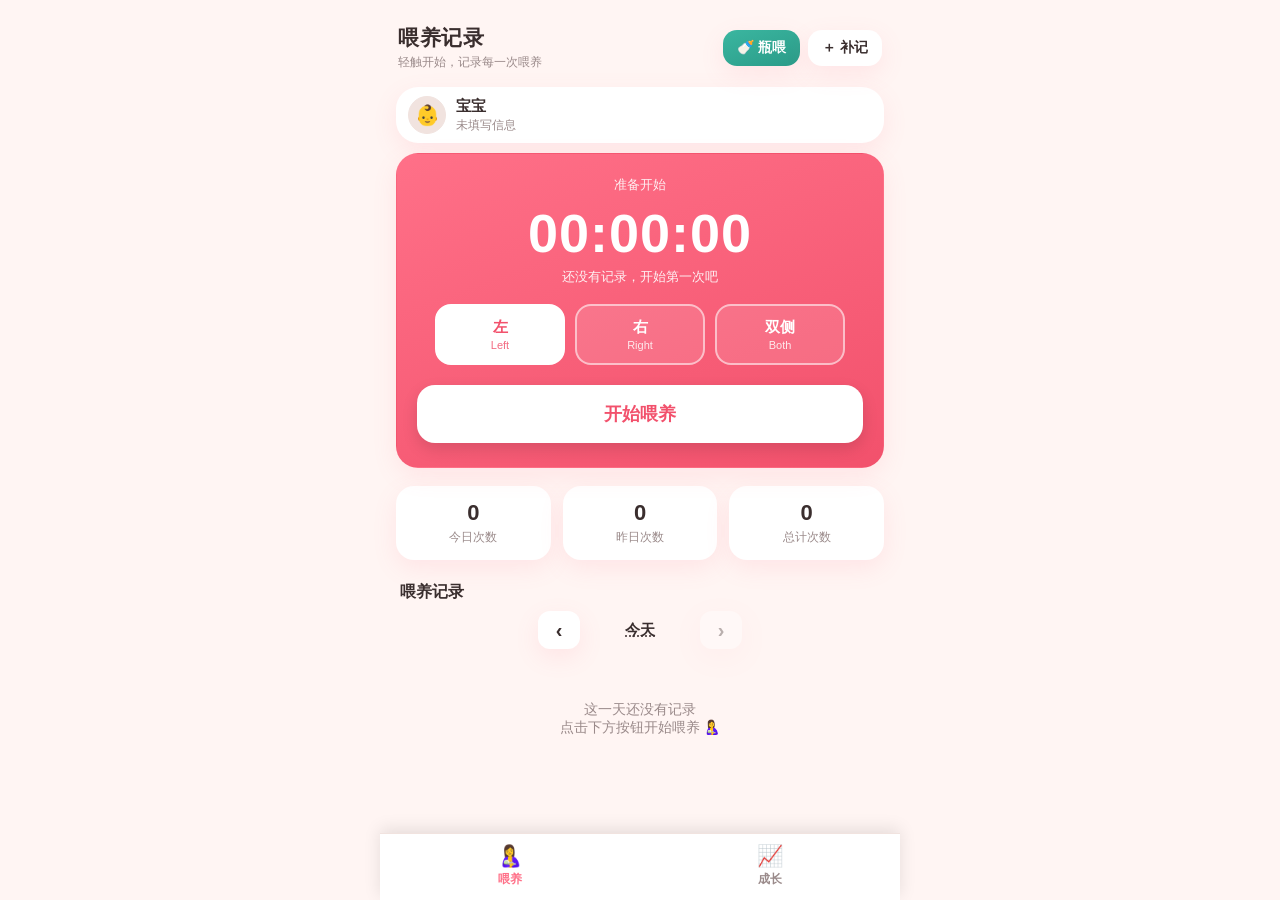
==== android/app/src/main/assets/index.html @ 016fe895 "feat: growth page, idle timer, import/export, click-outside close, 喂养 wording (apk)" ====
<!DOCTYPE html>
<html lang="zh-CN">
<head>
<meta charset="UTF-8">
<meta name="viewport" content="width=device-width, initial-scale=1.0, maximum-scale=1.0, user-scalable=no, viewport-fit=cover">
<meta name="theme-color" content="#fff5f3">
<meta name="apple-mobile-web-app-capable" content="yes">
<meta name="apple-mobile-web-app-status-bar-style" content="default">
<meta name="apple-mobile-web-app-title" content="喂养记录">
<title>喂养记录</title>
<link rel="manifest" href="manifest.webmanifest">
<link rel="apple-touch-icon" href="icon-192.png">
<script>
/* 仅明亮模式：确保安卓原生状态栏/导航栏为浅色背景 + 深色图标 */
(function(){
  try{
    var ab = window.AndroidBridge;
    if(ab && typeof ab.setBarColors === 'function') ab.setBarColors('#fff5f3','#fff5f3', true);
  }catch(e){}
})();
</script>
<style>
  :root{
    --bg:#fff5f3; --card:#ffffff; --ink:#3a2e2e; --sub:#9a8a8a;
    --accent:#ff7088; --accent-d:#f2516c; --line:#f1e3df;
    --L:#5b8def; --R:#ff7eb3; --B:#9b6dd6; --BT:#3bb6a0;
    --shadow:0 8px 24px rgba(255,112,136,.12);
    --radius:22px;
    --accent-soft:rgba(255,112,136,.08);
    --timer-grad:linear-gradient(160deg,var(--accent),var(--accent-d));
    --timer-ink:#fff; --timer-border:transparent;
  }
  *{box-sizing:border-box;-webkit-tap-highlight-color:transparent;}
  html,body{margin:0;padding:0;}
  body{
    font-family:-apple-system,BlinkMacSystemFont,"PingFang SC","Microsoft YaHei",sans-serif;
    background:var(--bg); color:var(--ink);
    padding:env(safe-area-inset-top) env(safe-area-inset-right) env(safe-area-inset-bottom) env(safe-area-inset-left);
    -webkit-font-smoothing:antialiased;
  }
  .wrap{max-width:520px;margin:0 auto;padding:18px 16px 88px;}
  header{display:flex;align-items:center;justify-content:space-between;margin:6px 2px 16px;}
  header h1{font-size:21px;margin:0;font-weight:700;letter-spacing:.5px;}
  header .sub{font-size:12px;color:var(--sub);margin-top:2px;}
  .topbtns{display:flex;gap:8px;}
  .iconbtn{
    border:none;background:var(--card);color:var(--ink);
    border-radius:14px;padding:9px 14px;font-size:14px;font-weight:600;
    box-shadow:var(--shadow);cursor:pointer;white-space:nowrap;
  }
  .iconbtn.bottle{background:linear-gradient(160deg,var(--BT),#2a9b88);color:#fff;}
  /* timer card */
  .timer{
    background:var(--timer-grad);
    border-radius:var(--radius);padding:22px 20px 24px;color:var(--timer-ink);
    border:1px solid var(--timer-border);
    box-shadow:var(--shadow);text-align:center;position:relative;overflow:hidden;
  }
  .timer .label{font-size:13px;opacity:.9;}
  .clock{font-size:54px;font-weight:800;letter-spacing:1px;margin:8px 0 4px;font-variant-numeric:tabular-nums;}
  .last{font-size:13px;opacity:.92;min-height:18px;}
  .sides{display:flex;gap:10px;justify-content:center;margin:18px 0 20px;}
  .side{
    flex:1;max-width:130px;border:2px solid rgba(255,255,255,.55);
    background:rgba(255,255,255,.12);color:#fff;border-radius:16px;
    padding:12px 0;font-size:15px;font-weight:700;cursor:pointer;
    transition:.15s;user-select:none;
  }
  .side small{display:block;font-size:11px;font-weight:500;opacity:.85;margin-top:2px;}
  .side.on{background:#fff;color:var(--accent-d);border-color:#fff;}
  .timerbtns{margin-top:4px;}
  .mainbtn{
    width:100%;border:none;border-radius:18px;padding:17px 0;font-size:18px;
    font-weight:800;cursor:pointer;background:#fff;color:var(--accent-d);
    box-shadow:0 6px 16px rgba(0,0,0,.12);transition:.12s;
  }
  .mainbtn:active{transform:scale(.98);}
  .mainbtn.stop{background:rgba(0,0,0,.18);color:#fff;}
  .btnrow{display:flex;gap:12px;}
  .subbtn{
    flex:1;border:2px solid rgba(255,255,255,.7);background:rgba(255,255,255,.14);
    color:#fff;border-radius:18px;padding:18px 0;font-size:18px;font-weight:800;cursor:pointer;transition:.12s;
  }
  .subbtn:active{transform:scale(.98);}
  /* stats */
  .stats{display:flex;gap:12px;margin:18px 0;}
  .stat{flex:1;background:var(--card);border-radius:18px;padding:14px 12px;text-align:center;box-shadow:var(--shadow);}
  .stat .n{font-size:22px;font-weight:800;font-variant-numeric:tabular-nums;}
  .stat .t{font-size:12px;color:var(--sub);margin-top:3px;}
  .stat .d{font-size:12px;color:var(--accent);margin-top:4px;font-weight:600;}
  /* history */
  .hist h2{font-size:16px;margin:22px 4px 8px;display:flex;justify-content:space-between;align-items:center;}
  .hist h2 .cnt{font-size:13px;color:var(--sub);font-weight:500;}
  .daynav{display:flex;align-items:center;justify-content:center;gap:12px;margin:0 4px 12px;}
  .daynav button{border:none;background:var(--card);color:var(--ink);border-radius:12px;
    width:42px;height:38px;font-size:20px;font-weight:700;box-shadow:var(--shadow);cursor:pointer;}
  .daynav button:disabled{opacity:.35;cursor:default;}
  .daynav .dl{font-size:15px;font-weight:700;min-width:96px;text-align:center;cursor:pointer;text-decoration:underline dotted;}
  .daynav .today{font-size:13px;color:var(--accent);border:none;background:transparent;font-weight:700;cursor:pointer;padding:4px 8px;}
  .item{
    background:var(--card);border-radius:16px;padding:13px 14px;margin-bottom:10px;
    display:flex;align-items:center;gap:12px;box-shadow:var(--shadow);cursor:pointer;
  }
  .badge{
    width:40px;height:40px;border-radius:12px;flex:none;display:flex;
    align-items:center;justify-content:center;color:#fff;font-weight:800;font-size:15px;
  }
  .badge.L{background:var(--L);} .badge.R{background:var(--R);} .badge.B{background:var(--B);}
  .badge.BTL{background:var(--BT);}
  .item .info{flex:1;min-width:0;}
  .item .time{font-size:15px;font-weight:700;font-variant-numeric:tabular-nums;}
  .item .meta{font-size:12px;color:var(--sub);margin-top:2px;}
  .item .gap{font-size:12px;color:var(--accent);margin-top:3px;font-variant-numeric:tabular-nums;}
  .item .gap.first{color:var(--sub);}
  .item .dur{font-size:15px;font-weight:700;font-variant-numeric:tabular-nums;white-space:nowrap;}
  .empty{text-align:center;color:var(--sub);padding:40px 0;font-size:14px;}
  /* footer */
  .foot{display:flex;gap:12px;margin-top:26px;justify-content:center;}
  .foot button{
    border:none;background:transparent;color:var(--sub);font-size:13px;
    padding:8px 12px;cursor:pointer;text-decoration:underline;
  }
  /* modal */
  .overlay{
    position:fixed;inset:0;background:rgba(0,0,0,.45);display:none;
    align-items:center;justify-content:center;padding:20px;z-index:50;
  }
  .overlay.show{display:flex;}
  .modal{background:var(--card);border-radius:20px;padding:22px;width:100%;max-width:380px;box-shadow:var(--shadow);}
  .modal h3{margin:0 0 14px;font-size:18px;}
  .modal p{margin:0 0 16px;font-size:14px;color:var(--sub);line-height:1.5;}
  .field{margin-bottom:14px;}
  .field label{display:block;font-size:13px;color:var(--sub);margin-bottom:6px;}
  .field input,.field select,.tfield{
    width:100%;padding:12px;border:1px solid var(--line);border-radius:12px;
    font-size:17px;background:var(--bg);color:var(--ink);
    font-family:inherit;text-align:center;font-variant-numeric:tabular-nums;
  }
  .tfield{cursor:pointer;}
  .seg{display:flex;gap:8px;}
  .seg button{flex:1;padding:11px 0;border:1px solid var(--line);background:var(--bg);
    border-radius:12px;font-size:15px;font-weight:700;color:var(--ink);cursor:pointer;}
  .seg button.on{background:var(--accent);color:#fff;border-color:var(--accent);}
  .mrow{display:flex;gap:10px;}
  .mrow .field{flex:1;}
  .detail-row{display:flex;justify-content:space-between;padding:9px 2px;border-bottom:1px solid var(--line);font-size:15px;}
  .detail-row:last-child{border-bottom:none;}
  .detail-row .k{color:var(--sub);}
  .detail-row .v{font-weight:700;font-variant-numeric:tabular-nums;}
  .modal .acts{display:flex;gap:10px;margin-top:14px;}
  .modal .acts button{flex:1;padding:13px 0;border:none;border-radius:14px;font-size:16px;font-weight:700;cursor:pointer;}
  .btn-ok{background:var(--accent);color:#fff;}
  .btn-cancel{background:var(--line);color:var(--ink);}
  .btn-danger{background:#ff5a5a;color:#fff;}
  /* wheel picker */
  .wheels{display:flex;align-items:center;justify-content:center;gap:8px;margin:6px 0 4px;position:relative;}
  .wheel{height:200px;width:78px;overflow-y:auto;scroll-snap-type:y mandatory;-webkit-overflow-scrolling:touch;position:relative;}
  .wheel::-webkit-scrollbar{display:none;}
  .witem{height:40px;display:flex;align-items:center;justify-content:center;font-size:24px;font-weight:700;scroll-snap-align:center;color:var(--sub);}
  .witem.on{color:var(--accent-d);font-size:28px;font-weight:800;}
  .wpad{height:80px;}
  .wcolon{font-size:26px;font-weight:800;color:var(--ink);}
  .wsel{position:absolute;top:50%;left:8px;right:8px;height:40px;transform:translateY(-50%);
    border-top:1px solid var(--line);border-bottom:1px solid var(--line);pointer-events:none;border-radius:8px;background:var(--accent-soft);}
  /* toast */
  #toast{
    position:fixed;left:50%;bottom:40px;transform:translateX(-50%) translateY(20px);
    background:rgba(40,30,30,.92);color:#fff;padding:12px 20px;border-radius:14px;
    font-size:14px;opacity:0;pointer-events:none;transition:.25s;z-index:99;max-width:80%;text-align:center;
  }
  #toast.show{opacity:1;transform:translateX(-50%) translateY(0);}
  /* hidden native date input for day picking */
  #dayPicker{position:absolute;opacity:0;pointer-events:none;width:1px;height:1px;}
  /* 页面切换 + 底部导航 */
  .page{min-height:60vh;}
  .tabbar{position:fixed;left:0;right:0;bottom:0;max-width:520px;margin:0 auto;display:flex;
    background:var(--card);box-shadow:0 -4px 16px rgba(0,0,0,.10);border-top:1px solid var(--line);z-index:40;}
  .tabbar button{flex:1;border:none;background:transparent;color:var(--sub);padding:10px 0 12px;
    font-size:12px;font-weight:600;cursor:pointer;display:flex;flex-direction:column;align-items:center;gap:3px;}
  .tabbar button .ic{font-size:21px;}
  .tabbar button.on{color:var(--accent);}
  /* 喂养页跳转卡片 */
  .growjump{display:flex;align-items:center;justify-content:space-between;background:var(--card);
    border-radius:var(--radius);padding:16px;margin:16px 0;box-shadow:var(--shadow);}
  .gj-left{display:flex;align-items:center;gap:12px;}
  .gj-ic{font-size:26px;}
  .gj-t{font-size:16px;font-weight:700;color:var(--ink);}
  .gj-s{font-size:12px;color:var(--sub);margin-top:2px;}
  /* 成长页卡片 */
  .card{background:var(--card);border-radius:var(--radius);padding:18px 16px;margin:16px 0;box-shadow:var(--shadow);}
  .card h2{font-size:16px;margin:0 0 12px;}
  .grow-summary{font-size:14px;color:var(--accent);font-weight:700;margin-bottom:12px;min-height:18px;}
  .chartwrap{position:relative;width:100%;}
  #growthChart{width:100%;display:block;}
  .legend{display:flex;gap:18px;justify-content:center;margin-top:10px;font-size:13px;}
  .lg-w{color:var(--accent);} .lg-h{color:var(--L);}
  .btn-ok.full{width:100%;}
  /* 成长页：添加记录按钮更大更圆润 */
  #gAdd{font-size:17px;font-weight:800;padding:16px;margin-top:6px;border-radius:18px;letter-spacing:1px;}
  /* 成长记录翻页 */
  .pager{display:flex;align-items:center;justify-content:center;gap:16px;margin-top:14px;}
  .pager button{border:none;background:var(--line);color:var(--ink);border-radius:12px;
    padding:9px 18px;font-size:14px;font-weight:600;cursor:pointer;}
  .pager button:disabled{opacity:.4;cursor:default;}
  .pager .pginfo{font-size:13px;color:var(--sub);min-width:54px;text-align:center;}
  .gitem{background:var(--card);border-radius:16px;padding:13px 14px;margin-bottom:10px;
    display:flex;align-items:center;gap:12px;box-shadow:var(--shadow);}
  .gitem .info{flex:1;min-width:0;}
  .gitem .date{font-size:15px;font-weight:700;}
  .gitem .vals{font-size:13px;color:var(--sub);margin-top:2px;}
  .gitem .acts{display:flex;gap:8px;}
  .gitem .acts button{border:none;background:var(--line);color:var(--ink);border-radius:10px;
    padding:8px 12px;font-size:13px;font-weight:600;cursor:pointer;}
  .gitem .acts .del{background:#ff5a5a;color:#fff;}

  /* 宝宝信息卡（展示 + 头像） */
  .baby-head{display:flex;align-items:center;gap:14px;}
  .baby-avatar{width:62px;height:62px;border-radius:50%;flex:0 0 62px;overflow:hidden;
    background:var(--line);display:flex;align-items:center;justify-content:center;
    border:1px solid var(--line);cursor:pointer;position:relative;}
  .baby-avatar img{width:100%;height:100%;object-fit:cover;display:block;}
  .baby-avatar .ph{font-size:32px;line-height:1;}
  .baby-main{flex:1;min-width:0;}
  .baby-name{font-size:18px;font-weight:800;color:var(--ink);
    white-space:nowrap;overflow:hidden;text-overflow:ellipsis;}
  .baby-meta{font-size:13px;color:var(--sub);margin-top:3px;
    white-space:nowrap;overflow:hidden;text-overflow:ellipsis;}
  .baby-edit{margin-left:auto;}
  /* 弹窗内头像编辑 */
  .avatar-pick{display:flex;flex-direction:column;align-items:center;gap:10px;margin-bottom:14px;}
  .avatar-pick .av{width:84px;height:84px;border-radius:50%;overflow:hidden;background:var(--line);
    display:flex;align-items:center;justify-content:center;border:1px solid var(--line);}
  .avatar-pick .av img{width:100%;height:100%;object-fit:cover;display:block;}
  .avatar-pick .av .ph{font-size:42px;}
  .avatar-upload{border:1px dashed var(--line);color:var(--sub);background:transparent;
    border-radius:12px;padding:8px 14px;font-size:13px;cursor:pointer;}
  .avatar-upload:hover{color:var(--accent);border-color:var(--accent);}

  /* 喂养页：时间卡上方的宝宝信息（只读，单行展示） */
  #feedBabyCard{display:flex;align-items:center;gap:10px;padding:9px 12px;margin:10px 0;}
  #feedBabyCard .baby-head{gap:10px;padding:0;flex:1;min-width:0;}
  #feedBabyCard .baby-avatar{width:38px;height:38px;flex:0 0 38px;font-size:20px;cursor:default;}
  #feedBabyCard .baby-avatar .ph{font-size:20px;}
  #feedBabyCard .baby-name{font-size:15px;font-weight:700;}
  #feedBabyCard .baby-meta{font-size:12px;margin-top:1px;}
  /* 成长页：添加记录卡片更紧凑 */
  .card.compact{padding:12px 14px;margin:12px 0;}
  .card.compact h2{margin:0 0 8px;font-size:15px;}
  .card.compact .field{margin-bottom:10px;}

</style>
</head>
<body>
<div class="wrap">
  <div class="page" id="pageFeed">
  <header>
    <div>
      <h1>喂养记录</h1>
      <div class="sub">轻触开始，记录每一次喂养</div>
    </div>
    <div class="topbtns">
      <button class="iconbtn bottle" id="bottleBtn">🍼 瓶喂</button>
      <button class="iconbtn" id="addBtn">＋ 补记</button>
    </div>
  </header>

    <section class="card" id="feedBabyCard">
      <div class="baby-head">
        <div class="baby-avatar" id="feedBabyAvatarWrap">
          <img id="feedBabyAvatar" alt="宝宝头像" style="display:none">
          <span class="ph" id="feedBabyAvatarPh">👶</span>
        </div>
      <div class="baby-main">
        <div class="baby-name" id="feedBabyName">宝宝</div>
        <div class="baby-meta" id="feedBabyMeta">未填写信息，点击编辑</div>
      </div>
    </div>
  </section>

  <section class="timer">
    <div class="label" id="timerLabel">准备开始</div>
    <div class="clock" id="clock">00:00:00</div>
    <div class="last" id="lastLine"></div>
    <div class="sides" id="sides">
      <div class="side" data-side="L">左<small>Left</small></div>
      <div class="side" data-side="R">右<small>Right</small></div>
      <div class="side" data-side="B">双侧<small>Both</small></div>
    </div>
    <div class="timerbtns">
      <button class="mainbtn" id="mainBtn">开始喂养</button>
      <div class="btnrow" id="activeBtns" style="display:none">
        <button class="subbtn" id="pauseBtn">暂停</button>
        <button class="subbtn stop" id="endBtn">结束喂养</button>
      </div>
    </div>
  </section>

  <section class="stats">
    <div class="stat"><div class="n" id="stTodayN">0</div><div class="t">今日次数</div></div>
    <div class="stat"><div class="n" id="stYesN">0</div><div class="t">昨日次数</div></div>
    <div class="stat"><div class="n" id="stAllN">0</div><div class="t">总计次数</div></div>
  </section>

  <section class="hist">
    <h2>喂养记录 <span class="cnt" id="histCnt"></span></h2>
    <div class="daynav">
      <button id="prevDay" aria-label="前一天">‹</button>
      <span class="dl" id="dayLabel">今天</span>
      <button id="nextDay" aria-label="后一天">›</button>
      <button class="today" id="todayBtn" style="display:none">回到今天</button>
    </div>
    <div id="histList"></div>
  </section>

  </div><!-- /pageFeed -->

  <div class="page" id="pageGrow" style="display:none">
    <header>
      <div>
        <h1>宝宝成长</h1>
        <div class="sub">记录身高体重，见证每一步</div>
      </div>
    </header>

    <section class="card">
      <div class="baby-head">
        <div class="baby-avatar" id="babyAvatarWrap" title="点击编辑宝宝信息">
          <img id="babyAvatar" alt="宝宝头像" style="display:none">
          <span class="ph" id="babyAvatarPh">👶</span>
        </div>
        <div class="baby-main">
          <div class="baby-name" id="babyDispName">宝宝</div>
          <div class="baby-meta" id="babyDispMeta">未填写信息，点击右侧「编辑」</div>
        </div>
        <button class="iconbtn baby-edit" id="editBabyBtn">编辑</button>
      </div>
    </section>

    <section class="card compact">
      <h2>添加记录</h2>
      <div class="mrow">
        <div class="field" style="flex:1"><label>日期</label><input type="date" id="gDate"></div>
      </div>
      <div class="mrow">
        <div class="field"><label>体重(kg)</label><input type="number" id="gWeight" step="0.01" min="0" inputmode="decimal" placeholder="如 6.5"></div>
        <div class="field"><label>身高(cm)</label><input type="number" id="gHeight" step="0.1" min="0" inputmode="decimal" placeholder="如 62"></div>
      </div>
      <button class="btn-ok full" id="gAdd">添加记录</button>
    </section>

    <section class="card">
      <h2>成长曲线</h2>
      <div class="chartwrap"><canvas id="growthChart"></canvas></div>
      <div class="legend"><span class="lg lg-w">● 体重(kg)</span><span class="lg lg-h">● 身高(cm)</span></div>
    </section>

    <section class="hist">
      <h2>记录列表 <span class="cnt" id="growCnt"></span></h2>
      <div id="growList"></div>
      <div class="pager" id="growPager"></div>
    </section>

    <div class="foot">
      <button id="importBtn">导入</button>
      <button id="exportAllBtn">导出全部</button>
      <button id="clearAllBtn">清空全部</button>
    </div>
  </div><!-- /pageGrow -->

</div><!-- /.wrap -->

<nav class="tabbar">
  <button id="tabFeed" class="on"><span class="ic">🤱</span>喂养</button>
  <button id="tabGrow"><span class="ic">📈</span>成长</button>
</nav>

<!-- 补记弹窗（喂养） -->
<div class="overlay" id="overlay">
  <div class="modal">
    <h3>补记一次喂养</h3>
    <div class="field">
      <label>日期</label>
      <input type="date" id="mDate">
    </div>
    <div class="mrow">
      <div class="field">
        <label>开始时间</label>
        <div class="tfield" id="mStartD">09:00</div>
      </div>
      <div class="field">
        <label>结束时间</label>
        <div class="tfield" id="mEndD">09:15</div>
      </div>
    </div>
    <div class="field">
      <label>乳房</label>
      <div class="seg" id="mSeg">
        <button data-side="L">左</button>
        <button data-side="R">右</button>
        <button data-side="B">双侧</button>
      </div>
    </div>
    <div class="acts">
      <button class="btn-cancel" id="mCancel">取消</button>
      <button class="btn-ok" id="mSave">保存</button>
    </div>
  </div>
</div>

<!-- 瓶喂弹窗 -->
<div class="overlay" id="bottleOverlay">
  <div class="modal">
    <h3>记录瓶喂</h3>
    <div class="field">
      <label>日期</label>
      <input type="date" id="bDate">
    </div>
    <div class="field">
      <label>喂养时间</label>
      <div class="tfield" id="bTimeD">09:00</div>
    </div>
    <div class="field">
      <label>容量（毫升）</label>
      <input type="number" id="bVol" min="1" max="500" value="120" inputmode="numeric">
    </div>
    <div class="acts">
      <button class="btn-cancel" id="bCancel">取消</button>
      <button class="btn-ok" id="bSave">保存</button>
    </div>
  </div>
</div>

<!-- 详情弹窗 -->
<div class="overlay" id="detailOverlay">
  <div class="modal">
    <h3>喂养详情</h3>
    <div id="detailBody"></div>
    <div class="acts" id="detailActs">
      <button class="btn-cancel" id="dClose">关闭</button>
      <button class="btn-ok" id="dEdit">修改</button>
      <button class="btn-danger" id="dDelete">删除</button>
    </div>
  </div>
</div>

<!-- 修改弹窗 -->
<div class="overlay" id="editOverlay">
  <div class="modal">
    <h3>修改记录</h3>
    <div class="field">
      <label>日期</label>
      <input type="date" id="eDate">
    </div>
    <div class="mrow" id="eTimeRow">
      <div class="field" id="eStartField">
        <label>开始时间</label>
        <div class="tfield" id="eStartD">09:00</div>
      </div>
      <div class="field" id="eEndField">
        <label>结束时间</label>
        <div class="tfield" id="eEndD">09:15</div>
      </div>
    </div>
    <div class="field" id="eVolField" style="display:none">
      <label>容量（毫升）</label>
      <input type="number" id="eVol" min="1" max="500" value="120" inputmode="numeric">
    </div>
    <div class="field" id="eSideField">
      <label>乳房</label>
      <div class="seg" id="eSeg">
        <button data-side="L">左</button>
        <button data-side="R">右</button>
        <button data-side="B">双侧</button>
      </div>
    </div>
    <div class="acts">
      <button class="btn-cancel" id="eCancel">取消</button>
      <button class="btn-ok" id="eSave">保存</button>
    </div>
  </div>
</div>

<!-- 时间滚轮选择器 -->
<div class="overlay" id="pickerOverlay">
  <div class="modal">
    <h3>选择时间</h3>
    <div class="wheels">
      <div class="wsel"></div>
      <div class="wheel" id="wheelH"><div class="wpad"></div></div>
      <div class="wcolon">:</div>
      <div class="wheel" id="wheelM"><div class="wpad"></div></div>
    </div>
    <div class="acts">
      <button class="btn-cancel" id="pCancel">取消</button>
      <button class="btn-ok" id="pOk">确定</button>
    </div>
  </div>
</div>

<!-- 确认弹窗 -->
<div class="overlay" id="confirmOverlay">
  <div class="modal">
    <h3 id="cfTitle">确认</h3>
    <p id="cfMsg"></p>
    <div class="acts">
      <button class="btn-cancel" id="cfCancel">取消</button>
      <button class="btn-ok" id="cfOk">确定</button>
    </div>
  </div>
</div>

<!-- 成长记录修改弹窗 -->
<div class="overlay" id="growEditOverlay">
  <div class="modal">
    <h3>修改成长记录</h3>
    <div class="field">
      <label>日期</label>
      <input type="date" id="geDate">
    </div>
    <div class="mrow">
      <div class="field"><label>体重(kg)</label><input type="number" id="geWeight" step="0.01" min="0" inputmode="decimal"></div>
      <div class="field"><label>身高(cm)</label><input type="number" id="geHeight" step="0.1" min="0" inputmode="decimal"></div>
    </div>
    <div class="acts">
      <button class="btn-cancel" id="geCancel">取消</button>
      <button class="btn-ok" id="geSave">保存</button>
    </div>
  </div>
</div>

<!-- 宝宝信息编辑弹窗 -->
<div class="overlay" id="babyEditOverlay">
  <div class="modal">
    <h3>宝宝信息</h3>
    <div class="avatar-pick">
      <div class="av" id="babyAvEditWrap">
        <img id="babyAvEdit" alt="" style="display:none">
        <span class="ph" id="babyAvEditPh">👶</span>
      </div>
      <label class="avatar-upload">上传头像
        <input type="file" id="babyAvatarInput" accept="image/*" hidden>
      </label>
    </div>
    <div class="field"><label>姓名</label><input type="text" id="babyName" placeholder="宝宝的名字" maxlength="20"></div>
    <div class="field"><label>性别</label>
      <div class="seg" id="babySex">
        <button data-sex="M">男</button>
        <button data-sex="F">女</button>
      </div>
    </div>
    <div class="field"><label>出生日期</label><input type="date" id="babyBirth"></div>
    <div class="acts">
      <button class="btn-cancel" id="babyCancel">清除</button>
      <button class="btn-ok" id="babySave">保存</button>
    </div>
  </div>
</div>

<input type="date" id="dayPicker">

<div id="toast"></div>

<script>
const KEY = 'bf_sessions_v1';
const SIDE_NAME = {L:'左', R:'右', B:'双侧'};
let sessions = load();
// 根据上一次喂养的侧别，默认取相反侧（上次左→默认右，上次右→默认左，双侧/无→左）
function computeDefaultSide(){
  const done = sessions.filter(s=>s.type==='nurse' && s.end!==null).sort((a,b)=>a.end-b.end);
  if(!done.length) return 'L';
  const last = done[done.length-1].side;
  if(last==='L') return 'R';
  if(last==='R') return 'L';
  return 'L';
}
let selectedSide = computeDefaultSide();
let tick = null;
let viewDate = startOfDay(Date.now());
let editId = null;

function load(){ try{ return JSON.parse(localStorage.getItem(KEY)) || []; }catch(e){ return []; } }
function save(){ try{ localStorage.setItem(KEY, JSON.stringify(sessions)); }catch(e){ console.warn('save failed', e); } }
function getActive(){ return sessions.find(s => s.end === null) || null; }
function uid(){ return Date.now().toString(36) + Math.random().toString(36).slice(2,6); }
function buzz(ms){ try{ navigator.vibrate && navigator.vibrate(ms); }catch(e){} }

function startOfDay(ts){ const d = new Date(ts); d.setHours(0,0,0,0); return d.getTime(); }
function isSameDay(a,b){ return startOfDay(a) === startOfDay(b); }

function pad(n){ return n<10 ? '0'+n : ''+n; }
function fmtHMS(ms){
  let s = Math.max(0, Math.floor(ms/1000));
  const h = Math.floor(s/3600); s -= h*3600;
  const m = Math.floor(s/60); s -= m*60;
  return pad(h)+':'+pad(m)+':'+pad(s);
}
// 时长显示为「时分」 H:MM
function fmtHM(ms){
  const m = Math.max(0, Math.round(ms/60000));
  return Math.floor(m/60) + ':' + pad(m%60);
}
// 时长显示为「分秒」带单位，如 10分15秒；超过1小时则加「时」
function fmtMinSec(ms){
  let s = Math.max(0, Math.round(ms/1000));
  const h = Math.floor(s/3600); s -= h*3600;
  const m = Math.floor(s/60); s -= m*60;
  if(h>0) return h+'时'+m+'分'+s+'秒';
  return m+'分'+s+'秒';
}
/* 间隔显示：距上一次喂养的时长（天/小时/分钟，不带秒） */
function fmtGap(ms){
  if(ms < 60000) return '不到1分钟';
  const totalMin = Math.round(ms/60000);
  const days = Math.floor(totalMin/1440);
  const hours = Math.floor((totalMin%1440)/60);
  const mins = totalMin%60;
  if(days>0) return days+'天'+(hours>0?hours+'小时':'')+(mins>0&&hours===0?mins+'分钟':'');
  if(hours>0) return hours+'小时'+(mins>0?mins+'分钟':'');
  return mins+'分钟';
}
function fmtClock(ts){
  const d = new Date(ts);
  return pad(d.getHours())+':'+pad(d.getMinutes());
}
function fmtDate(ts){
  const d = new Date(ts);
  return d.getFullYear()+'-'+pad(d.getMonth()+1)+'-'+pad(d.getDate());
}
function fmtDateCn(ts){
  const d = new Date(ts);
  const wk = ['日','一','二','三','四','五','六'][d.getDay()];
  return (d.getMonth()+1)+'月'+d.getDate()+'日 周'+wk;
}
function fmtRelative(ts){
  const diff = Date.now() - ts;
  if(diff < 60000) return '刚刚';
  if(diff < 3600000) return Math.floor(diff/60000)+'分钟前';
  if(diff < 86400000) return Math.floor(diff/3600000)+'小时前';
  return Math.floor(diff/86400000)+'天前';
}
function netDuration(s){
  const end = s.end != null ? s.end : Date.now();
  let paused = s.pausedTotal || 0;
  if(s.end == null && s.pausedAt) paused += Date.now() - s.pausedAt;
  return Math.max(0, end - s.start - paused);
}
function liveElapsed(s){
  let paused = s.pausedTotal || 0;
  if(s.pausedAt) paused += Date.now() - s.pausedAt;
  return Math.max(0, Date.now() - s.start - paused);
}

/* ---------- 轻提示 / 确认弹窗 ---------- */
let toastTimer = null;
function toast(msg){
  const t = document.getElementById('toast');
  t.textContent = msg; t.classList.add('show');
  clearTimeout(toastTimer);
  toastTimer = setTimeout(()=>t.classList.remove('show'), 2200);
}
function confirmDialog(msg, onOk, title){
  document.getElementById('cfMsg').textContent = msg;
  document.getElementById('cfTitle').textContent = title || '确认';
  const ov = document.getElementById('confirmOverlay');
  ov.classList.add('show');
  const ok = document.getElementById('cfOk');
  const cancel = document.getElementById('cfCancel');
  ok.onclick = ()=>{ ov.classList.remove('show'); onOk(); };
  cancel.onclick = ()=>{ ov.classList.remove('show'); };
}

/* ---------- 滚轮时间选择器 ---------- */
let pickerApply = null;
function buildWheel(wheel, max){
  let html = '';
  for(let i=0;i<=max;i++) html += '<div class="witem" data-v="'+i+'">'+pad(i)+'</div>';
  wheel.innerHTML = '<div class="wpad"></div>'+html+'<div class="wpad"></div>';
  wheel.onscroll = ()=> markWheel(wheel, max);
}
function markWheel(wheel, max){
  const idx = Math.min(max, Math.max(0, Math.round(wheel.scrollTop/40)));
  wheel.querySelectorAll('.witem').forEach(el=>{
    el.classList.toggle('on', parseInt(el.dataset.v,10)===idx);
  });
}
function wheelVal(wheel, max){ return Math.min(max, Math.max(0, Math.round(wheel.scrollTop/40))); }
function setWheel(wheel, val){ wheel.scrollTop = val*40; }
function openPicker(initH, initM, apply){
  pickerApply = apply;
  const wh = document.getElementById('wheelH'), wm = document.getElementById('wheelM');
  document.getElementById('pickerOverlay').classList.add('show');
  // 弹窗显示后（有布局）再定位滚轮，保证高亮与选中带精确对齐
  requestAnimationFrame(()=>{
    setWheel(wh, initH); setWheel(wm, initM);
    markWheel(wh, 23); markWheel(wm, 59);
  });
}
buildWheel(document.getElementById('wheelH'), 23);
buildWheel(document.getElementById('wheelM'), 59);
document.getElementById('pCancel').addEventListener('click', ()=>document.getElementById('pickerOverlay').classList.remove('show'));
document.getElementById('pOk').addEventListener('click', ()=>{
  const h = wheelVal(document.getElementById('wheelH'),23);
  const m = wheelVal(document.getElementById('wheelM'),59);
  document.getElementById('pickerOverlay').classList.remove('show');
  if(pickerApply) pickerApply(h, m);
});

/* ---------- 渲染 ---------- */
function render(){
  renderTimer();
  renderStats();
  renderHistory();
}
/* 每秒刷新计时卡片：喂养中显示本次时长；空闲且有记录时显示距上次喂养的时长 */
function tickUpdate(){
  const clock = document.getElementById('clock');
  const active = getActive();
  if(active){
    clock.textContent = fmtHMS(liveElapsed(active));
  } else {
    const done = sessions.filter(s=>s.end!==null);
    if(done.length){
      const lastS = done[done.length-1];
      clock.textContent = fmtHMS(Date.now() - lastS.end);
    }
  }
}
function renderTimer(){
  const active = getActive();
  const label = document.getElementById('timerLabel');
  const clock = document.getElementById('clock');
  const last = document.getElementById('lastLine');
  const mainBtn = document.getElementById('mainBtn');
  const activeBtns = document.getElementById('activeBtns');
  const pauseBtn = document.getElementById('pauseBtn');
  const sides = document.getElementById('sides').children;
  const done = sessions.filter(s=>s.end!==null);

  if(!active){
    label.textContent = '准备开始';
    clock.textContent = '00:00:00';
    mainBtn.style.display = '';
    activeBtns.style.display = 'none';
    for(const el of sides){
      el.classList.toggle('on', el.dataset.side === selectedSide);
      el.style.pointerEvents = ''; el.style.opacity = '';
    }
    if(done.length){
      const lastS = done[done.length-1];
      label.textContent = '距上次喂养';
      clock.textContent = fmtHMS(Date.now() - lastS.end);
      last.textContent = '上次结束：' + fmtClock(lastS.end) + ' · 时长 ' + fmtMinSec(netDuration(lastS));
    } else {
      last.textContent = '还没有记录，开始第一次吧';
    }
  } else {
    mainBtn.style.display = 'none';
    activeBtns.style.display = 'flex';
    for(const el of sides){ el.classList.remove('on'); el.style.pointerEvents='none'; el.style.opacity='.5'; }

    if(active.pausedAt){
      label.textContent = '已暂停 · ' + SIDE_NAME[active.side];
      clock.textContent = fmtHMS(liveElapsed(active));
      pauseBtn.textContent = '继续';
      last.textContent = '暂停于 ' + fmtClock(active.pausedAt);
    } else {
      label.textContent = '喂养中 · ' + SIDE_NAME[active.side];
      clock.textContent = fmtHMS(liveElapsed(active));
      pauseBtn.textContent = '暂停';
      last.textContent = '开始于 ' + fmtClock(active.start);
    }
  }

  // 喂养中 或 空闲但已有记录（需实时显示距上次喂养）时保持每秒刷新
  const needTick = !!active || done.length > 0;
  if(needTick){ if(!tick) tick = setInterval(tickUpdate, 1000); }
  else { if(tick){ clearInterval(tick); tick = null; } }
}
function renderStats(){
  const done = sessions.filter(s=>s.end!==null);
  const today = done.filter(s=>isSameDay(s.end,Date.now()));
  const yes = done.filter(s=>isSameDay(s.end,Date.now()-86400000));
  document.getElementById('stTodayN').textContent = today.length;
  document.getElementById('stYesN').textContent = yes.length;
  document.getElementById('stAllN').textContent = done.length;
}
function renderHistory(){
  const list = document.getElementById('histList');
  const today0 = startOfDay(Date.now());
  let dl;
  if(viewDate === today0) dl = '今天';
  else if(viewDate === today0 - 86400000) dl = '昨天';
  else dl = fmtDateCn(viewDate);
  document.getElementById('dayLabel').textContent = dl;
  document.getElementById('prevDay').disabled = false;
  document.getElementById('nextDay').disabled = (viewDate >= today0);
  document.getElementById('todayBtn').style.display = (viewDate === today0) ? 'none' : '';

  const daySessions = sessions
    .filter(s => isSameDay(s.start, viewDate))
    .sort((a,b)=> b.start - a.start);

  /* 计算每条记录距上一次喂养的间隔：基于全部记录按开始时间升序，跨天也计入 */
  const gapMap = {};
  const allSorted = sessions.filter(s=> s.start != null).sort((a,b)=> a.start - b.start);
  for(let i=1;i<allSorted.length;i++){
    const prev = allSorted[i-1];
    const pEnd = (prev.end != null) ? prev.end : prev.start;
    gapMap[allSorted[i].id] = allSorted[i].start - pEnd;
  }

  document.getElementById('histCnt').textContent = daySessions.length ? ('共 '+daySessions.length+' 次') : '';
  if(!daySessions.length){
    list.innerHTML = '<div class="empty">这一天还没有记录<br>点击下方按钮开始喂养 🤱</div>';
    return;
  }
  let html = '';
  for(const s of daySessions){
    const isBottle = s.type === 'bottle';
    const active = s.end === null;
    let badge, timeStr, meta, durStr;
    if(isBottle){
      badge = '<div class="badge BTL">瓶</div>';
      timeStr = fmtClock(s.start);
      meta = '瓶喂 · ' + s.volume + 'ml';
      durStr = s.volume + 'ml';
    } else {
      badge = '<div class="badge '+s.side+'">'+s.side+'</div>';
      const sameDay = isSameDay(s.start, s.end == null ? Date.now() : s.end);
      timeStr = sameDay ? (fmtClock(s.start)+' – '+(active ? '进行中' : fmtClock(s.end)))
                         : (fmtClock(s.start)+' 起');
      const paused = (s.pausedTotal||0) + (s.pausedAt ? (Date.now()-s.pausedAt) : 0);
      meta = SIDE_NAME[s.side] + (paused>60000 ? ' · 含暂停'+fmtMinSec(paused) : '');
      durStr = active ? fmtMinSec(liveElapsed(s)) : fmtMinSec(netDuration(s));
    }
    let gapHtml;
    if(Object.prototype.hasOwnProperty.call(gapMap, s.id)){
      gapHtml = '<div class="gap">距上次 '+fmtGap(gapMap[s.id])+'</div>';
    } else {
      gapHtml = '<div class="gap first">首次记录</div>';
    }
    html += '<div class="item" data-id="'+s.id+'">'
      + badge
      + '<div class="info"><div class="time">'+timeStr+'</div>'
      + '<div class="meta">'+meta+'</div>'+gapHtml+'</div>'
      + '<div class="dur">'+durStr+'</div>'
      + '</div>';
  }
  list.innerHTML = html;
}

/* ---------- 计时交互 ---------- */
document.getElementById('sides').addEventListener('click', e=>{
  const el = e.target.closest('.side'); if(!el || getActive()) return;
  selectedSide = el.dataset.side; buzz(15); renderTimer();
});
document.getElementById('mainBtn').addEventListener('click', ()=>{
  if(getActive()) return;
  sessions.push({id:uid(), type:'nurse', start:Date.now(), end:null, side:selectedSide, pausedTotal:0, pausedAt:null});
  buzz(30); save(); render();
});
document.getElementById('pauseBtn').addEventListener('click', ()=>{
  const active = getActive(); if(!active) return;
  if(active.pausedAt){
    active.pausedTotal = (active.pausedTotal||0) + (Date.now() - active.pausedAt);
    active.pausedAt = null; buzz(20);
  } else {
    active.pausedAt = Date.now(); buzz(20);
  }
  save(); render();
});
document.getElementById('endBtn').addEventListener('click', ()=>{
  const active = getActive(); if(!active) return;
  if(active.pausedAt){
    active.pausedTotal = (active.pausedTotal||0) + (Date.now() - active.pausedAt);
    active.pausedAt = null;
  }
  active.end = Date.now();
  selectedSide = computeDefaultSide();
  buzz([20,40,20]); save(); render();
});

/* ---------- 时间字段绑定（点击唤起滚轮） ---------- */
// 每个时间字段维护一个 "HH:MM" 值，显示在 .tfield 上
const timeFields = {};
function bindTimeField(id, initH, initM){
  const el = document.getElementById(id);
  timeFields[id] = {h:initH, m:initM};
  el.textContent = pad(initH)+':'+pad(initM);
  el.addEventListener('click', ()=>{
    openPicker(timeFields[id].h, timeFields[id].m, (h,m)=>{
      timeFields[id].h = h; timeFields[id].m = m;
      el.textContent = pad(h)+':'+pad(m);
    });
  });
}
bindTimeField('mStartD', 9, 0);
bindTimeField('mEndD', 9, 15);
bindTimeField('bTimeD', 9, 0);
bindTimeField('eStartD', 9, 0);
bindTimeField('eEndD', 9, 15);

/* ---------- 补记（喂养） ---------- */
let mSide = 'L';
const overlay = document.getElementById('overlay');
function openModal(){
  const now = new Date();
  document.getElementById('mDate').value = fmtDate(now.getTime());
  timeFields['mStartD'].h = now.getHours(); timeFields['mStartD'].m = now.getMinutes();
  document.getElementById('mStartD').textContent = pad(now.getHours())+':'+pad(now.getMinutes());
  const end = new Date(now.getTime()+15*60000);
  timeFields['mEndD'].h = end.getHours(); timeFields['mEndD'].m = end.getMinutes();
  document.getElementById('mEndD').textContent = pad(end.getHours())+':'+pad(end.getMinutes());
  mSide = 'L';
  document.querySelectorAll('#mSeg button').forEach(b=>b.classList.toggle('on', b.dataset.side==='L'));
  overlay.classList.add('show');
}
function closeModal(){ overlay.classList.remove('show'); }
document.getElementById('addBtn').addEventListener('click', openModal);
document.getElementById('mCancel').addEventListener('click', closeModal);
overlay.addEventListener('click', e=>{ if(e.target===overlay) closeModal(); });
document.querySelectorAll('#mSeg button').forEach(b=>{
  b.onclick = ()=>{ mSide=b.dataset.side; document.querySelectorAll('#mSeg button').forEach(x=>x.classList.toggle('on', x===b)); };
});
document.getElementById('mSave').addEventListener('click', ()=>{
  const date = document.getElementById('mDate').value;
  const sh = timeFields['mStartD'].h, sm = timeFields['mStartD'].m;
  const eh = timeFields['mEndD'].h, em = timeFields['mEndD'].m;
  if(!date){ toast('请选择日期'); return; }
  const start = new Date(date+'T'+pad(sh)+':'+pad(sm)+':00').getTime();
  const end = new Date(date+'T'+pad(eh)+':'+pad(em)+':00').getTime();
  if(isNaN(start)||isNaN(end)){ toast('时间格式有误'); return; }
  if(end <= start){ toast('结束时间需晚于开始时间'); return; }
  if(end > Date.now()+60000){ toast('结束时间不能晚于现在'); return; }
  sessions.push({id:uid(), type:'nurse', start, end, side:mSide, pausedTotal:0, pausedAt:null});
  save(); render(); closeModal();
});

/* ---------- 瓶喂 ---------- */
const bottleOverlay = document.getElementById('bottleOverlay');
function openBottle(){
  const now = new Date();
  document.getElementById('bDate').value = fmtDate(now.getTime());
  timeFields['bTimeD'].h = now.getHours(); timeFields['bTimeD'].m = now.getMinutes();
  document.getElementById('bTimeD').textContent = pad(now.getHours())+':'+pad(now.getMinutes());
  document.getElementById('bVol').value = 120;
  bottleOverlay.classList.add('show');
}
function closeBottle(){ bottleOverlay.classList.remove('show'); }
document.getElementById('bottleBtn').addEventListener('click', openBottle);
document.getElementById('bCancel').addEventListener('click', closeBottle);
bottleOverlay.addEventListener('click', e=>{ if(e.target===bottleOverlay) closeBottle(); });
document.getElementById('bSave').addEventListener('click', ()=>{
  const date = document.getElementById('bDate').value;
  const h = timeFields['bTimeD'].h, m = timeFields['bTimeD'].m;
  const vol = parseInt(document.getElementById('bVol').value,10);
  if(!date){ toast('请选择日期'); return; }
  if(!vol || vol<1){ toast('请填写容量'); return; }
  const start = new Date(date+'T'+pad(h)+':'+pad(m)+':00').getTime();
  if(isNaN(start)){ toast('时间格式有误'); return; }
  if(start > Date.now()+60000){ toast('喂养时间不能晚于现在'); return; }
  sessions.push({id:uid(), type:'bottle', start, end:start, volume:vol, pausedTotal:0, pausedAt:null});
  save(); render(); closeBottle();
});

/* ---------- 详情 / 修改 / 删除 ---------- */
const detailOverlay = document.getElementById('detailOverlay');
const editOverlay = document.getElementById('editOverlay');
function openDetail(id){
  const s = sessions.find(x=>x.id===id); if(!s) return;
  const isBottle = s.type === 'bottle';
  const active = s.end === null;
  const paused = (s.pausedTotal||0) + (s.pausedAt ? (Date.now()-s.pausedAt) : 0);
  let rows = '';
  rows += '<div class="detail-row"><span class="k">日期</span><span class="v">'+fmtDateCn(s.start)+'</span></div>';
  if(isBottle){
    rows += '<div class="detail-row"><span class="k">时间</span><span class="v">'+fmtClock(s.start)+'</span></div>';
    rows += '<div class="detail-row"><span class="k">容量</span><span class="v">'+s.volume+' ml</span></div>';
    rows += '<div class="detail-row"><span class="k">类型</span><span class="v">瓶喂</span></div>';
  } else if(active){
    rows += '<div class="detail-row"><span class="k">开始</span><span class="v">'+fmtClock(s.start)+'</span></div>';
    rows += '<div class="detail-row"><span class="k">状态</span><span class="v">进行中</span></div>';
    rows += '<div class="detail-row"><span class="k">已用</span><span class="v">'+fmtHMS(liveElapsed(s))+'</span></div>';
  } else {
    rows += '<div class="detail-row"><span class="k">开始</span><span class="v">'+fmtClock(s.start)+'</span></div>';
    rows += '<div class="detail-row"><span class="k">结束</span><span class="v">'+fmtClock(s.end)+'</span></div>';
    rows += '<div class="detail-row"><span class="k">时长</span><span class="v">'+fmtMinSec(netDuration(s))+'</span></div>';
    if(paused>60000) rows += '<div class="detail-row"><span class="k">暂停</span><span class="v">'+fmtMinSec(paused)+'</span></div>';
    rows += '<div class="detail-row"><span class="k">乳房</span><span class="v">'+SIDE_NAME[s.side]+'</span></div>';
  }
  document.getElementById('detailBody').innerHTML = rows;
  // 按钮显隐：进行中不可修改，但可删除
  document.getElementById('dEdit').style.display = active ? 'none' : '';
  detailOverlay.classList.add('show');
  document.getElementById('dEdit').onclick = ()=>{ detailOverlay.classList.remove('show'); openEdit(id); };
  document.getElementById('dDelete').onclick = ()=>{
    detailOverlay.classList.remove('show');
    confirmDialog('删除这条记录？删除后不可恢复。', ()=>{
      sessions = sessions.filter(x=>x.id!==id);
      save(); render(); toast('已删除');
    }, '删除记录');
  };
}
document.getElementById('dClose').addEventListener('click', ()=>detailOverlay.classList.remove('show'));
detailOverlay.addEventListener('click', e=>{ if(e.target===detailOverlay) detailOverlay.classList.remove('show'); });

function openEdit(id){
  const s = sessions.find(x=>x.id===id); if(!s) return;
  editId = id;
  const isBottle = s.type === 'bottle';
  document.getElementById('eDate').value = fmtDate(s.start);
  // 自动带出原开始时间
  const sd = new Date(s.start);
  timeFields['eStartD'].h = sd.getHours();
  timeFields['eStartD'].m = sd.getMinutes();
  document.getElementById('eStartD').textContent = pad(sd.getHours())+':'+pad(sd.getMinutes());
  // 自动带出原结束时间（无结束则沿用开始）
  const ed = new Date(s.end != null ? s.end : s.start);
  timeFields['eEndD'].h = ed.getHours();
  timeFields['eEndD'].m = ed.getMinutes();
  document.getElementById('eEndD').textContent = pad(ed.getHours())+':'+pad(ed.getMinutes());
  // 切换字段显示：瓶喂无结束时间/乳房，有容量
  document.getElementById('eEndField').style.display = isBottle ? 'none' : '';
  document.getElementById('eVolField').style.display = isBottle ? '' : 'none';
  document.getElementById('eSideField').style.display = isBottle ? 'none' : '';
  if(isBottle){
    document.getElementById('eVol').value = s.volume;
  } else {
    document.querySelectorAll('#eSeg button').forEach(b=>b.classList.toggle('on', b.dataset.side===s.side));
  }
  editOverlay.classList.add('show');
}
document.getElementById('eCancel').addEventListener('click', ()=>editOverlay.classList.remove('show'));
editOverlay.addEventListener('click', e=>{ if(e.target===editOverlay) editOverlay.classList.remove('show'); });
document.querySelectorAll('#eSeg button').forEach(b=>{
  b.onclick = ()=>{ document.querySelectorAll('#eSeg button').forEach(x=>x.classList.toggle('on', x===b)); };
});
document.getElementById('eSave').addEventListener('click', ()=>{
  const s = sessions.find(x=>x.id===editId); if(!s) return;
  const date = document.getElementById('eDate').value;
  const h = timeFields['eStartD'].h, m = timeFields['eStartD'].m;
  if(!date){ toast('请选择日期'); return; }
  const start = new Date(date+'T'+pad(h)+':'+pad(m)+':00').getTime();
  if(isNaN(start)){ toast('时间格式有误'); return; }
  if(s.type === 'bottle'){
    const vol = parseInt(document.getElementById('eVol').value,10);
    if(!vol||vol<1){ toast('请填写容量'); return; }
    if(start > Date.now()+60000){ toast('时间不能晚于现在'); return; }
    s.start = start; s.end = start; s.volume = vol;
  } else {
    const eh = timeFields['eEndD'].h, em = timeFields['eEndD'].m;
    const end = new Date(date+'T'+pad(eh)+':'+pad(em)+':00').getTime();
    if(isNaN(end)){ toast('时间格式有误'); return; }
    if(end <= start){ toast('结束时间需晚于开始时间'); return; }
    if(end > Date.now()+60000){ toast('结束时间不能晚于现在'); return; }
    let side = document.querySelector('#eSeg button.on');
    s.start = start; s.end = end; s.side = side ? side.dataset.side : s.side;
    s.pausedTotal = 0; s.pausedAt = null;
  }
  save(); render(); editOverlay.classList.remove('show');
});

/* 历史列表点击：打开详情 */
document.getElementById('histList').addEventListener('click', e=>{
  const item = e.target.closest('.item');
  if(item) openDetail(item.dataset.id);
});

/* 日期导航 + 选择 + 回到今天 */
document.getElementById('prevDay').addEventListener('click', ()=>{ viewDate -= 86400000; render(); });
document.getElementById('nextDay').addEventListener('click', ()=>{
  const today0 = startOfDay(Date.now());
  if(viewDate < today0){ viewDate += 86400000; render(); }
});
document.getElementById('todayBtn').addEventListener('click', ()=>{ viewDate = startOfDay(Date.now()); render(); });
document.getElementById('dayLabel').addEventListener('click', ()=>{
  const dp = document.getElementById('dayPicker');
  dp.value = fmtDate(viewDate);
  dp.showPicker ? dp.showPicker() : dp.click();
});
document.getElementById('dayPicker').addEventListener('change', e=>{
  if(e.target.value){ viewDate = new Date(e.target.value+'T00:00').getTime(); render(); }
});

/* ---------- 确认弹窗通用按钮 ---------- */
document.getElementById('cfCancel').addEventListener('click', ()=>document.getElementById('confirmOverlay').classList.remove('show'));
document.getElementById('confirmOverlay').addEventListener('click', e=>{ if(e.target===e.currentTarget) e.currentTarget.classList.remove('show'); });

/* PWA */
if('serviceWorker' in navigator){
  window.addEventListener('load', ()=>{ navigator.serviceWorker.register('sw.js').catch(()=>{}); });
}

/* ---------- 仅明亮模式（无主题切换） ---------- */
/* 进入页面时确保安卓原生状态栏/导航栏为浅色背景 + 深色图标 */
(function(){
  try{
    const b = window.AndroidBridge;
    if(b && typeof b.setBarColors === 'function') b.setBarColors('#fff5f3','#fff5f3', true);
  }catch(e){}
})();

/* ---------- 页面切换（喂养 / 成长） ---------- */
function showPage(which){
  const feed = document.getElementById('pageFeed');
  const grow = document.getElementById('pageGrow');
  const tF = document.getElementById('tabFeed');
  const tG = document.getElementById('tabGrow');
  if(which === 'grow'){
    feed.style.display = 'none';
    grow.style.display = '';
    tF.classList.remove('on'); tG.classList.add('on');
    renderGrowth();           // 进入成长页时刷新列表与曲线
  } else {
    grow.style.display = 'none';
    feed.style.display = '';
    tG.classList.remove('on'); tF.classList.add('on');
  }
}
document.getElementById('tabFeed').addEventListener('click', ()=>showPage('feed'));
document.getElementById('tabGrow').addEventListener('click', ()=>showPage('grow'));

/* ---------- 宝宝成长记录 ---------- */
const KEY_INFO = 'bf_baby_info_v1';
const KEY_GROW = 'bf_growth_v1';
let babyInfo = loadInfo();
let growth = loadGrowth();
let growEditId = null;

function loadInfo(){ try{ return JSON.parse(localStorage.getItem(KEY_INFO)) || null; }catch(e){ return null; } }
function saveInfo(){ try{ localStorage.setItem(KEY_INFO, JSON.stringify(babyInfo)); }catch(e){} }
function loadGrowth(){ try{ return JSON.parse(localStorage.getItem(KEY_GROW)) || []; }catch(e){ return []; } }
function saveGrowth(){ try{ localStorage.setItem(KEY_GROW, JSON.stringify(growth)); }catch(e){} }

function ageText(birthTs){
  const days = Math.floor((Date.now() - birthTs) / 86400000);
  if(days < 0) return '还未出生';
  if(days < 30) return '出生 ' + days + ' 天';
  const months = Math.floor(days / 30);
  const rem = days % 30;
  return months + ' 个月' + (rem ? (' ' + rem + ' 天') : '');
}
/* 宝宝信息：展示卡渲染（头像 / 姓名 / 月龄） */
function applyBabyToCard(ids){
  const img = document.getElementById(ids.img);
  const ph = document.getElementById(ids.ph);
  const nameEl = document.getElementById(ids.name);
  const metaEl = document.getElementById(ids.meta);
  if(!img) return;
  if(babyInfo && babyInfo.avatar){
    img.src = babyInfo.avatar; img.style.display = ''; ph.style.display = 'none';
  } else {
    img.removeAttribute('src'); img.style.display = 'none'; ph.style.display = '';
  }
  nameEl.textContent = (babyInfo && babyInfo.name) ? babyInfo.name : '宝宝';
  if(babyInfo && (babyInfo.sex || babyInfo.birth)){
    let s = '';
    if(babyInfo.sex) s += (babyInfo.sex === 'M' ? '男' : '女');
    if(babyInfo.birth){
      const t = new Date(babyInfo.birth).getTime();
      if(!isNaN(t)) s += (s ? ' · ' : '') + ageText(t);
    }
    metaEl.textContent = s || '未填写出生信息';
  } else {
    metaEl.textContent = '未填写信息';
  }
}
function renderBabyInfo(){
  applyBabyToCard({img:'babyAvatar', ph:'babyAvatarPh', name:'babyDispName', meta:'babyDispMeta'});
  applyBabyToCard({img:'feedBabyAvatar', ph:'feedBabyAvatarPh', name:'feedBabyName', meta:'feedBabyMeta'});
}

/* 打开宝宝信息编辑弹窗（含头像上传） */
let babyAvatarDraft = null;
function openBabyEdit(){
  const name = document.getElementById('babyName');
  const sex = document.getElementById('babySex');
  const birth = document.getElementById('babyBirth');
  const img = document.getElementById('babyAvEdit');
  const ph = document.getElementById('babyAvEditPh');
  name.value = babyInfo ? (babyInfo.name || '') : '';
  birth.value = babyInfo ? (babyInfo.birth || '') : '';
  sex.querySelectorAll('button').forEach(b=>b.classList.toggle('on', b.dataset.sex === (babyInfo ? (babyInfo.sex || '') : '')));
  babyAvatarDraft = babyInfo ? (babyInfo.avatar || null) : null;
  if(babyAvatarDraft){ img.src = babyAvatarDraft; img.style.display=''; ph.style.display='none'; }
  else { img.removeAttribute('src'); img.style.display='none'; ph.style.display=''; }
  document.getElementById('babyEditOverlay').classList.add('show');
}
document.getElementById('editBabyBtn').addEventListener('click', openBabyEdit);
document.getElementById('babyAvatarWrap').addEventListener('click', openBabyEdit);
document.getElementById('babyAvEditWrap').addEventListener('click', ()=>document.getElementById('babyAvatarInput').click());
document.getElementById('babyAvatarInput').addEventListener('change', e=>{
  const file = e.target.files && e.target.files[0];
  if(!file) return;
  const reader = new FileReader();
  reader.onload = ev=>{
    babyAvatarDraft = ev.target.result;
    const img = document.getElementById('babyAvEdit');
    const ph = document.getElementById('babyAvEditPh');
    img.src = babyAvatarDraft; img.style.display=''; ph.style.display='none';
  };
  reader.readAsDataURL(file);
});
document.querySelectorAll('#babySex button').forEach(b=>{
  b.onclick = ()=>{ document.querySelectorAll('#babySex button').forEach(x=>x.classList.toggle('on', x===b)); };
});
document.getElementById('babySave').addEventListener('click', ()=>{
  const name = document.getElementById('babyName').value.trim();
  const birth = document.getElementById('babyBirth').value;
  const sexBtn = document.querySelector('#babySex button.on');
  const sex = sexBtn ? sexBtn.dataset.sex : '';
  if(!name && !birth && !babyAvatarDraft){ toast('请至少填写姓名或出生日期'); return; }
  babyInfo = { name: name || '', sex, birth, avatar: babyAvatarDraft };
  saveInfo(); renderBabyInfo();
  document.getElementById('babyEditOverlay').classList.remove('show');
  toast('已保存宝宝信息');
});
document.getElementById('babyCancel').addEventListener('click', ()=>{
  babyInfo = null; saveInfo(); renderBabyInfo();
  document.getElementById('babyEditOverlay').classList.remove('show');
  toast('已清除宝宝信息');
});
/* 点击弹窗外的遮罩区域关闭（仅丢弃草稿，不清空已保存信息） */
document.getElementById('babyEditOverlay').addEventListener('click', e=>{ if(e.target===e.currentTarget) e.currentTarget.classList.remove('show'); });

/* 添加成长记录 */
document.getElementById('gDate').value = fmtDate(Date.now());
document.getElementById('gAdd').addEventListener('click', ()=>{
  const date = document.getElementById('gDate').value;
  const w = parseFloat(document.getElementById('gWeight').value);
  const h = parseFloat(document.getElementById('gHeight').value);
  if(!date){ toast('请选择日期'); return; }
  if(isNaN(w) && isNaN(h)){ toast('请至少填写体重或身高'); return; }
  if(!isNaN(w) && w <= 0){ toast('体重需大于 0'); return; }
  if(!isNaN(h) && h <= 0){ toast('身高需大于 0'); return; }
  const ts = new Date(date + 'T00:00').getTime();
  growth.push({ id: uid(), date: ts, weight: isNaN(w) ? null : w, height: isNaN(h) ? null : h });
  growPage = 1; saveGrowth(); renderGrowth();
  document.getElementById('gWeight').value = '';
  document.getElementById('gHeight').value = '';
  document.getElementById('gDate').value = fmtDate(Date.now());
  toast('已添加记录');
});

/* 记录列表 + 曲线 */
function renderGrowth(){
  renderGrowList();
  drawGrowthChart();
}
let growPage = 1;
const GROW_PER_PAGE = 10;
function renderGrowList(){
  const list = document.getElementById('growList');
  const pager = document.getElementById('growPager');
  const sorted = growth.slice().sort((a,b)=>b.date - a.date);
  const total = sorted.length;
  const pages = Math.max(1, Math.ceil(total / GROW_PER_PAGE));
  if(growPage > pages) growPage = pages;
  document.getElementById('growCnt').textContent = total ? ('共 ' + total + ' 条') : '';
  if(!total){
    list.innerHTML = '<div class="empty">还没有成长记录<br>在上方添加体重 / 身高吧 📏</div>';
    pager.innerHTML = '';
    return;
  }
  const startIdx = (growPage - 1) * GROW_PER_PAGE;
  const pageItems = sorted.slice(startIdx, startIdx + GROW_PER_PAGE);
  let html = '';
  for(const r of pageItems){
    const d = new Date(r.date);
    const dateStr = (d.getMonth()+1) + '月' + d.getDate() + '日';
    const vals = [];
    if(r.weight != null) vals.push('体重 ' + r.weight + ' kg');
    if(r.height != null) vals.push('身高 ' + r.height + ' cm');
    html += '<div class="gitem" data-id="'+r.id+'">'
      + '<div class="info"><div class="date">'+dateStr+'</div>'
      + '<div class="vals">'+vals.join(' · ')+'</div></div>'
      + '<div class="acts"><button class="edit" data-id="'+r.id+'">修改</button>'
      + '<button class="del" data-id="'+r.id+'">删除</button></div></div>';
  }
  list.innerHTML = html;
  if(pages > 1){
    pager.innerHTML = '<button id="gpPrev"' + (growPage<=1 ? ' disabled' : '') + '>上一页</button>'
      + '<span class="pginfo">'+growPage+' / '+pages+'</span>'
      + '<button id="gpNext"' + (growPage>=pages ? ' disabled' : '') + '>下一页</button>';
  } else {
    pager.innerHTML = '';
  }
}
document.getElementById('growPager').addEventListener('click', e=>{
  if(e.target.id === 'gpPrev' && growPage > 1){ growPage--; renderGrowList(); }
  else if(e.target.id === 'gpNext'){ growPage++; renderGrowList(); }
});
document.getElementById('growList').addEventListener('click', e=>{
  const delBtn = e.target.closest('.del');
  const editBtn = e.target.closest('.edit');
  if(delBtn){
    const id = delBtn.dataset.id;
    confirmDialog('删除这条成长记录？', ()=>{
      growth = growth.filter(x=>x.id !== id);
      growPage = 1; saveGrowth(); renderGrowth(); toast('已删除');
    }, '删除记录');
  } else if(editBtn){
    openGrowEdit(editBtn.dataset.id);
  }
});
function openGrowEdit(id){
  const r = growth.find(x=>x.id === id); if(!r) return;
  growEditId = id;
  document.getElementById('geDate').value = fmtDate(r.date);
  document.getElementById('geWeight').value = r.weight != null ? r.weight : '';
  document.getElementById('geHeight').value = r.height != null ? r.height : '';
  document.getElementById('growEditOverlay').classList.add('show');
}
document.getElementById('geCancel').addEventListener('click', ()=>document.getElementById('growEditOverlay').classList.remove('show'));
document.getElementById('growEditOverlay').addEventListener('click', e=>{ if(e.target === e.currentTarget) e.currentTarget.classList.remove('show'); });
document.getElementById('geSave').addEventListener('click', ()=>{
  const r = growth.find(x=>x.id === growEditId); if(!r) return;
  const date = document.getElementById('geDate').value;
  if(!date){ toast('请选择日期'); return; }
  const w = parseFloat(document.getElementById('geWeight').value);
  const h = parseFloat(document.getElementById('geHeight').value);
  r.date = new Date(date + 'T00:00').getTime();
  r.weight = isNaN(w) ? null : w;
  r.height = isNaN(h) ? null : h;
  saveGrowth(); renderGrowth();
  document.getElementById('growEditOverlay').classList.remove('show');
  toast('已保存');
});

/* 导出 / 清空成长数据 */
/* 导出 / 清空 / 导入（同时操纵喂养与成长两套数据） */
function downloadJSON(obj, filename){
  const json = JSON.stringify(obj, null, 2);
  if(window.AndroidBridge && window.AndroidBridge.exportData){
    window.AndroidBridge.exportData(json);
  } else {
    try{
      const blob = new Blob([json], {type:'application/json'});
      const a = document.createElement('a');
      a.href = URL.createObjectURL(blob);
      a.download = filename;
      a.click();
      URL.revokeObjectURL(a.href);
    }catch(err){ toast('导出失败：'+err.message); }
  }
}
document.getElementById('exportAllBtn').addEventListener('click', ()=>{
  downloadJSON({ sessions: sessions, info: babyInfo, records: growth }, '喂养与成长_'+fmtDate(Date.now())+'.json');
});
document.getElementById('clearAllBtn').addEventListener('click', ()=>{
  confirmDialog('确定清空全部数据（喂养记录、成长记录、宝宝信息）？此操作不可恢复。', ()=>{
    sessions = []; selectedSide='L'; viewDate = startOfDay(Date.now()); save();
    growth = []; babyInfo = null; saveGrowth(); saveInfo();
    renderBabyInfo(); renderGrowth(); render();
    toast('已清空全部数据');
  }, '清空全部数据');
});
/* 导入：仅导入喂养记录（兼容旧版裸数组 / 新格式 {sessions}） */
document.getElementById('importBtn').addEventListener('click', ()=>{
  const input = document.createElement('input');
  input.type = 'file';
  input.accept = 'application/json,.json';
  input.onchange = e=>{
    const file = e.target.files && e.target.files[0];
    if(!file) return;
    const reader = new FileReader();
    reader.onload = ev=>{
      try{
        const parsed = JSON.parse(ev.target.result);
        let arr = null;
        if(Array.isArray(parsed)) arr = parsed;
        else if(parsed && Array.isArray(parsed.sessions)) arr = parsed.sessions;
        if(!arr || !arr.length){ toast('文件中没有可导入的喂养记录'); return; }
        const ids = new Set(sessions.map(s=>s.id));
        let added = 0;
        for(const s of arr){
          if(!s || s.start == null) continue;
          const id = s.id || uid();
          if(ids.has(id)) continue;
          ids.add(id);
          sessions.push(Object.assign({ id: id }, s));
          added++;
        }
        if(added){ save(); render(); toast('已导入 '+added+' 条喂养记录'); }
        else toast('没有新的喂养记录可导入');
      }catch(err){ toast('解析失败：'+err.message); }
    };
    reader.readAsText(file);
  };
  input.click();
});

/* 成长曲线（Canvas，双轴：体重 kg / 身高 cm） */
function drawGrowthChart(){
  const cv = document.getElementById('growthChart');
  if(!cv) return;
  const wrap = cv.parentElement;
  const cssW = wrap.clientWidth || 320;
  const cssH = 240;
  const dpr = window.devicePixelRatio || 1;
  cv.width = Math.round(cssW * dpr);
  cv.height = Math.round(cssH * dpr);
  cv.style.width = cssW + 'px';
  cv.style.height = cssH + 'px';
  const ctx = cv.getContext('2d');
  ctx.setTransform(dpr, 0, 0, dpr, 0, 0);
  ctx.clearRect(0, 0, cssW, cssH);

  const cs = getComputedStyle(document.documentElement);
  const sub = (cs.getPropertyValue('--sub') || '#999').trim();
  const line = (cs.getPropertyValue('--line') || '#eee').trim();
  const accent = (cs.getPropertyValue('--accent') || '#ff7088').trim();
  const blue = (cs.getPropertyValue('--L') || '#5b8def').trim();

  const recs = growth.slice().sort((a,b)=>a.date - b.date);
  if(recs.length < 2){
    ctx.fillStyle = sub;
    ctx.font = '14px sans-serif';
    ctx.textAlign = 'center';
    ctx.fillText('至少需要 2 条记录才能绘制成长曲线', cssW/2, cssH/2);
    return;
  }

  const padL = 38, padR = 42, padT = 16, padB = 28;
  const plotW = cssW - padL - padR;
  const plotH = cssH - padT - padB;
  const x0 = padL, y0 = padT;

  const weights = recs.map(r=>r.weight).filter(v=>v != null);
  const heights = recs.map(r=>r.height).filter(v=>v != null);
  const wPts = recs.map((r,i)=>({i, v:r.weight})).filter(p=>p.v != null);
  const hPts = recs.map((r,i)=>({i, v:r.height})).filter(p=>p.v != null);

  function yScale(val, mn, mx){
    if(mx === mn) return y0 + plotH/2;
    return y0 + plotH - (val - mn) / (mx - mn) * plotH;
  }
  function xAt(i){ return x0 + (recs.length === 1 ? 0 : i / (recs.length - 1) * plotW); }
  function range(vals){
    let mn = Math.min.apply(null, vals), mx = Math.max.apply(null, vals);
    const p = (mx - mn) * 0.15 || 1;
    return [mn - p, mx + p];
  }
  const wR = range(weights), hR = range(heights);

  // 网格 + 坐标轴标签
  const rows = 4;
  ctx.lineWidth = 1;
  ctx.font = '11px sans-serif';
  for(let g = 0; g <= rows; g++){
    const yy = y0 + plotH * g / rows;
    ctx.strokeStyle = line;
    ctx.beginPath(); ctx.moveTo(x0, yy); ctx.lineTo(x0 + plotW, yy); ctx.stroke();
    const wv = wR[1] - (wR[1] - wR[0]) * g / rows;
    ctx.fillStyle = accent; ctx.textAlign = 'right';
    ctx.fillText(wv.toFixed(1), x0 - 6, yy + 4);
    const hv = hR[1] - (hR[1] - hR[0]) * g / rows;
    ctx.fillStyle = blue; ctx.textAlign = 'left';
    ctx.fillText(hv.toFixed(0), x0 + plotW + 6, yy + 4);
  }
  // x 轴日期标签
  ctx.fillStyle = sub; ctx.textAlign = 'center';
  const xt = Math.min(recs.length, 5);
  for(let t = 0; t < xt; t++){
    const i = xt === 1 ? 0 : Math.round(t * (recs.length - 1) / (xt - 1));
    const d = new Date(recs[i].date);
    ctx.fillText((d.getMonth()+1) + '/' + d.getDate(), xAt(i), cssH - 8);
  }

  function drawLine(pts, mn, mx, color){
    if(pts.length < 1) return;
    ctx.strokeStyle = color; ctx.lineWidth = 2.5;
    ctx.beginPath();
    pts.forEach((p, idx)=>{
      const xx = xAt(p.i), yy = yScale(p.v, mn, mx);
      if(idx === 0) ctx.moveTo(xx, yy); else ctx.lineTo(xx, yy);
    });
    ctx.stroke();
    ctx.fillStyle = color;
    pts.forEach(p=>{
      const xx = xAt(p.i), yy = yScale(p.v, mn, mx);
      ctx.beginPath(); ctx.arc(xx, yy, 3.2, 0, Math.PI * 2); ctx.fill();
    });
  }
  drawLine(wPts, wR[0], wR[1], accent);
  drawLine(hPts, hR[0], hR[1], blue);
}
window.addEventListener('resize', ()=>{
  if(document.getElementById('pageGrow').style.display !== 'none') drawGrowthChart();
});

/* 初始化成长页表单 */
renderBabyInfo();

render();
</script>
</body>
</html>
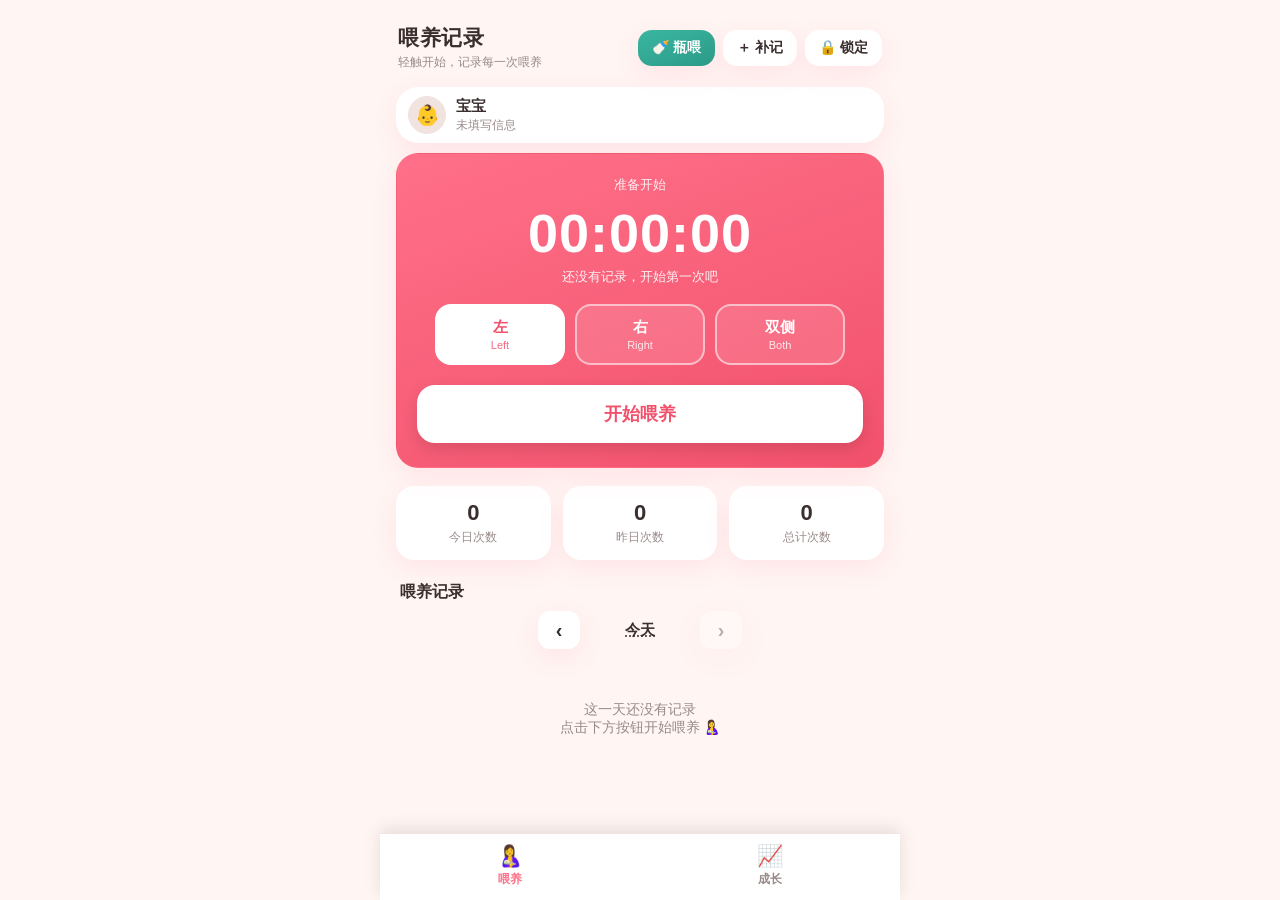
==== commit 56594827: "feat: growth page, idle timer, import/export, click-outside close, 喂养 wording (apk)" ====
--- a/android/app/src/main/assets/index.html
+++ b/android/app/src/main/assets/index.html
@@ -49,6 +49,12 @@
     box-shadow:var(--shadow);cursor:pointer;white-space:nowrap;
   }
   .iconbtn.bottle{background:linear-gradient(160deg,var(--BT),#2a9b88);color:#fff;}
+  .iconbtn.on{background:linear-gradient(160deg,#e8b04b,#d99a2b);color:#3a2a05;}
+  /* 锁定模式：禁用喂养页内所有交互，仅查看数据（自动同步不受影响） */
+  #pageFeed.locked button:not(#lockBtn){ pointer-events:none; opacity:.45; }
+  #pageFeed.locked .item,
+  #pageFeed.locked .side{ pointer-events:none; }
+  #pageFeed.locked #lockBtn{ opacity:1; }
   /* timer card */
   .timer{
     background:var(--timer-grad);
@@ -120,6 +126,18 @@
     border:none;background:transparent;color:var(--sub);font-size:13px;
     padding:8px 12px;cursor:pointer;text-decoration:underline;
   }
+  .sync label{display:block;font-size:13px;color:var(--sub);margin:12px 0 4px;}
+  .sync input{width:100%;box-sizing:border-box;padding:9px 10px;border:1px solid var(--line);border-radius:10px;background:var(--bg);color:var(--text);font-size:14px;}
+  .sync .hint{font-size:12px;color:var(--sub);line-height:1.6;margin:6px 0 2px;}
+  .sync-btns{display:flex;gap:10px;margin-top:14px;}
+  .sync-btns button{flex:1;border:none;border-radius:10px;padding:11px;font-size:14px;cursor:pointer;}
+  .sync-btns #wdSave{background:var(--accent);color:#fff;}
+  .sync-btns #wdNow{background:var(--card);color:var(--text);border:1px solid var(--line);}
+  .wd-status{margin-top:12px;font-size:13px;padding:8px 10px;border-radius:8px;}
+  .wd-status.none{color:var(--sub);}
+  .wd-status.ok{color:#0a8a3f;background:rgba(10,138,63,.1);}
+  .wd-status.syncing{color:#9a6b00;background:rgba(154,107,0,.1);}
+  .wd-status.error{color:#c0392b;background:rgba(192,57,43,.1);}
   /* modal */
   .overlay{
     position:fixed;inset:0;background:rgba(0,0,0,.45);display:none;
@@ -261,6 +279,7 @@
     <div class="topbtns">
       <button class="iconbtn bottle" id="bottleBtn">🍼 瓶喂</button>
       <button class="iconbtn" id="addBtn">＋ 补记</button>
+      <button class="iconbtn" id="lockBtn">🔒 锁定</button>
     </div>
   </header>
 
@@ -360,6 +379,22 @@
       <div class="pager" id="growPager"></div>
     </section>
 
+    <section class="card sync">
+      <h2>多端同步（WebDAV）</h2>
+      <p class="hint">在 NAS 上开启 WebDAV 服务，填写同步文件路径（如 http://192.168.1.10:5005/breastfeed/store.json）。多台设备填写<b>同一个地址</b>即可互相同步喂养与成长数据。数据断网也能记录，联网后自动同步。</p>
+      <label>同步文件地址</label>
+      <input id="wdUrl" type="text" placeholder="http://NAS地址:端口/路径/store.json" autocomplete="off" autocapitalize="off" spellcheck="false">
+      <label>用户名</label>
+      <input id="wdUser" type="text" placeholder="WebDAV 用户名" autocomplete="off">
+      <label>密码</label>
+      <input id="wdPass" type="password" placeholder="WebDAV 密码" autocomplete="off">
+      <div class="sync-btns">
+        <button id="wdSave">保存并同步</button>
+        <button id="wdNow">立即同步</button>
+      </div>
+      <div id="wdStatus" class="wd-status none">未配置同步</div>
+    </section>
+
     <div class="foot">
       <button id="importBtn">导入</button>
       <button id="exportAllBtn">导出全部</button>
@@ -579,8 +614,9 @@
 let editId = null;
 
 function load(){ try{ return JSON.parse(localStorage.getItem(KEY)) || []; }catch(e){ return []; } }
-function save(){ try{ localStorage.setItem(KEY, JSON.stringify(sessions)); }catch(e){ console.warn('save failed', e); } }
-function getActive(){ return sessions.find(s => s.end === null) || null; }
+let inSync = false;
+function save(){ try{ localStorage.setItem(KEY, JSON.stringify(sessions)); }catch(e){ console.warn('save failed', e); } if(!inSync) scheduleSync(); }
+function getActive(){ return sessions.find(s => s.end === null && !s._deleted) || null; }
 function uid(){ return Date.now().toString(36) + Math.random().toString(36).slice(2,6); }
 function buzz(ms){ try{ navigator.vibrate && navigator.vibrate(ms); }catch(e){} }
 
@@ -718,7 +754,7 @@
   if(active){
     clock.textContent = fmtHMS(liveElapsed(active));
   } else {
-    const done = sessions.filter(s=>s.end!==null);
+    const done = sessions.filter(s=>s.end!==null && !s._deleted);
     if(done.length){
       const lastS = done[done.length-1];
       clock.textContent = fmtHMS(Date.now() - lastS.end);
@@ -734,7 +770,7 @@
   const activeBtns = document.getElementById('activeBtns');
   const pauseBtn = document.getElementById('pauseBtn');
   const sides = document.getElementById('sides').children;
-  const done = sessions.filter(s=>s.end!==null);
+  const done = sessions.filter(s=>s.end!==null && !s._deleted);
 
   if(!active){
     label.textContent = '准备开始';
@@ -777,7 +813,7 @@
   else { if(tick){ clearInterval(tick); tick = null; } }
 }
 function renderStats(){
-  const done = sessions.filter(s=>s.end!==null);
+  const done = sessions.filter(s=>s.end!==null && !s._deleted);
   const today = done.filter(s=>isSameDay(s.end,Date.now()));
   const yes = done.filter(s=>isSameDay(s.end,Date.now()-86400000));
   document.getElementById('stTodayN').textContent = today.length;
@@ -797,12 +833,12 @@
   document.getElementById('todayBtn').style.display = (viewDate === today0) ? 'none' : '';
 
   const daySessions = sessions
-    .filter(s => isSameDay(s.start, viewDate))
+    .filter(s => isSameDay(s.start, viewDate) && !s._deleted)
     .sort((a,b)=> b.start - a.start);
 
   /* 计算每条记录距上一次喂养的间隔：基于全部记录按开始时间升序，跨天也计入 */
   const gapMap = {};
-  const allSorted = sessions.filter(s=> s.start != null).sort((a,b)=> a.start - b.start);
+  const allSorted = sessions.filter(s=> s.start != null && !s._deleted).sort((a,b)=> a.start - b.start);
   for(let i=1;i<allSorted.length;i++){
     const prev = allSorted[i-1];
     const pEnd = (prev.end != null) ? prev.end : prev.start;
@@ -856,7 +892,7 @@
 });
 document.getElementById('mainBtn').addEventListener('click', ()=>{
   if(getActive()) return;
-  sessions.push({id:uid(), type:'nurse', start:Date.now(), end:null, side:selectedSide, pausedTotal:0, pausedAt:null});
+  sessions.push({id:uid(), type:'nurse', start:Date.now(), end:null, side:selectedSide, pausedTotal:0, pausedAt:null, updatedAt:Date.now()});
   buzz(30); save(); render();
 });
 document.getElementById('pauseBtn').addEventListener('click', ()=>{
@@ -867,6 +903,7 @@
   } else {
     active.pausedAt = Date.now(); buzz(20);
   }
+  active.updatedAt = Date.now();
   save(); render();
 });
 document.getElementById('endBtn').addEventListener('click', ()=>{
@@ -876,6 +913,7 @@
     active.pausedAt = null;
   }
   active.end = Date.now();
+  active.updatedAt = Date.now();
   selectedSide = computeDefaultSide();
   buzz([20,40,20]); save(); render();
 });
@@ -932,7 +970,7 @@
   if(isNaN(start)||isNaN(end)){ toast('时间格式有误'); return; }
   if(end <= start){ toast('结束时间需晚于开始时间'); return; }
   if(end > Date.now()+60000){ toast('结束时间不能晚于现在'); return; }
-  sessions.push({id:uid(), type:'nurse', start, end, side:mSide, pausedTotal:0, pausedAt:null});
+  sessions.push({id:uid(), type:'nurse', start, end, side:mSide, pausedTotal:0, pausedAt:null, updatedAt:Date.now()});
   save(); render(); closeModal();
 });
 
@@ -959,7 +997,7 @@
   const start = new Date(date+'T'+pad(h)+':'+pad(m)+':00').getTime();
   if(isNaN(start)){ toast('时间格式有误'); return; }
   if(start > Date.now()+60000){ toast('喂养时间不能晚于现在'); return; }
-  sessions.push({id:uid(), type:'bottle', start, end:start, volume:vol, pausedTotal:0, pausedAt:null});
+  sessions.push({id:uid(), type:'bottle', start, end:start, volume:vol, pausedTotal:0, pausedAt:null, updatedAt:Date.now()});
   save(); render(); closeBottle();
 });
 
@@ -996,7 +1034,7 @@
   document.getElementById('dDelete').onclick = ()=>{
     detailOverlay.classList.remove('show');
     confirmDialog('删除这条记录？删除后不可恢复。', ()=>{
-      sessions = sessions.filter(x=>x.id!==id);
+      sessions = sessions.map(x => x.id===id ? Object.assign({}, x, {_deleted:true, updatedAt:Date.now(), end: x.end==null ? Date.now() : x.end}) : x);
       save(); render(); toast('已删除');
     }, '删除记录');
   };
@@ -1046,7 +1084,7 @@
     const vol = parseInt(document.getElementById('eVol').value,10);
     if(!vol||vol<1){ toast('请填写容量'); return; }
     if(start > Date.now()+60000){ toast('时间不能晚于现在'); return; }
-    s.start = start; s.end = start; s.volume = vol;
+    s.start = start; s.end = start; s.volume = vol; s.updatedAt = Date.now();
   } else {
     const eh = timeFields['eEndD'].h, em = timeFields['eEndD'].m;
     const end = new Date(date+'T'+pad(eh)+':'+pad(em)+':00').getTime();
@@ -1055,7 +1093,7 @@
     if(end > Date.now()+60000){ toast('结束时间不能晚于现在'); return; }
     let side = document.querySelector('#eSeg button.on');
     s.start = start; s.end = end; s.side = side ? side.dataset.side : s.side;
-    s.pausedTotal = 0; s.pausedAt = null;
+    s.pausedTotal = 0; s.pausedAt = null; s.updatedAt = Date.now();
   }
   save(); render(); editOverlay.classList.remove('show');
 });
@@ -1128,9 +1166,9 @@
 let growEditId = null;
 
 function loadInfo(){ try{ return JSON.parse(localStorage.getItem(KEY_INFO)) || null; }catch(e){ return null; } }
-function saveInfo(){ try{ localStorage.setItem(KEY_INFO, JSON.stringify(babyInfo)); }catch(e){} }
+function saveInfo(){ try{ localStorage.setItem(KEY_INFO, JSON.stringify(babyInfo)); }catch(e){} if(!inSync) scheduleSync(); }
 function loadGrowth(){ try{ return JSON.parse(localStorage.getItem(KEY_GROW)) || []; }catch(e){ return []; } }
-function saveGrowth(){ try{ localStorage.setItem(KEY_GROW, JSON.stringify(growth)); }catch(e){} }
+function saveGrowth(){ try{ localStorage.setItem(KEY_GROW, JSON.stringify(growth)); }catch(e){} if(!inSync) scheduleSync(); }
 
 function ageText(birthTs){
   const days = Math.floor((Date.now() - birthTs) / 86400000);
@@ -1210,13 +1248,13 @@
   const sexBtn = document.querySelector('#babySex button.on');
   const sex = sexBtn ? sexBtn.dataset.sex : '';
   if(!name && !birth && !babyAvatarDraft){ toast('请至少填写姓名或出生日期'); return; }
-  babyInfo = { name: name || '', sex, birth, avatar: babyAvatarDraft };
+  babyInfo = { name: name || '', sex, birth, avatar: babyAvatarDraft, updatedAt: Date.now() };
   saveInfo(); renderBabyInfo();
   document.getElementById('babyEditOverlay').classList.remove('show');
   toast('已保存宝宝信息');
 });
 document.getElementById('babyCancel').addEventListener('click', ()=>{
-  babyInfo = null; saveInfo(); renderBabyInfo();
+  babyInfo = { _deleted: true, updatedAt: Date.now() }; saveInfo(); renderBabyInfo();
   document.getElementById('babyEditOverlay').classList.remove('show');
   toast('已清除宝宝信息');
 });
@@ -1234,7 +1272,7 @@
   if(!isNaN(w) && w <= 0){ toast('体重需大于 0'); return; }
   if(!isNaN(h) && h <= 0){ toast('身高需大于 0'); return; }
   const ts = new Date(date + 'T00:00').getTime();
-  growth.push({ id: uid(), date: ts, weight: isNaN(w) ? null : w, height: isNaN(h) ? null : h });
+  growth.push({ id: uid(), date: ts, weight: isNaN(w) ? null : w, height: isNaN(h) ? null : h, updatedAt: Date.now() });
   growPage = 1; saveGrowth(); renderGrowth();
   document.getElementById('gWeight').value = '';
   document.getElementById('gHeight').value = '';
@@ -1242,6 +1280,135 @@
   toast('已添加记录');
 });
 
+/* ===================== WebDAV 多端同步 ===================== */
+const WEBDAV_KEY = 'bf_webdav';
+let wdBusy = false, wdTimer = null, wdLast = 0, wdErr = '', wdStatus = '';
+function getWebDav(){ try{ return JSON.parse(localStorage.getItem(WEBDAV_KEY)||'null'); }catch(e){ return null; } }
+function wdBasic(cfg){ try{ return 'Basic ' + btoa(unescape(encodeURIComponent((cfg.user||'')+':'+(cfg.pass||'')))); }catch(e){ return ''; } }
+function wdHeaders(cfg, extra){ return Object.assign({ 'Authorization': wdBasic(cfg) }, extra||{}); }
+async function wdMkcol(cfg, url){
+  try{
+    const u = new URL(url); const segs = u.pathname.split('/').filter(Boolean); segs.pop();
+    let base = u.origin;
+    for(const seg of segs){ base += '/' + seg; try{ await fetch(base, { method:'MKCOL', headers: wdHeaders(cfg) }); }catch(e){} }
+  }catch(e){}
+}
+async function wdGet(cfg){
+  const r = await fetch(cfg.url, { method:'GET', headers: wdHeaders(cfg) });
+  if(r.status === 404) return null;
+  if(!r.ok) throw new Error('下载失败 HTTP '+r.status);
+  try{ return await r.json(); }catch(e){ return null; }
+}
+async function wdPut(cfg, obj){
+  await wdMkcol(cfg, cfg.url);
+  const r = await fetch(cfg.url, { method:'PUT', headers: wdHeaders(cfg, {'Content-Type':'application/json'}), body: JSON.stringify(obj) });
+  if(!r.ok) throw new Error('上传失败 HTTP '+r.status);
+}
+function mergeBoth(local, remote){
+  const map = new Map();
+  for(const x of (local||[])) if(x && x.id) map.set(x.id, x);
+  for(const x of (remote||[])){
+    if(!x || !x.id) continue;
+    const cur = map.get(x.id);
+    if(!cur || (x.updatedAt||0) > (cur.updatedAt||0)) map.set(x.id, x);
+  }
+  const out = []; const seen = new Set();
+  for(const x of (local||[])){ if(x && x.id){ out.push(map.get(x.id)); seen.add(x.id); } }
+  for(const x of (remote||[])){ if(x && x.id && !seen.has(x.id)){ out.push(x); seen.add(x.id); } }
+  return out;
+}
+function sigArr(arr){ return (arr||[]).map(x=> x && x.id ? x.id+':'+(x.updatedAt||0)+':'+(x._deleted?1:0) : '').join('|'); }
+function babyScore(b){ return b ? (b.updatedAt||0) : -1; }
+function scheduleSync(){
+  const cfg = getWebDav();
+  if(!cfg || !cfg.url || wdBusy) return;
+  clearTimeout(wdTimer);
+  wdTimer = setTimeout(()=>{ syncNow(); }, 1500);
+}
+async function syncNow(){
+  const cfg = getWebDav();
+  if(!cfg || !cfg.url || wdBusy) return;
+  wdBusy = true; updateWdUI('syncing');
+  const prev = inSync; inSync = true;
+  try{
+    const remote = await wdGet(cfg) || { sessions: [], growth: [], baby: null };
+    const ms = mergeBoth(sessions, remote.sessions);
+    const mg = mergeBoth(growth, remote.growth);
+    let nb = babyInfo;
+    if(babyScore(remote.baby) > babyScore(babyInfo)) nb = remote.baby;
+    // 不同步头像：合并后始终以本地头像为准（远端存储不含头像字段）
+    if(nb){
+      nb = Object.assign({}, nb);
+      nb.avatar = (babyInfo && babyInfo.avatar) ? babyInfo.avatar : (nb.avatar || '');
+      if(!nb.avatar) delete nb.avatar;
+    }
+    const localSig = sigArr(sessions)+'#'+sigArr(growth)+'#'+babyScore(babyInfo);
+    const remoteSig = sigArr(ms)+'#'+sigArr(mg)+'#'+babyScore(nb);
+    if(localSig !== remoteSig){
+      sessions = ms; growth = mg; babyInfo = nb;
+      save(); saveGrowth(); saveInfo();
+      render(); renderGrowth(); renderBabyInfo();
+    }
+    const out = {
+      sessions: sessions.map(s=> s.updatedAt ? s : Object.assign({}, s, {updatedAt:Date.now()})),
+      growth: growth.map(g=> g.updatedAt ? g : Object.assign({}, g, {updatedAt:Date.now()})),
+      baby: (() => { let b = (babyInfo && !babyInfo._deleted && !babyInfo.updatedAt) ? Object.assign({}, babyInfo, {updatedAt:Date.now()}) : babyInfo; if(b){ b = Object.assign({}, b); delete b.avatar; } return b; })()
+    };
+    await wdPut(cfg, out);
+    wdLast = Date.now(); wdErr = ''; wdStatus = 'ok'; updateWdUI('ok');
+  }catch(e){
+    wdErr = (e && e.message) ? e.message : String(e);
+    wdStatus = 'error'; updateWdUI('error');
+  }finally{
+    inSync = prev; wdBusy = false;
+  }
+}
+function updateWdUI(status){
+  const el = document.getElementById('wdStatus'); if(!el) return;
+  const cfg = getWebDav();
+  if(!cfg || !cfg.url){ el.textContent = '未配置同步'; el.className = 'wd-status none'; return; }
+  if(status === 'syncing'){ el.textContent = '同步中…'; el.className = 'wd-status syncing'; }
+  else if(status === 'error'){ el.textContent = '同步失败：' + wdErr; el.className = 'wd-status error'; }
+  else { el.textContent = '已同步 · ' + (wdLast ? fmtClock(wdLast) : ''); el.className = 'wd-status ok'; }
+}
+let wdIntStarted = false;
+function startWdInterval(){ if(wdIntStarted) return; wdIntStarted = true; setInterval(()=>{ const c = getWebDav(); if(c && c.url) syncNow(); }, 60000); }
+(function initSync(){
+  const u = document.getElementById('wdUrl'), us = document.getElementById('wdUser'), p = document.getElementById('wdPass');
+  const cfg = getWebDav() || {};
+  if(u) u.value = cfg.url || '';
+  if(us) us.value = cfg.user || '';
+  if(p) p.value = cfg.pass || '';
+  const saveCfg = ()=>{ const c = { url: u.value.trim(), user: us.value.trim(), pass: p.value }; localStorage.setItem(WEBDAV_KEY, JSON.stringify(c)); return c; };
+  const bSave = document.getElementById('wdSave'), bNow = document.getElementById('wdNow');
+  if(bSave) bSave.addEventListener('click', ()=>{ saveCfg(); startWdInterval(); toast('已保存同步配置'); syncNow(); });
+  if(bNow) bNow.addEventListener('click', ()=>{ syncNow(); });
+  updateWdUI('');
+  if(cfg && cfg.url){ startWdInterval(); syncNow(); }
+})();
+
+/* 锁定模式：禁用喂养页所有交互（仅查看数据），自动同步不受影响 */
+let locked = false;
+try { locked = localStorage.getItem('bf_locked') === '1'; } catch(e){}
+function applyLock(){
+  const page = document.getElementById('pageFeed');
+  if(page) page.classList.toggle('locked', locked);
+  const b = document.getElementById('lockBtn');
+  if(b){
+    b.textContent = locked ? '🔓 解锁' : '🔒 锁定';
+    b.classList.toggle('on', locked);
+  }
+}
+(function initLock(){
+  const b = document.getElementById('lockBtn');
+  if(b) b.addEventListener('click', ()=>{
+    locked = !locked;
+    try{ localStorage.setItem('bf_locked', locked ? '1' : '0'); }catch(e){}
+    applyLock();
+  });
+  applyLock();
+})();
+
 /* 记录列表 + 曲线 */
 function renderGrowth(){
   renderGrowList();
@@ -1252,7 +1419,7 @@
 function renderGrowList(){
   const list = document.getElementById('growList');
   const pager = document.getElementById('growPager');
-  const sorted = growth.slice().sort((a,b)=>b.date - a.date);
+  const sorted = growth.slice().filter(g=>!g._deleted).sort((a,b)=>b.date - a.date);
   const total = sorted.length;
   const pages = Math.max(1, Math.ceil(total / GROW_PER_PAGE));
   if(growPage > pages) growPage = pages;
@@ -1296,7 +1463,7 @@
   if(delBtn){
     const id = delBtn.dataset.id;
     confirmDialog('删除这条成长记录？', ()=>{
-      growth = growth.filter(x=>x.id !== id);
+      growth = growth.map(x => x.id === id ? Object.assign({}, x, {_deleted:true, updatedAt:Date.now()}) : x);
       growPage = 1; saveGrowth(); renderGrowth(); toast('已删除');
     }, '删除记录');
   } else if(editBtn){
@@ -1322,6 +1489,7 @@
   r.date = new Date(date + 'T00:00').getTime();
   r.weight = isNaN(w) ? null : w;
   r.height = isNaN(h) ? null : h;
+  r.updatedAt = Date.now();
   saveGrowth(); renderGrowth();
   document.getElementById('growEditOverlay').classList.remove('show');
   toast('已保存');
@@ -1370,19 +1538,41 @@
         let arr = null;
         if(Array.isArray(parsed)) arr = parsed;
         else if(parsed && Array.isArray(parsed.sessions)) arr = parsed.sessions;
-        if(!arr || !arr.length){ toast('文件中没有可导入的喂养记录'); return; }
-        const ids = new Set(sessions.map(s=>s.id));
-        let added = 0;
-        for(const s of arr){
-          if(!s || s.start == null) continue;
-          const id = s.id || uid();
-          if(ids.has(id)) continue;
-          ids.add(id);
-          sessions.push(Object.assign({ id: id }, s));
-          added++;
+        let added = 0, addedG = 0;
+        // 喂养记录
+        if(arr && arr.length){
+          const ids = new Set(sessions.map(s=>s.id));
+          for(const s of arr){
+            if(!s || s.start == null) continue;
+            const id = s.id || uid();
+            if(ids.has(id)) continue;
+            ids.add(id);
+            sessions.push(Object.assign({ id: id, updatedAt: Date.now() }, s));
+            added++;
+          }
+          if(added){ save(); render(); }
         }
-        if(added){ save(); render(); toast('已导入 '+added+' 条喂养记录'); }
-        else toast('没有新的喂养记录可导入');
+        // 成长记录
+        if(parsed && Array.isArray(parsed.records)){
+          const gids = new Set(growth.map(g=>g.id));
+          for(const g of parsed.records){
+            if(!g || g.date == null) continue;
+            const id = g.id || uid();
+            if(gids.has(id)) continue;
+            gids.add(id);
+            growth.push(Object.assign({ id: id, updatedAt: Date.now() }, g));
+            addedG++;
+          }
+          if(addedG){ saveGrowth(); renderGrowth(); }
+        }
+        // 宝宝信息
+        if(parsed && parsed.info){
+          babyInfo = Object.assign({}, parsed.info, { updatedAt: Date.now() });
+          saveInfo(); renderBabyInfo();
+        }
+        const msg = '已导入 ' + added + ' 条喂养记录' + (addedG ? '、' + addedG + ' 条成长记录' : '') + (parsed && parsed.info ? '，宝宝信息已更新' : '');
+        if(added || addedG || (parsed && parsed.info)) toast(msg);
+        else toast('没有新的数据可导入');
       }catch(err){ toast('解析失败：'+err.message); }
     };
     reader.readAsText(file);
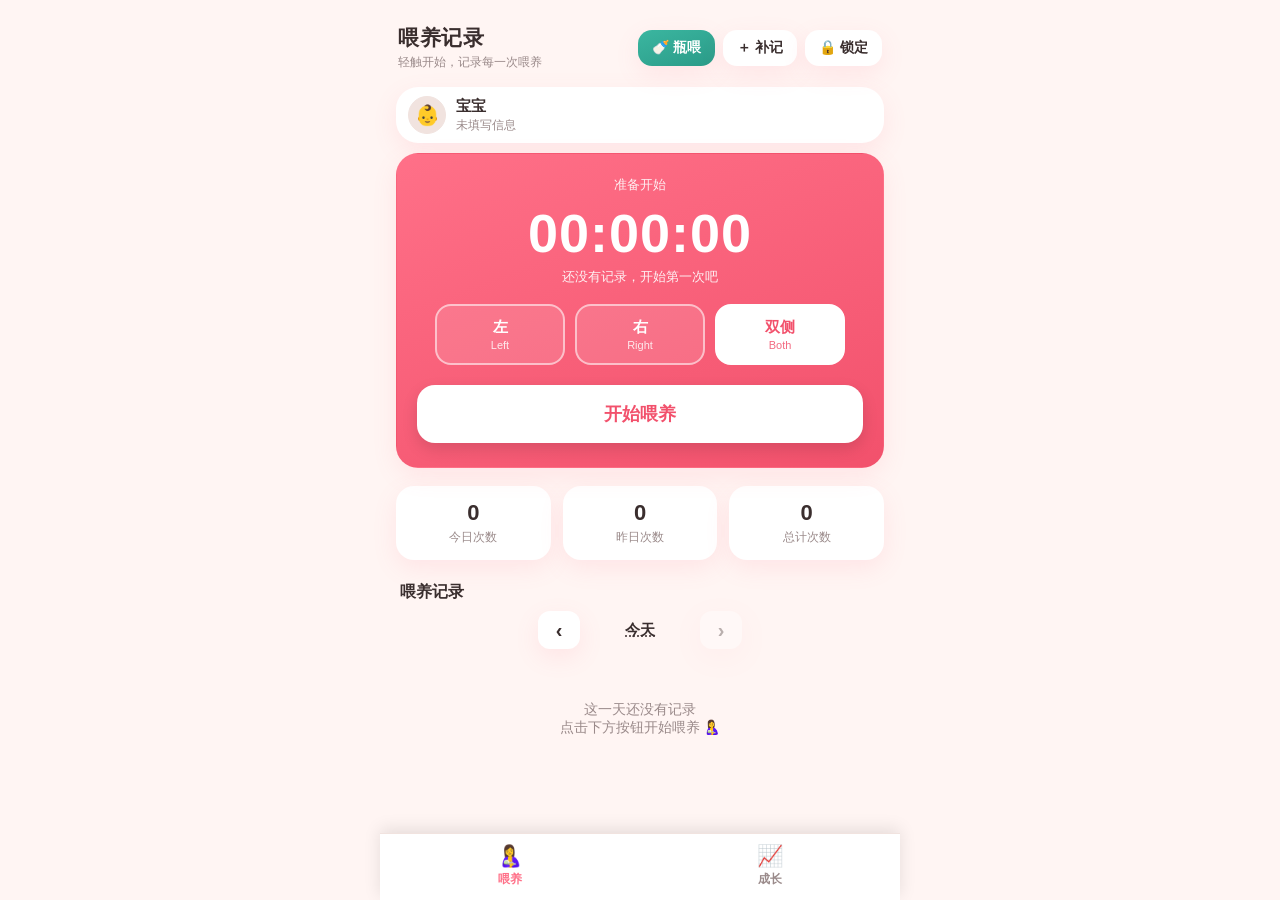
==== commit 32a4a979: "feat: sync only sessions+growth, baby stays local, locked=read-only sync (apk)" ====
--- a/android/app/src/main/assets/index.html
+++ b/android/app/src/main/assets/index.html
@@ -144,7 +144,7 @@
     align-items:center;justify-content:center;padding:20px;z-index:50;
   }
   .overlay.show{display:flex;}
-  .modal{background:var(--card);border-radius:20px;padding:22px;width:100%;max-width:380px;box-shadow:var(--shadow);}
+  .modal{background:var(--card);border-radius:20px;padding:22px;width:100%;max-width:380px;box-shadow:var(--shadow);max-height:86vh;overflow-y:auto;}
   .modal h3{margin:0 0 14px;font-size:18px;}
   .modal p{margin:0 0 16px;font-size:14px;color:var(--sub);line-height:1.5;}
   .field{margin-bottom:14px;}
@@ -209,7 +209,7 @@
   .card h2{font-size:16px;margin:0 0 12px;}
   .grow-summary{font-size:14px;color:var(--accent);font-weight:700;margin-bottom:12px;min-height:18px;}
   .chartwrap{position:relative;width:100%;}
-  #growthChart{width:100%;display:block;}
+  #growthChartW, #growthChartH{width:100%;display:block;}
   .legend{display:flex;gap:18px;justify-content:center;margin-top:10px;font-size:13px;}
   .lg-w{color:var(--accent);} .lg-h{color:var(--L);}
   .btn-ok.full{width:100%;}
@@ -368,8 +368,10 @@
     </section>
 
     <section class="card">
-      <h2>成长曲线</h2>
-      <div class="chartwrap"><canvas id="growthChart"></canvas></div>
+      <h2>体重曲线 (kg)</h2>
+      <div class="chartwrap"><canvas id="growthChartW"></canvas></div>
+      <h2>身高曲线 (cm)</h2>
+      <div class="chartwrap"><canvas id="growthChartH"></canvas></div>
       <div class="legend"><span class="lg lg-w">● 体重(kg)</span><span class="lg lg-h">● 身高(cm)</span></div>
     </section>
 
@@ -379,25 +381,10 @@
       <div class="pager" id="growPager"></div>
     </section>
 
-    <section class="card sync">
-      <h2>多端同步（WebDAV）</h2>
-      <p class="hint">在 NAS 上开启 WebDAV 服务，填写同步文件路径（如 http://192.168.1.10:5005/breastfeed/store.json）。多台设备填写<b>同一个地址</b>即可互相同步喂养与成长数据。数据断网也能记录，联网后自动同步。</p>
-      <label>同步文件地址</label>
-      <input id="wdUrl" type="text" placeholder="http://NAS地址:端口/路径/store.json" autocomplete="off" autocapitalize="off" spellcheck="false">
-      <label>用户名</label>
-      <input id="wdUser" type="text" placeholder="WebDAV 用户名" autocomplete="off">
-      <label>密码</label>
-      <input id="wdPass" type="password" placeholder="WebDAV 密码" autocomplete="off">
-      <div class="sync-btns">
-        <button id="wdSave">保存并同步</button>
-        <button id="wdNow">立即同步</button>
-      </div>
-      <div id="wdStatus" class="wd-status none">未配置同步</div>
-    </section>
-
     <div class="foot">
       <button id="importBtn">导入</button>
       <button id="exportAllBtn">导出全部</button>
+      <button id="syncSetBtn">同步设置</button>
       <button id="clearAllBtn">清空全部</button>
     </div>
   </div><!-- /pageGrow -->
@@ -593,20 +580,40 @@
 
 <input type="date" id="dayPicker">
 
+<!-- 同步设置弹窗（WebDAV） -->
+<div class="overlay" id="syncOverlay">
+  <div class="modal">
+    <h3>多端同步设置（WebDAV）</h3>
+    <p class="hint">在 NAS 上开启 WebDAV 服务，填写同步文件路径（如 http://192.168.1.10:5005/breastfeed/store.json）。多台设备填写<b>同一个地址</b>即可互相同步喂养与成长数据。数据断网也能记录，联网后自动同步。</p>
+    <div class="field"><label>同步文件地址</label>
+      <input id="wdUrl" type="text" placeholder="http://NAS地址:端口/路径/store.json" autocomplete="off" autocapitalize="off" spellcheck="false">
+    </div>
+    <div class="field"><label>用户名</label>
+      <input id="wdUser" type="text" placeholder="WebDAV 用户名" autocomplete="off">
+    </div>
+    <div class="field"><label>密码</label>
+      <input id="wdPass" type="password" placeholder="WebDAV 密码" autocomplete="off">
+    </div>
+    <div class="sync-btns">
+      <button id="wdSave">保存并同步</button>
+      <button id="wdNow">立即同步</button>
+    </div>
+    <div id="wdStatus" class="wd-status none">未配置同步</div>
+    <div class="acts">
+      <button class="btn-cancel" id="syncClose">关闭</button>
+    </div>
+  </div>
+</div>
+
 <div id="toast"></div>
 
 <script>
 const KEY = 'bf_sessions_v1';
 const SIDE_NAME = {L:'左', R:'右', B:'双侧'};
 let sessions = load();
-// 根据上一次喂养的侧别，默认取相反侧（上次左→默认右，上次右→默认左，双侧/无→左）
+// 喂养方式默认为「双侧」
 function computeDefaultSide(){
-  const done = sessions.filter(s=>s.type==='nurse' && s.end!==null).sort((a,b)=>a.end-b.end);
-  if(!done.length) return 'L';
-  const last = done[done.length-1].side;
-  if(last==='L') return 'R';
-  if(last==='R') return 'L';
-  return 'L';
+  return 'B';
 }
 let selectedSide = computeDefaultSide();
 let tick = null;
@@ -1093,7 +1100,8 @@
     if(end > Date.now()+60000){ toast('结束时间不能晚于现在'); return; }
     let side = document.querySelector('#eSeg button.on');
     s.start = start; s.end = end; s.side = side ? side.dataset.side : s.side;
-    s.pausedTotal = 0; s.pausedAt = null; s.updatedAt = Date.now();
+    // 保留原有暂停信息（修改记录时不再清零）
+    s.updatedAt = Date.now();
   }
   save(); render(); editOverlay.classList.remove('show');
 });
@@ -1318,7 +1326,6 @@
   return out;
 }
 function sigArr(arr){ return (arr||[]).map(x=> x && x.id ? x.id+':'+(x.updatedAt||0)+':'+(x._deleted?1:0) : '').join('|'); }
-function babyScore(b){ return b ? (b.updatedAt||0) : -1; }
 function scheduleSync(){
   const cfg = getWebDav();
   if(!cfg || !cfg.url || wdBusy) return;
@@ -1331,28 +1338,26 @@
   wdBusy = true; updateWdUI('syncing');
   const prev = inSync; inSync = true;
   try{
-    const remote = await wdGet(cfg) || { sessions: [], growth: [], baby: null };
+    // 宝宝信息仅保存在本地，不同步、也不从远端更新
+    const remote = await wdGet(cfg) || { sessions: [], growth: [] };
     const ms = mergeBoth(sessions, remote.sessions);
     const mg = mergeBoth(growth, remote.growth);
-    let nb = babyInfo;
-    if(babyScore(remote.baby) > babyScore(babyInfo)) nb = remote.baby;
-    // 不同步头像：合并后始终以本地头像为准（远端存储不含头像字段）
-    if(nb){
-      nb = Object.assign({}, nb);
-      nb.avatar = (babyInfo && babyInfo.avatar) ? babyInfo.avatar : (nb.avatar || '');
-      if(!nb.avatar) delete nb.avatar;
+    const localSig = sigArr(sessions)+'#'+sigArr(growth);
+    const remoteSig = sigArr(ms)+'#'+sigArr(mg);
+    if(localSig !== remoteSig){
+      sessions = ms; growth = mg;
+      save(); saveGrowth();
+      render(); renderGrowth();
     }
-    const localSig = sigArr(sessions)+'#'+sigArr(growth)+'#'+babyScore(babyInfo);
-    const remoteSig = sigArr(ms)+'#'+sigArr(mg)+'#'+babyScore(nb);
-    if(localSig !== remoteSig){
-      sessions = ms; growth = mg; babyInfo = nb;
-      save(); saveGrowth(); saveInfo();
-      render(); renderGrowth(); renderBabyInfo();
+    // 锁定状态下：只读同步文件，不上传更新
+    if(locked){
+      wdLast = Date.now(); wdErr = ''; wdStatus = 'ok'; updateWdUI('ok');
+      return;
     }
+    // 同步内容仅含喂养(sessions)与成长(growth)
     const out = {
       sessions: sessions.map(s=> s.updatedAt ? s : Object.assign({}, s, {updatedAt:Date.now()})),
-      growth: growth.map(g=> g.updatedAt ? g : Object.assign({}, g, {updatedAt:Date.now()})),
-      baby: (() => { let b = (babyInfo && !babyInfo._deleted && !babyInfo.updatedAt) ? Object.assign({}, babyInfo, {updatedAt:Date.now()}) : babyInfo; if(b){ b = Object.assign({}, b); delete b.avatar; } return b; })()
+      growth: growth.map(g=> g.updatedAt ? g : Object.assign({}, g, {updatedAt:Date.now()}))
     };
     await wdPut(cfg, out);
     wdLast = Date.now(); wdErr = ''; wdStatus = 'ok'; updateWdUI('ok');
@@ -1385,6 +1390,18 @@
   if(bNow) bNow.addEventListener('click', ()=>{ syncNow(); });
   updateWdUI('');
   if(cfg && cfg.url){ startWdInterval(); syncNow(); }
+})();
+
+/* 同步设置弹窗开关 */
+(function initSyncOverlay(){
+  const ov = document.getElementById('syncOverlay');
+  const open = ()=>{ const cfg = getWebDav() || {}; const u = document.getElementById('wdUrl'); if(u) u.value = cfg.url || ''; ov.classList.add('show'); };
+  const close = ()=> ov.classList.remove('show');
+  const bOpen = document.getElementById('syncSetBtn');
+  if(bOpen) bOpen.addEventListener('click', open);
+  const bClose = document.getElementById('syncClose');
+  if(bClose) bClose.addEventListener('click', close);
+  if(ov) ov.addEventListener('click', e=>{ if(e.target === ov) close(); });
 })();
 
 /* 锁定模式：禁用喂养页所有交互（仅查看数据），自动同步不受影响 */
@@ -1580,9 +1597,8 @@
   input.click();
 });
 
-/* 成长曲线（Canvas，双轴：体重 kg / 身高 cm） */
-function drawGrowthChart(){
-  const cv = document.getElementById('growthChart');
+/* 成长曲线（Canvas，单条曲线：体重 kg 或 身高 cm，各自独立绘制） */
+function drawOneChart(cv, getVal, color, unit){
   if(!cv) return;
   const wrap = cv.parentElement;
   const cssW = wrap.clientWidth || 320;
@@ -1599,41 +1615,34 @@
   const cs = getComputedStyle(document.documentElement);
   const sub = (cs.getPropertyValue('--sub') || '#999').trim();
   const line = (cs.getPropertyValue('--line') || '#eee').trim();
-  const accent = (cs.getPropertyValue('--accent') || '#ff7088').trim();
-  const blue = (cs.getPropertyValue('--L') || '#5b8def').trim();
 
   const recs = growth.slice().sort((a,b)=>a.date - b.date);
-  if(recs.length < 2){
+  const pts = recs.map((r,i)=>({i, v:getVal(r)})).filter(p=>p.v != null);
+  if(pts.length < 2){
     ctx.fillStyle = sub;
     ctx.font = '14px sans-serif';
     ctx.textAlign = 'center';
-    ctx.fillText('至少需要 2 条记录才能绘制成长曲线', cssW/2, cssH/2);
+    ctx.fillText('至少需要 2 条记录才能绘制' + unit + '曲线', cssW/2, cssH/2);
     return;
   }
 
-  const padL = 38, padR = 42, padT = 16, padB = 28;
+  const padL = 42, padR = 16, padT = 16, padB = 28;
   const plotW = cssW - padL - padR;
   const plotH = cssH - padT - padB;
   const x0 = padL, y0 = padT;
 
-  const weights = recs.map(r=>r.weight).filter(v=>v != null);
-  const heights = recs.map(r=>r.height).filter(v=>v != null);
-  const wPts = recs.map((r,i)=>({i, v:r.weight})).filter(p=>p.v != null);
-  const hPts = recs.map((r,i)=>({i, v:r.height})).filter(p=>p.v != null);
-
   function yScale(val, mn, mx){
     if(mx === mn) return y0 + plotH/2;
     return y0 + plotH - (val - mn) / (mx - mn) * plotH;
   }
   function xAt(i){ return x0 + (recs.length === 1 ? 0 : i / (recs.length - 1) * plotW); }
-  function range(vals){
-    let mn = Math.min.apply(null, vals), mx = Math.max.apply(null, vals);
-    const p = (mx - mn) * 0.15 || 1;
-    return [mn - p, mx + p];
-  }
-  const wR = range(weights), hR = range(heights);
-
-  // 网格 + 坐标轴标签
+
+  const vals = pts.map(p=>p.v);
+  let mn = Math.min.apply(null, vals), mx = Math.max.apply(null, vals);
+  const p = (mx - mn) * 0.15 || 1;
+  mn -= p; mx += p;
+
+  // 网格 + y 轴标签
   const rows = 4;
   ctx.lineWidth = 1;
   ctx.font = '11px sans-serif';
@@ -1641,12 +1650,9 @@
     const yy = y0 + plotH * g / rows;
     ctx.strokeStyle = line;
     ctx.beginPath(); ctx.moveTo(x0, yy); ctx.lineTo(x0 + plotW, yy); ctx.stroke();
-    const wv = wR[1] - (wR[1] - wR[0]) * g / rows;
-    ctx.fillStyle = accent; ctx.textAlign = 'right';
-    ctx.fillText(wv.toFixed(1), x0 - 6, yy + 4);
-    const hv = hR[1] - (hR[1] - hR[0]) * g / rows;
-    ctx.fillStyle = blue; ctx.textAlign = 'left';
-    ctx.fillText(hv.toFixed(0), x0 + plotW + 6, yy + 4);
+    const v = mx - (mx - mn) * g / rows;
+    ctx.fillStyle = color; ctx.textAlign = 'right';
+    ctx.fillText(unit === 'kg' ? v.toFixed(1) : v.toFixed(0), x0 - 6, yy + 4);
   }
   // x 轴日期标签
   ctx.fillStyle = sub; ctx.textAlign = 'center';
@@ -1657,23 +1663,25 @@
     ctx.fillText((d.getMonth()+1) + '/' + d.getDate(), xAt(i), cssH - 8);
   }
 
-  function drawLine(pts, mn, mx, color){
-    if(pts.length < 1) return;
-    ctx.strokeStyle = color; ctx.lineWidth = 2.5;
-    ctx.beginPath();
-    pts.forEach((p, idx)=>{
-      const xx = xAt(p.i), yy = yScale(p.v, mn, mx);
-      if(idx === 0) ctx.moveTo(xx, yy); else ctx.lineTo(xx, yy);
-    });
-    ctx.stroke();
-    ctx.fillStyle = color;
-    pts.forEach(p=>{
-      const xx = xAt(p.i), yy = yScale(p.v, mn, mx);
-      ctx.beginPath(); ctx.arc(xx, yy, 3.2, 0, Math.PI * 2); ctx.fill();
-    });
-  }
-  drawLine(wPts, wR[0], wR[1], accent);
-  drawLine(hPts, hR[0], hR[1], blue);
+  // 曲线 + 数据点
+  ctx.strokeStyle = color; ctx.lineWidth = 2.5;
+  ctx.beginPath();
+  pts.forEach((p, idx)=>{
+    const xx = xAt(p.i), yy = yScale(p.v, mn, mx);
+    if(idx === 0) ctx.moveTo(xx, yy); else ctx.lineTo(xx, yy);
+  });
+  ctx.stroke();
+  ctx.fillStyle = color;
+  pts.forEach(p=>{
+    const xx = xAt(p.i), yy = yScale(p.v, mn, mx);
+    ctx.beginPath(); ctx.arc(xx, yy, 3.2, 0, Math.PI * 2); ctx.fill();
+  });
+}
+function drawGrowthChart(){
+  const accent = (getComputedStyle(document.documentElement).getPropertyValue('--accent') || '#ff7088').trim();
+  const blue = (getComputedStyle(document.documentElement).getPropertyValue('--L') || '#5b8def').trim();
+  drawOneChart(document.getElementById('growthChartW'), r=>r.weight, accent, 'kg');
+  drawOneChart(document.getElementById('growthChartH'), r=>r.height, blue, 'cm');
 }
 window.addEventListener('resize', ()=>{
   if(document.getElementById('pageGrow').style.display !== 'none') drawGrowthChart();
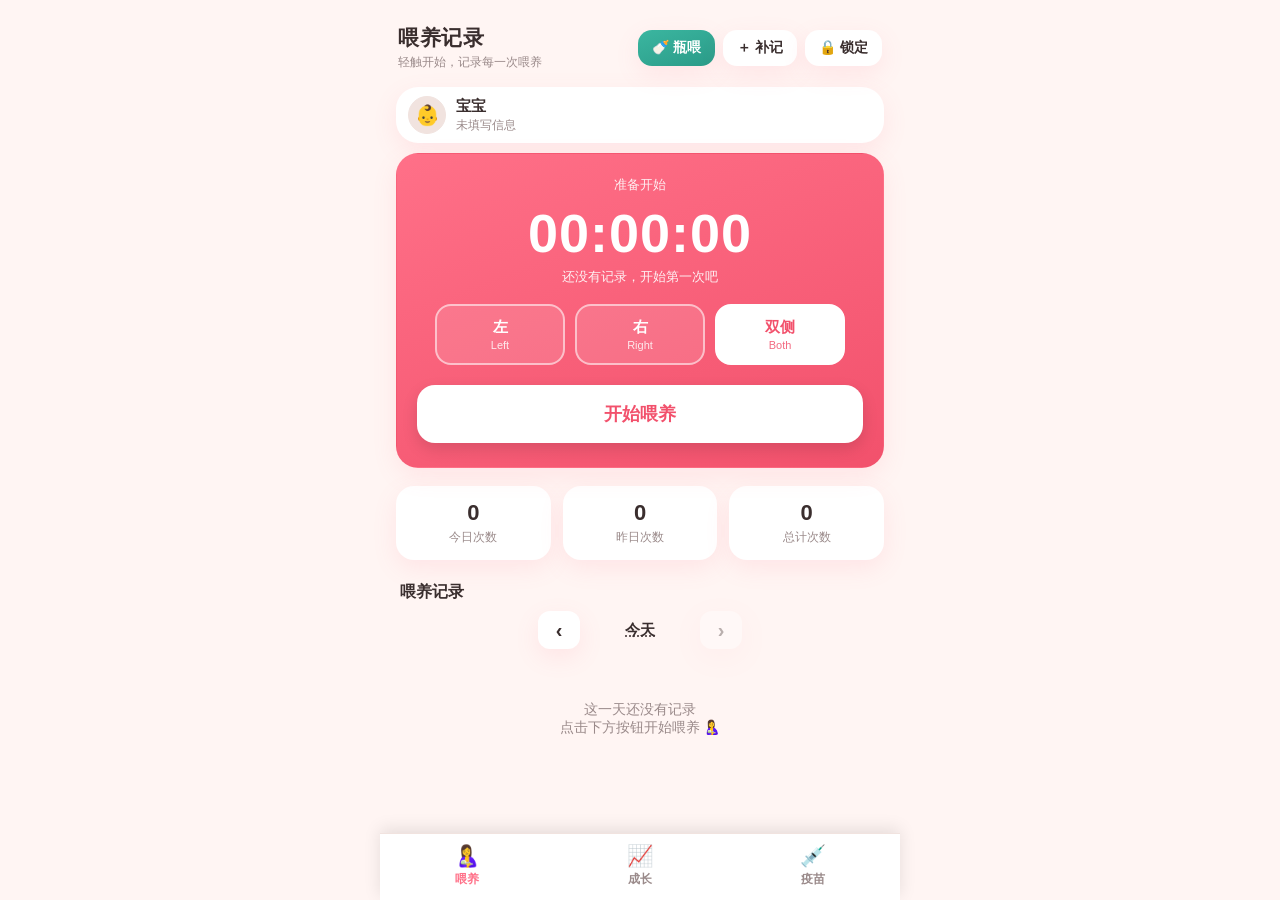
==== commit ca7cca96: "feat: sync only sessions+growth, baby stays local, locked=read-only sync (apk)" ====
--- a/android/app/src/main/assets/index.html
+++ b/android/app/src/main/assets/index.html
@@ -389,11 +389,44 @@
     </div>
   </div><!-- /pageGrow -->
 
+  <div class="page" id="pageVaccine" style="display:none">
+    <header>
+      <div>
+        <h1>疫苗接种</h1>
+        <div class="sub">记录宝宝的每一次接种 💉</div>
+      </div>
+    </header>
+
+    <section class="card compact">
+      <h2>添加接种记录</h2>
+      <div class="mrow">
+        <div class="field" style="flex:1"><label>疫苗名称</label><input type="text" id="vName" autocomplete="off" placeholder="如 乙肝疫苗"></div>
+      </div>
+      <div class="mrow">
+        <div class="field"><label>接种日期</label><input type="date" id="vDate"></div>
+        <div class="field"><label>剂次</label><input type="text" id="vDose" autocomplete="off" placeholder="如 第1剂"></div>
+      </div>
+      <div class="mrow">
+        <div class="field" style="flex:1"><label>接种部位 / 机构</label><input type="text" id="vSite" autocomplete="off" placeholder="如 左上臂 / 社区卫生服务中心"></div>
+      </div>
+      <div class="mrow">
+        <div class="field" style="flex:1"><label>备注</label><input type="text" id="vNote" autocomplete="off" placeholder="厂家、批号、反应等"></div>
+      </div>
+      <button class="btn-ok full" id="vAdd">添加记录</button>
+    </section>
+
+    <section class="hist">
+      <h2>接种记录 <span class="cnt" id="vacCnt"></span></h2>
+      <div id="vacList"></div>
+    </section>
+  </div><!-- /pageVaccine -->
+
 </div><!-- /.wrap -->
 
 <nav class="tabbar">
   <button id="tabFeed" class="on"><span class="ic">🤱</span>喂养</button>
   <button id="tabGrow"><span class="ic">📈</span>成长</button>
+  <button id="tabVaccine"><span class="ic">💉</span>疫苗</button>
 </nav>
 
 <!-- 补记弹窗（喂养） -->
@@ -515,6 +548,33 @@
     <div class="acts">
       <button class="btn-cancel" id="pCancel">取消</button>
       <button class="btn-ok" id="pOk">确定</button>
+    </div>
+  </div>
+</div>
+
+<!-- 疫苗接种：修改弹窗 -->
+<div class="overlay" id="vacEditOverlay">
+  <div class="modal">
+    <h3>修改接种记录</h3>
+    <div class="field">
+      <label>疫苗名称</label>
+      <input type="text" id="veName" autocomplete="off">
+    </div>
+    <div class="mrow">
+      <div class="field"><label>接种日期</label><input type="date" id="veDate"></div>
+      <div class="field"><label>剂次</label><input type="text" id="veDose" autocomplete="off"></div>
+    </div>
+    <div class="field">
+      <label>接种部位 / 机构</label>
+      <input type="text" id="veSite" autocomplete="off">
+    </div>
+    <div class="field">
+      <label>备注</label>
+      <input type="text" id="veNote" autocomplete="off">
+    </div>
+    <div class="acts">
+      <button class="btn-cancel" id="veCancel">取消</button>
+      <button class="btn-ok" id="veSave">保存</button>
     </div>
   </div>
 </div>
@@ -711,6 +771,8 @@
   ok.onclick = ()=>{ ov.classList.remove('show'); onOk(); };
   cancel.onclick = ()=>{ ov.classList.remove('show'); };
 }
+/* HTML 转义，避免用户输入（疫苗名称/备注）造成 XSS */
+function esc(s){ return String(s == null ? '' : s).replace(/[&<>"']/g, c => ({'&':'&amp;','<':'&lt;','>':'&gt;','"':'&quot;',"'":'&#39;'}[c])); }
 
 /* ---------- 滚轮时间选择器 ---------- */
 let pickerApply = null;
@@ -1148,23 +1210,23 @@
 
 /* ---------- 页面切换（喂养 / 成长） ---------- */
 function showPage(which){
-  const feed = document.getElementById('pageFeed');
-  const grow = document.getElementById('pageGrow');
-  const tF = document.getElementById('tabFeed');
-  const tG = document.getElementById('tabGrow');
-  if(which === 'grow'){
-    feed.style.display = 'none';
-    grow.style.display = '';
-    tF.classList.remove('on'); tG.classList.add('on');
-    renderGrowth();           // 进入成长页时刷新列表与曲线
-  } else {
-    grow.style.display = 'none';
-    feed.style.display = '';
-    tG.classList.remove('on'); tF.classList.add('on');
-  }
+  const map = {
+    feed: { page: document.getElementById('pageFeed'), tab: document.getElementById('tabFeed') },
+    grow: { page: document.getElementById('pageGrow'), tab: document.getElementById('tabGrow') },
+    vac:  { page: document.getElementById('pageVaccine'), tab: document.getElementById('tabVaccine') }
+  };
+  for(const k in map){
+    if(!map[k].page || !map[k].tab) continue;
+    const active = (k === which);
+    map[k].page.style.display = active ? '' : 'none';
+    map[k].tab.classList.toggle('on', active);
+  }
+  if(which === 'grow') renderGrowth();   // 进入成长页时刷新列表与曲线
+  if(which === 'vac')  renderVaccine();  // 进入疫苗页时刷新列表
 }
 document.getElementById('tabFeed').addEventListener('click', ()=>showPage('feed'));
 document.getElementById('tabGrow').addEventListener('click', ()=>showPage('grow'));
+document.getElementById('tabVaccine').addEventListener('click', ()=>showPage('vac'));
 
 /* ---------- 宝宝成长记录 ---------- */
 const KEY_INFO = 'bf_baby_info_v1';
@@ -1177,6 +1239,13 @@
 function saveInfo(){ try{ localStorage.setItem(KEY_INFO, JSON.stringify(babyInfo)); }catch(e){} if(!inSync) scheduleSync(); }
 function loadGrowth(){ try{ return JSON.parse(localStorage.getItem(KEY_GROW)) || []; }catch(e){ return []; } }
 function saveGrowth(){ try{ localStorage.setItem(KEY_GROW, JSON.stringify(growth)); }catch(e){} if(!inSync) scheduleSync(); }
+
+/* ---------- 疫苗接种记录（本地保存，不纳入 WebDAV 同步） ---------- */
+const KEY_VAC = 'bf_vaccines_v1';
+let vaccines = loadVaccines();
+let vacEditId = null;
+function loadVaccines(){ try{ return JSON.parse(localStorage.getItem(KEY_VAC)) || []; }catch(e){ return []; } }
+function saveVaccines(){ try{ localStorage.setItem(KEY_VAC, JSON.stringify(vaccines)); }catch(e){ console.warn('save vaccines failed', e); } }
 
 function ageText(birthTs){
   const days = Math.floor((Date.now() - birthTs) / 86400000);
@@ -1530,12 +1599,13 @@
   }
 }
 document.getElementById('exportAllBtn').addEventListener('click', ()=>{
-  downloadJSON({ sessions: sessions, info: babyInfo, records: growth }, '喂养与成长_'+fmtDate(Date.now())+'.json');
+  downloadJSON({ sessions: sessions, info: babyInfo, records: growth, vaccines: vaccines }, '喂养与成长与疫苗_'+fmtDate(Date.now())+'.json');
 });
 document.getElementById('clearAllBtn').addEventListener('click', ()=>{
-  confirmDialog('确定清空全部数据（喂养记录、成长记录、宝宝信息）？此操作不可恢复。', ()=>{
+  confirmDialog('确定清空全部数据（喂养记录、成长记录、宝宝信息、疫苗接种）？此操作不可恢复。', ()=>{
     sessions = []; selectedSide='L'; viewDate = startOfDay(Date.now()); save();
     growth = []; babyInfo = null; saveGrowth(); saveInfo();
+    vaccines = []; saveVaccines(); renderVaccine();
     renderBabyInfo(); renderGrowth(); render();
     toast('已清空全部数据');
   }, '清空全部数据');
@@ -1587,14 +1657,127 @@
           babyInfo = Object.assign({}, parsed.info, { updatedAt: Date.now() });
           saveInfo(); renderBabyInfo();
         }
-        const msg = '已导入 ' + added + ' 条喂养记录' + (addedG ? '、' + addedG + ' 条成长记录' : '') + (parsed && parsed.info ? '，宝宝信息已更新' : '');
-        if(added || addedG || (parsed && parsed.info)) toast(msg);
+        // 疫苗接种
+        let addedV = 0;
+        if(parsed && Array.isArray(parsed.vaccines)){
+          const vids = new Set(vaccines.map(v=>v.id));
+          for(const v of parsed.vaccines){
+            if(!v || v.start == null && v.date == null) continue;
+            const id = v.id || uid();
+            if(vids.has(id)) continue;
+            vids.add(id);
+            vaccines.push(Object.assign({ id: id, updatedAt: Date.now() }, v));
+            addedV++;
+          }
+          if(addedV){ saveVaccines(); renderVaccine(); }
+        }
+        const msg = '已导入 ' + added + ' 条喂养记录' + (addedG ? '、' + addedG + ' 条成长记录' : '') + (addedV ? '、' + addedV + ' 条疫苗记录' : '') + (parsed && parsed.info ? '，宝宝信息已更新' : '');
+        if(added || addedG || addedV || (parsed && parsed.info)) toast(msg);
         else toast('没有新的数据可导入');
       }catch(err){ toast('解析失败：'+err.message); }
     };
     reader.readAsText(file);
   };
   input.click();
+});
+
+/* ---------- 疫苗接种页面逻辑 ---------- */
+function renderVaccine(){ renderVacList(); }
+let vacPage = 1;
+const VAC_PER_PAGE = 30;
+function renderVacList(){
+  const list = document.getElementById('vacList');
+  if(!list) return;
+  const sorted = vaccines.slice().filter(v=>!v._deleted).sort((a,b)=>b.date - a.date);
+  const total = sorted.length;
+  const cnt = document.getElementById('vacCnt');
+  if(cnt) cnt.textContent = total ? ('共 ' + total + ' 条') : '';
+  if(!total){
+    list.innerHTML = '<div class="empty">还没有接种记录<br>在上方添加第一针吧 💉</div>';
+    return;
+  }
+  const pages = Math.max(1, Math.ceil(total / VAC_PER_PAGE));
+  if(vacPage > pages) vacPage = pages;
+  const startIdx = (vacPage - 1) * VAC_PER_PAGE;
+  const items = sorted.slice(startIdx, startIdx + VAC_PER_PAGE);
+  let html = '';
+  for(const v of items){
+    const d = new Date(v.date);
+    const dateStr = (d.getMonth()+1) + '月' + d.getDate() + '日';
+    const sub = [];
+    if(v.dose) sub.push(esc(v.dose));
+    if(v.site) sub.push(esc(v.site));
+    html += '<div class="gitem" data-id="'+v.id+'">'
+      + '<div class="info"><div class="date">'+esc(v.name || '(未命名)')+' · '+dateStr+'</div>'
+      + (sub.length ? '<div class="vals">'+sub.join(' · ')+'</div>' : '')
+      + (v.note ? '<div class="vals">'+esc(v.note)+'</div>' : '')
+      + '</div>'
+      + '<div class="acts"><button class="edit" data-id="'+v.id+'">修改</button>'
+      + '<button class="del" data-id="'+v.id+'">删除</button></div></div>';
+  }
+  list.innerHTML = html;
+}
+document.getElementById('vAdd').addEventListener('click', ()=>{
+  const name = document.getElementById('vName').value.trim();
+  const date = document.getElementById('vDate').value;
+  if(!name){ toast('请填写疫苗名称'); return; }
+  if(!date){ toast('请选择接种日期'); return; }
+  const ts = new Date(date + 'T00:00').getTime();
+  vaccines.push({
+    id: uid(), name: name, date: ts,
+    dose: document.getElementById('vDose').value.trim(),
+    site: document.getElementById('vSite').value.trim(),
+    note: document.getElementById('vNote').value.trim(),
+    updatedAt: Date.now()
+  });
+  saveVaccines(); renderVaccine();
+  document.getElementById('vName').value = '';
+  document.getElementById('vDose').value = '';
+  document.getElementById('vSite').value = '';
+  document.getElementById('vNote').value = '';
+  document.getElementById('vDate').value = fmtDate(Date.now());
+  toast('已添加记录');
+});
+document.getElementById('vacList').addEventListener('click', e=>{
+  const delBtn = e.target.closest('.del');
+  const editBtn = e.target.closest('.edit');
+  if(delBtn){
+    const id = delBtn.dataset.id;
+    confirmDialog('删除这条接种记录？', ()=>{
+      vaccines = vaccines.map(x => x.id === id ? Object.assign({}, x, {_deleted:true, updatedAt:Date.now()}) : x);
+      vacPage = 1; saveVaccines(); renderVaccine(); toast('已删除');
+    }, '删除记录');
+  } else if(editBtn){
+    openVacEdit(editBtn.dataset.id);
+  }
+});
+function openVacEdit(id){
+  const v = vaccines.find(x=>x.id === id); if(!v) return;
+  vacEditId = id;
+  document.getElementById('veName').value = v.name || '';
+  document.getElementById('veDate').value = fmtDate(v.date);
+  document.getElementById('veDose').value = v.dose || '';
+  document.getElementById('veSite').value = v.site || '';
+  document.getElementById('veNote').value = v.note || '';
+  document.getElementById('vacEditOverlay').classList.add('show');
+}
+document.getElementById('veCancel').addEventListener('click', ()=>document.getElementById('vacEditOverlay').classList.remove('show'));
+document.getElementById('vacEditOverlay').addEventListener('click', e=>{ if(e.target === e.currentTarget) e.currentTarget.classList.remove('show'); });
+document.getElementById('veSave').addEventListener('click', ()=>{
+  const v = vaccines.find(x=>x.id === vacEditId); if(!v) return;
+  const name = document.getElementById('veName').value.trim();
+  const date = document.getElementById('veDate').value;
+  if(!name){ toast('请填写疫苗名称'); return; }
+  if(!date){ toast('请选择接种日期'); return; }
+  v.name = name;
+  v.date = new Date(date + 'T00:00').getTime();
+  v.dose = document.getElementById('veDose').value.trim();
+  v.site = document.getElementById('veSite').value.trim();
+  v.note = document.getElementById('veNote').value.trim();
+  v.updatedAt = Date.now();
+  saveVaccines(); renderVaccine();
+  document.getElementById('vacEditOverlay').classList.remove('show');
+  toast('已保存');
 });
 
 /* 成长曲线（Canvas，单条曲线：体重 kg 或 身高 cm，各自独立绘制） */
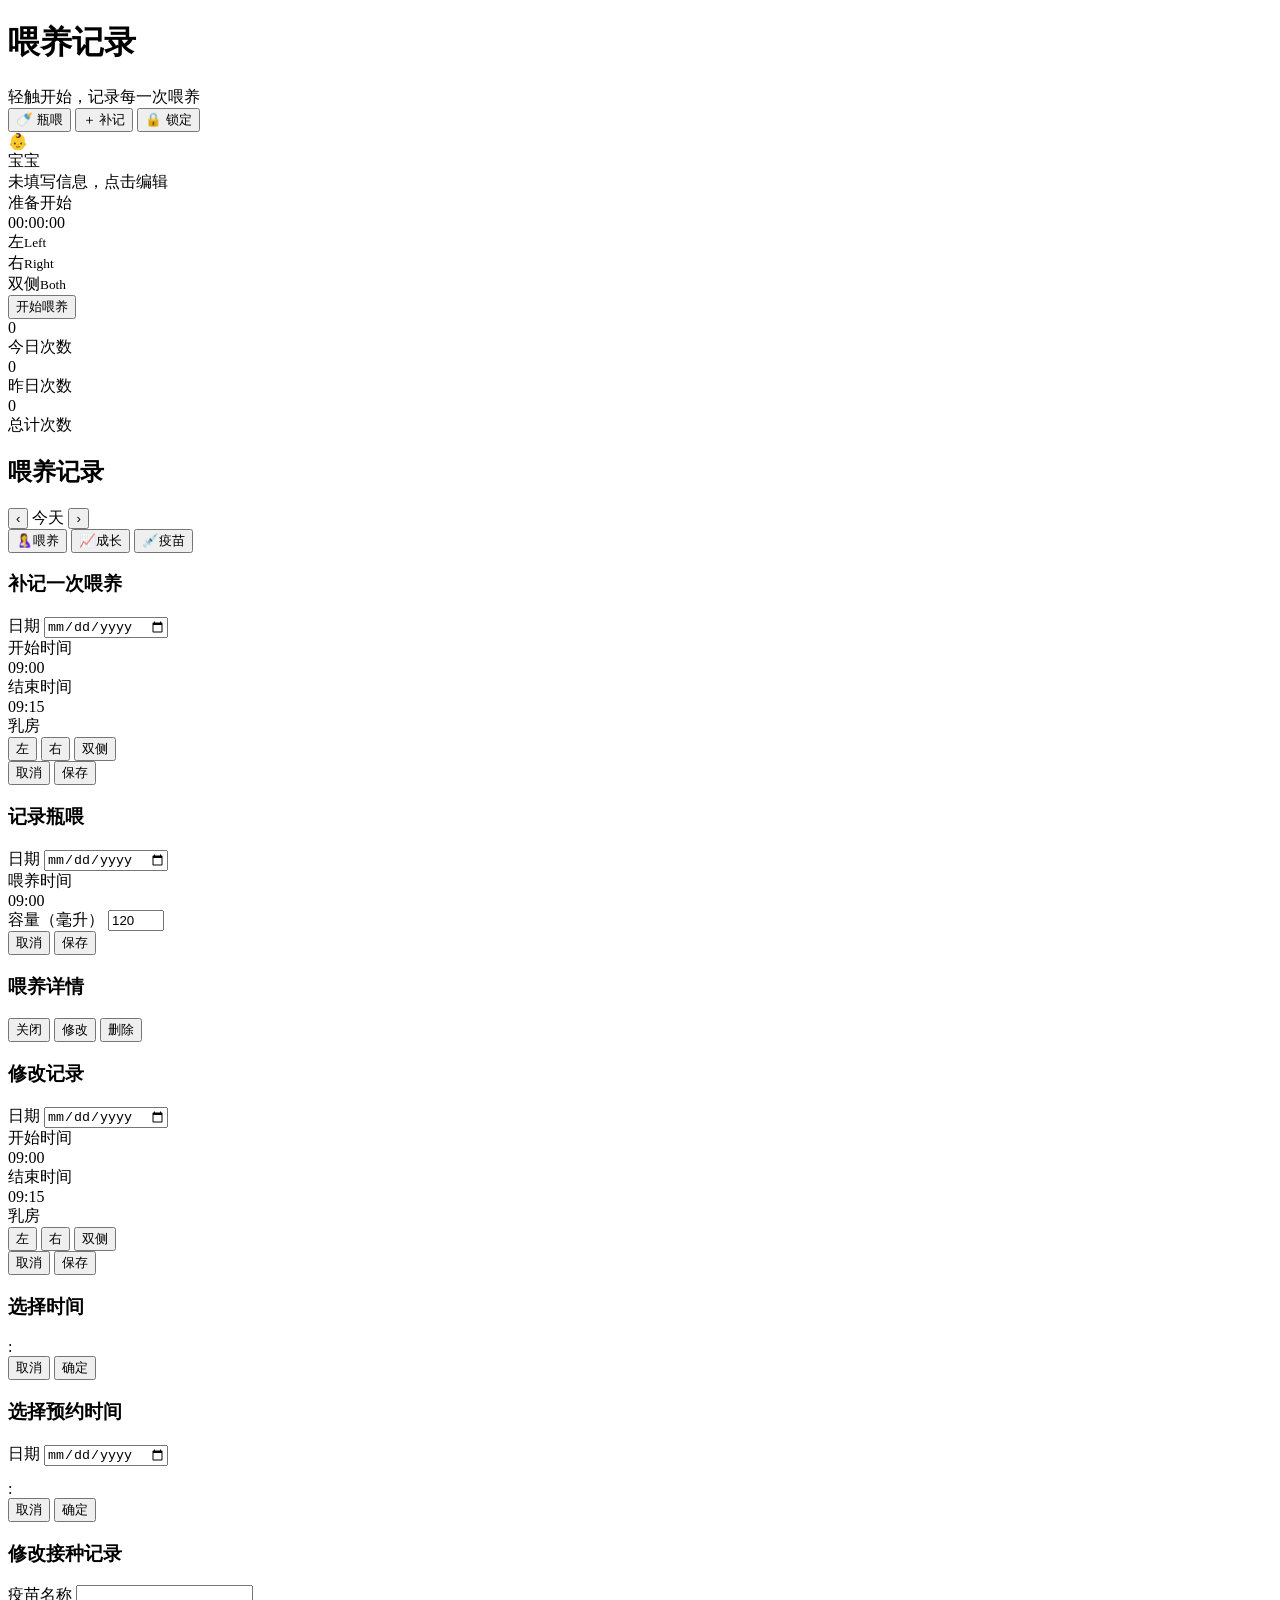
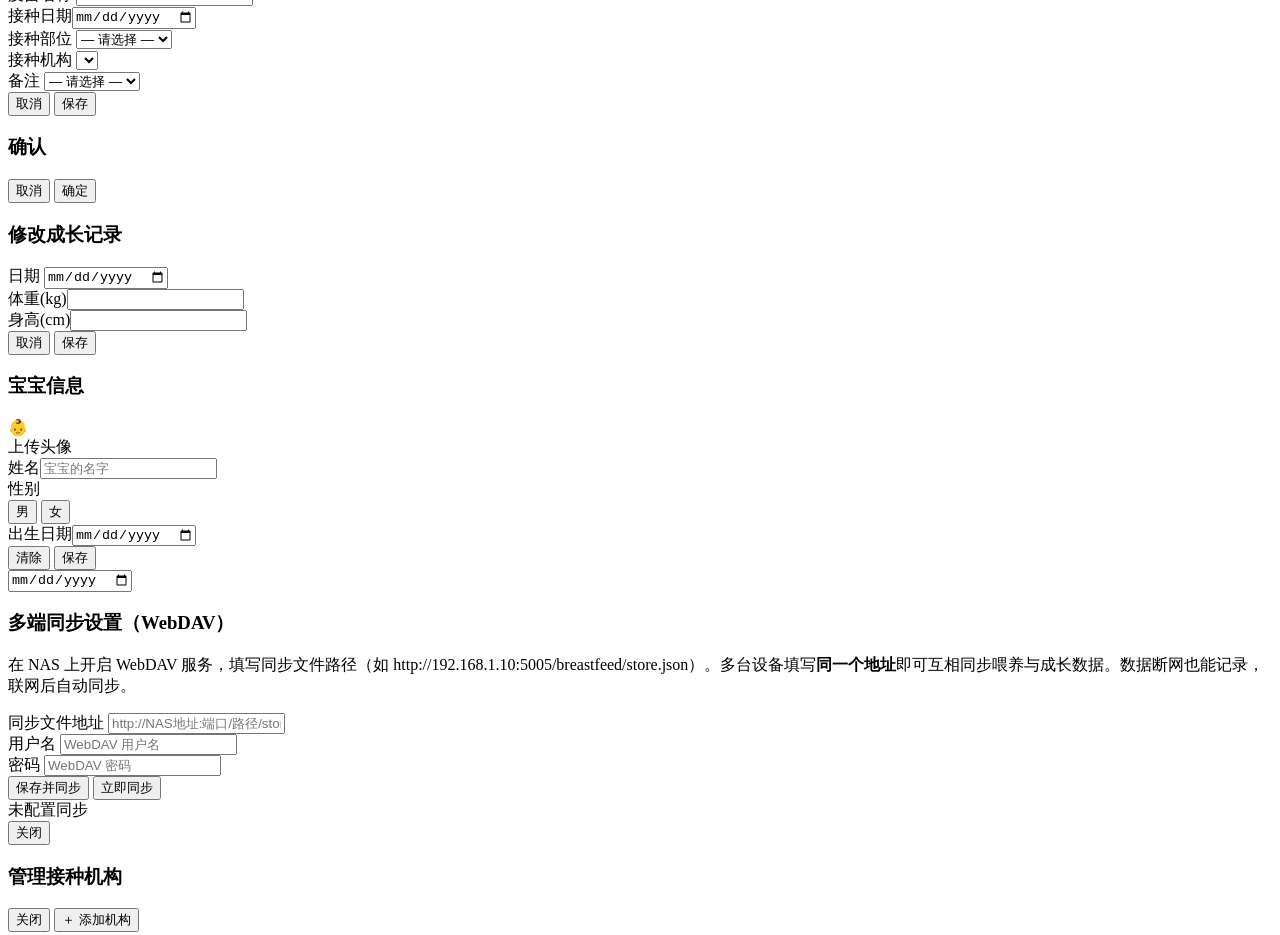
==== commit bec185b1: "feat: sync only sessions+growth, baby stays local, locked=read-only sync (apk)" ====
--- a/android/app/src/main/assets/index.html
+++ b/android/app/src/main/assets/index.html
@@ -19,254 +19,7 @@
   }catch(e){}
 })();
 </script>
-<style>
-  :root{
-    --bg:#fff5f3; --card:#ffffff; --ink:#3a2e2e; --sub:#9a8a8a;
-    --accent:#ff7088; --accent-d:#f2516c; --line:#f1e3df;
-    --L:#5b8def; --R:#ff7eb3; --B:#9b6dd6; --BT:#3bb6a0;
-    --shadow:0 8px 24px rgba(255,112,136,.12);
-    --radius:22px;
-    --accent-soft:rgba(255,112,136,.08);
-    --timer-grad:linear-gradient(160deg,var(--accent),var(--accent-d));
-    --timer-ink:#fff; --timer-border:transparent;
-  }
-  *{box-sizing:border-box;-webkit-tap-highlight-color:transparent;}
-  html,body{margin:0;padding:0;}
-  body{
-    font-family:-apple-system,BlinkMacSystemFont,"PingFang SC","Microsoft YaHei",sans-serif;
-    background:var(--bg); color:var(--ink);
-    padding:env(safe-area-inset-top) env(safe-area-inset-right) env(safe-area-inset-bottom) env(safe-area-inset-left);
-    -webkit-font-smoothing:antialiased;
-  }
-  .wrap{max-width:520px;margin:0 auto;padding:18px 16px 88px;}
-  header{display:flex;align-items:center;justify-content:space-between;margin:6px 2px 16px;}
-  header h1{font-size:21px;margin:0;font-weight:700;letter-spacing:.5px;}
-  header .sub{font-size:12px;color:var(--sub);margin-top:2px;}
-  .topbtns{display:flex;gap:8px;}
-  .iconbtn{
-    border:none;background:var(--card);color:var(--ink);
-    border-radius:14px;padding:9px 14px;font-size:14px;font-weight:600;
-    box-shadow:var(--shadow);cursor:pointer;white-space:nowrap;
-  }
-  .iconbtn.bottle{background:linear-gradient(160deg,var(--BT),#2a9b88);color:#fff;}
-  .iconbtn.on{background:linear-gradient(160deg,#e8b04b,#d99a2b);color:#3a2a05;}
-  /* 锁定模式：禁用喂养页内所有交互，仅查看数据（自动同步不受影响） */
-  #pageFeed.locked button:not(#lockBtn){ pointer-events:none; opacity:.45; }
-  #pageFeed.locked .item,
-  #pageFeed.locked .side{ pointer-events:none; }
-  #pageFeed.locked #lockBtn{ opacity:1; }
-  /* timer card */
-  .timer{
-    background:var(--timer-grad);
-    border-radius:var(--radius);padding:22px 20px 24px;color:var(--timer-ink);
-    border:1px solid var(--timer-border);
-    box-shadow:var(--shadow);text-align:center;position:relative;overflow:hidden;
-  }
-  .timer .label{font-size:13px;opacity:.9;}
-  .clock{font-size:54px;font-weight:800;letter-spacing:1px;margin:8px 0 4px;font-variant-numeric:tabular-nums;}
-  .last{font-size:13px;opacity:.92;min-height:18px;}
-  .sides{display:flex;gap:10px;justify-content:center;margin:18px 0 20px;}
-  .side{
-    flex:1;max-width:130px;border:2px solid rgba(255,255,255,.55);
-    background:rgba(255,255,255,.12);color:#fff;border-radius:16px;
-    padding:12px 0;font-size:15px;font-weight:700;cursor:pointer;
-    transition:.15s;user-select:none;
-  }
-  .side small{display:block;font-size:11px;font-weight:500;opacity:.85;margin-top:2px;}
-  .side.on{background:#fff;color:var(--accent-d);border-color:#fff;}
-  .timerbtns{margin-top:4px;}
-  .mainbtn{
-    width:100%;border:none;border-radius:18px;padding:17px 0;font-size:18px;
-    font-weight:800;cursor:pointer;background:#fff;color:var(--accent-d);
-    box-shadow:0 6px 16px rgba(0,0,0,.12);transition:.12s;
-  }
-  .mainbtn:active{transform:scale(.98);}
-  .mainbtn.stop{background:rgba(0,0,0,.18);color:#fff;}
-  .btnrow{display:flex;gap:12px;}
-  .subbtn{
-    flex:1;border:2px solid rgba(255,255,255,.7);background:rgba(255,255,255,.14);
-    color:#fff;border-radius:18px;padding:18px 0;font-size:18px;font-weight:800;cursor:pointer;transition:.12s;
-  }
-  .subbtn:active{transform:scale(.98);}
-  /* stats */
-  .stats{display:flex;gap:12px;margin:18px 0;}
-  .stat{flex:1;background:var(--card);border-radius:18px;padding:14px 12px;text-align:center;box-shadow:var(--shadow);}
-  .stat .n{font-size:22px;font-weight:800;font-variant-numeric:tabular-nums;}
-  .stat .t{font-size:12px;color:var(--sub);margin-top:3px;}
-  .stat .d{font-size:12px;color:var(--accent);margin-top:4px;font-weight:600;}
-  /* history */
-  .hist h2{font-size:16px;margin:22px 4px 8px;display:flex;justify-content:space-between;align-items:center;}
-  .hist h2 .cnt{font-size:13px;color:var(--sub);font-weight:500;}
-  .daynav{display:flex;align-items:center;justify-content:center;gap:12px;margin:0 4px 12px;}
-  .daynav button{border:none;background:var(--card);color:var(--ink);border-radius:12px;
-    width:42px;height:38px;font-size:20px;font-weight:700;box-shadow:var(--shadow);cursor:pointer;}
-  .daynav button:disabled{opacity:.35;cursor:default;}
-  .daynav .dl{font-size:15px;font-weight:700;min-width:96px;text-align:center;cursor:pointer;text-decoration:underline dotted;}
-  .daynav .today{font-size:13px;color:var(--accent);border:none;background:transparent;font-weight:700;cursor:pointer;padding:4px 8px;}
-  .item{
-    background:var(--card);border-radius:16px;padding:13px 14px;margin-bottom:10px;
-    display:flex;align-items:center;gap:12px;box-shadow:var(--shadow);cursor:pointer;
-  }
-  .badge{
-    width:40px;height:40px;border-radius:12px;flex:none;display:flex;
-    align-items:center;justify-content:center;color:#fff;font-weight:800;font-size:15px;
-  }
-  .badge.L{background:var(--L);} .badge.R{background:var(--R);} .badge.B{background:var(--B);}
-  .badge.BTL{background:var(--BT);}
-  .item .info{flex:1;min-width:0;}
-  .item .time{font-size:15px;font-weight:700;font-variant-numeric:tabular-nums;}
-  .item .meta{font-size:12px;color:var(--sub);margin-top:2px;}
-  .item .gap{font-size:12px;color:var(--accent);margin-top:3px;font-variant-numeric:tabular-nums;}
-  .item .gap.first{color:var(--sub);}
-  .item .dur{font-size:15px;font-weight:700;font-variant-numeric:tabular-nums;white-space:nowrap;}
-  .empty{text-align:center;color:var(--sub);padding:40px 0;font-size:14px;}
-  /* footer */
-  .foot{display:flex;gap:12px;margin-top:26px;justify-content:center;}
-  .foot button{
-    border:none;background:transparent;color:var(--sub);font-size:13px;
-    padding:8px 12px;cursor:pointer;text-decoration:underline;
-  }
-  .sync label{display:block;font-size:13px;color:var(--sub);margin:12px 0 4px;}
-  .sync input{width:100%;box-sizing:border-box;padding:9px 10px;border:1px solid var(--line);border-radius:10px;background:var(--bg);color:var(--text);font-size:14px;}
-  .sync .hint{font-size:12px;color:var(--sub);line-height:1.6;margin:6px 0 2px;}
-  .sync-btns{display:flex;gap:10px;margin-top:14px;}
-  .sync-btns button{flex:1;border:none;border-radius:10px;padding:11px;font-size:14px;cursor:pointer;}
-  .sync-btns #wdSave{background:var(--accent);color:#fff;}
-  .sync-btns #wdNow{background:var(--card);color:var(--text);border:1px solid var(--line);}
-  .wd-status{margin-top:12px;font-size:13px;padding:8px 10px;border-radius:8px;}
-  .wd-status.none{color:var(--sub);}
-  .wd-status.ok{color:#0a8a3f;background:rgba(10,138,63,.1);}
-  .wd-status.syncing{color:#9a6b00;background:rgba(154,107,0,.1);}
-  .wd-status.error{color:#c0392b;background:rgba(192,57,43,.1);}
-  /* modal */
-  .overlay{
-    position:fixed;inset:0;background:rgba(0,0,0,.45);display:none;
-    align-items:center;justify-content:center;padding:20px;z-index:50;
-  }
-  .overlay.show{display:flex;}
-  .modal{background:var(--card);border-radius:20px;padding:22px;width:100%;max-width:380px;box-shadow:var(--shadow);max-height:86vh;overflow-y:auto;}
-  .modal h3{margin:0 0 14px;font-size:18px;}
-  .modal p{margin:0 0 16px;font-size:14px;color:var(--sub);line-height:1.5;}
-  .field{margin-bottom:14px;}
-  .field label{display:block;font-size:13px;color:var(--sub);margin-bottom:6px;}
-  .field input,.field select,.tfield{
-    width:100%;padding:12px;border:1px solid var(--line);border-radius:12px;
-    font-size:17px;background:var(--bg);color:var(--ink);
-    font-family:inherit;text-align:center;font-variant-numeric:tabular-nums;
-  }
-  .tfield{cursor:pointer;}
-  .seg{display:flex;gap:8px;}
-  .seg button{flex:1;padding:11px 0;border:1px solid var(--line);background:var(--bg);
-    border-radius:12px;font-size:15px;font-weight:700;color:var(--ink);cursor:pointer;}
-  .seg button.on{background:var(--accent);color:#fff;border-color:var(--accent);}
-  .mrow{display:flex;gap:10px;}
-  .mrow .field{flex:1;}
-  .detail-row{display:flex;justify-content:space-between;padding:9px 2px;border-bottom:1px solid var(--line);font-size:15px;}
-  .detail-row:last-child{border-bottom:none;}
-  .detail-row .k{color:var(--sub);}
-  .detail-row .v{font-weight:700;font-variant-numeric:tabular-nums;}
-  .modal .acts{display:flex;gap:10px;margin-top:14px;}
-  .modal .acts button{flex:1;padding:13px 0;border:none;border-radius:14px;font-size:16px;font-weight:700;cursor:pointer;}
-  .btn-ok{background:var(--accent);color:#fff;}
-  .btn-cancel{background:var(--line);color:var(--ink);}
-  .btn-danger{background:#ff5a5a;color:#fff;}
-  /* wheel picker */
-  .wheels{display:flex;align-items:center;justify-content:center;gap:8px;margin:6px 0 4px;position:relative;}
-  .wheel{height:200px;width:78px;overflow-y:auto;scroll-snap-type:y mandatory;-webkit-overflow-scrolling:touch;position:relative;}
-  .wheel::-webkit-scrollbar{display:none;}
-  .witem{height:40px;display:flex;align-items:center;justify-content:center;font-size:24px;font-weight:700;scroll-snap-align:center;color:var(--sub);}
-  .witem.on{color:var(--accent-d);font-size:28px;font-weight:800;}
-  .wpad{height:80px;}
-  .wcolon{font-size:26px;font-weight:800;color:var(--ink);}
-  .wsel{position:absolute;top:50%;left:8px;right:8px;height:40px;transform:translateY(-50%);
-    border-top:1px solid var(--line);border-bottom:1px solid var(--line);pointer-events:none;border-radius:8px;background:var(--accent-soft);}
-  /* toast */
-  #toast{
-    position:fixed;left:50%;bottom:40px;transform:translateX(-50%) translateY(20px);
-    background:rgba(40,30,30,.92);color:#fff;padding:12px 20px;border-radius:14px;
-    font-size:14px;opacity:0;pointer-events:none;transition:.25s;z-index:99;max-width:80%;text-align:center;
-  }
-  #toast.show{opacity:1;transform:translateX(-50%) translateY(0);}
-  /* hidden native date input for day picking */
-  #dayPicker{position:absolute;opacity:0;pointer-events:none;width:1px;height:1px;}
-  /* 页面切换 + 底部导航 */
-  .page{min-height:60vh;}
-  .tabbar{position:fixed;left:0;right:0;bottom:0;max-width:520px;margin:0 auto;display:flex;
-    background:var(--card);box-shadow:0 -4px 16px rgba(0,0,0,.10);border-top:1px solid var(--line);z-index:40;}
-  .tabbar button{flex:1;border:none;background:transparent;color:var(--sub);padding:10px 0 12px;
-    font-size:12px;font-weight:600;cursor:pointer;display:flex;flex-direction:column;align-items:center;gap:3px;}
-  .tabbar button .ic{font-size:21px;}
-  .tabbar button.on{color:var(--accent);}
-  /* 喂养页跳转卡片 */
-  .growjump{display:flex;align-items:center;justify-content:space-between;background:var(--card);
-    border-radius:var(--radius);padding:16px;margin:16px 0;box-shadow:var(--shadow);}
-  .gj-left{display:flex;align-items:center;gap:12px;}
-  .gj-ic{font-size:26px;}
-  .gj-t{font-size:16px;font-weight:700;color:var(--ink);}
-  .gj-s{font-size:12px;color:var(--sub);margin-top:2px;}
-  /* 成长页卡片 */
-  .card{background:var(--card);border-radius:var(--radius);padding:18px 16px;margin:16px 0;box-shadow:var(--shadow);}
-  .card h2{font-size:16px;margin:0 0 12px;}
-  .grow-summary{font-size:14px;color:var(--accent);font-weight:700;margin-bottom:12px;min-height:18px;}
-  .chartwrap{position:relative;width:100%;}
-  #growthChartW, #growthChartH{width:100%;display:block;}
-  .legend{display:flex;gap:18px;justify-content:center;margin-top:10px;font-size:13px;}
-  .lg-w{color:var(--accent);} .lg-h{color:var(--L);}
-  .btn-ok.full{width:100%;}
-  /* 成长页：添加记录按钮更大更圆润 */
-  #gAdd{font-size:17px;font-weight:800;padding:16px;margin-top:6px;border-radius:18px;letter-spacing:1px;}
-  /* 成长记录翻页 */
-  .pager{display:flex;align-items:center;justify-content:center;gap:16px;margin-top:14px;}
-  .pager button{border:none;background:var(--line);color:var(--ink);border-radius:12px;
-    padding:9px 18px;font-size:14px;font-weight:600;cursor:pointer;}
-  .pager button:disabled{opacity:.4;cursor:default;}
-  .pager .pginfo{font-size:13px;color:var(--sub);min-width:54px;text-align:center;}
-  .gitem{background:var(--card);border-radius:16px;padding:13px 14px;margin-bottom:10px;
-    display:flex;align-items:center;gap:12px;box-shadow:var(--shadow);}
-  .gitem .info{flex:1;min-width:0;}
-  .gitem .date{font-size:15px;font-weight:700;}
-  .gitem .vals{font-size:13px;color:var(--sub);margin-top:2px;}
-  .gitem .acts{display:flex;gap:8px;}
-  .gitem .acts button{border:none;background:var(--line);color:var(--ink);border-radius:10px;
-    padding:8px 12px;font-size:13px;font-weight:600;cursor:pointer;}
-  .gitem .acts .del{background:#ff5a5a;color:#fff;}
-
-  /* 宝宝信息卡（展示 + 头像） */
-  .baby-head{display:flex;align-items:center;gap:14px;}
-  .baby-avatar{width:62px;height:62px;border-radius:50%;flex:0 0 62px;overflow:hidden;
-    background:var(--line);display:flex;align-items:center;justify-content:center;
-    border:1px solid var(--line);cursor:pointer;position:relative;}
-  .baby-avatar img{width:100%;height:100%;object-fit:cover;display:block;}
-  .baby-avatar .ph{font-size:32px;line-height:1;}
-  .baby-main{flex:1;min-width:0;}
-  .baby-name{font-size:18px;font-weight:800;color:var(--ink);
-    white-space:nowrap;overflow:hidden;text-overflow:ellipsis;}
-  .baby-meta{font-size:13px;color:var(--sub);margin-top:3px;
-    white-space:nowrap;overflow:hidden;text-overflow:ellipsis;}
-  .baby-edit{margin-left:auto;}
-  /* 弹窗内头像编辑 */
-  .avatar-pick{display:flex;flex-direction:column;align-items:center;gap:10px;margin-bottom:14px;}
-  .avatar-pick .av{width:84px;height:84px;border-radius:50%;overflow:hidden;background:var(--line);
-    display:flex;align-items:center;justify-content:center;border:1px solid var(--line);}
-  .avatar-pick .av img{width:100%;height:100%;object-fit:cover;display:block;}
-  .avatar-pick .av .ph{font-size:42px;}
-  .avatar-upload{border:1px dashed var(--line);color:var(--sub);background:transparent;
-    border-radius:12px;padding:8px 14px;font-size:13px;cursor:pointer;}
-  .avatar-upload:hover{color:var(--accent);border-color:var(--accent);}
-
-  /* 喂养页：时间卡上方的宝宝信息（只读，单行展示） */
-  #feedBabyCard{display:flex;align-items:center;gap:10px;padding:9px 12px;margin:10px 0;}
-  #feedBabyCard .baby-head{gap:10px;padding:0;flex:1;min-width:0;}
-  #feedBabyCard .baby-avatar{width:38px;height:38px;flex:0 0 38px;font-size:20px;cursor:default;}
-  #feedBabyCard .baby-avatar .ph{font-size:20px;}
-  #feedBabyCard .baby-name{font-size:15px;font-weight:700;}
-  #feedBabyCard .baby-meta{font-size:12px;margin-top:1px;}
-  /* 成长页：添加记录卡片更紧凑 */
-  .card.compact{padding:12px 14px;margin:12px 0;}
-  .card.compact h2{margin:0 0 8px;font-size:15px;}
-  .card.compact .field{margin-bottom:10px;}
-
-</style>
+<link rel="stylesheet" href="css/styles.css">
 </head>
 <body>
 <div class="wrap">
@@ -397,20 +150,82 @@
       </div>
     </header>
 
+    <section class="card next-card">
+      <div class="next-head">
+        <h2>下次接种</h2>
+        <span class="next-tip">基于预约时间</span>
+      </div>
+      <div id="vacNext"></div>
+    </section>
+
+    <section class="card compact appt-card">
+      <h2>疫苗预约</h2>
+      <div class="mrow">
+        <div class="field" style="flex:1">
+          <label>疫苗（从方案选择）</label>
+          <select id="aPick"></select>
+        </div>
+      </div>
+      <div class="mrow">
+        <div class="field" style="flex:1"><label>预约时间</label><button type="button" class="timebtn" id="aDateTimeBtn">请选择</button></div>
+      </div>
+      <div class="mrow">
+        <div class="field" style="flex:1">
+          <label>接种机构</label>
+          <select id="aOrg"></select>
+        </div>
+      </div>
+      <button class="btn-ok full" id="aAdd">添加预约</button>
+      <div id="apptList" class="appt-list"></div>
+    </section>
+
+    <section class="card compact sched-card">
+      <div class="sched-head" id="schedHead">
+        <h2>免疫方案时间表 <span class="cnt" id="schedCnt"></span></h2>
+        <button class="linkbtn" id="schedToggle">展开 ▾</button>
+      </div>
+      <div id="vacSched" class="sched-body" style="display:none"></div>
+    </section>
+
     <section class="card compact">
-      <h2>添加接种记录</h2>
-      <div class="mrow">
-        <div class="field" style="flex:1"><label>疫苗名称</label><input type="text" id="vName" autocomplete="off" placeholder="如 乙肝疫苗"></div>
+      <div class="sched-head" style="margin-bottom:10px">
+        <h2>添加接种记录</h2>
+        <button class="linkbtn" id="vOrgManageBtn" type="button">管理机构</button>
+      </div>
+      <div class="mrow">
+        <div class="field" style="flex:1">
+          <label>从方案速选（可选）</label>
+          <select id="vPick"></select>
+        </div>
       </div>
       <div class="mrow">
         <div class="field"><label>接种日期</label><input type="date" id="vDate"></div>
-        <div class="field"><label>剂次</label><input type="text" id="vDose" autocomplete="off" placeholder="如 第1剂"></div>
-      </div>
-      <div class="mrow">
-        <div class="field" style="flex:1"><label>接种部位 / 机构</label><input type="text" id="vSite" autocomplete="off" placeholder="如 左上臂 / 社区卫生服务中心"></div>
-      </div>
-      <div class="mrow">
-        <div class="field" style="flex:1"><label>备注</label><input type="text" id="vNote" autocomplete="off" placeholder="厂家、批号、反应等"></div>
+        <div class="field">
+          <label>接种部位</label>
+          <select id="vSite">
+            <option value="">— 请选择 —</option>
+            <option>左上臂</option>
+            <option>右上臂</option>
+            <option>左大腿</option>
+            <option>右大腿</option>
+            <option>口服</option>
+          </select>
+        </div>
+      </div>
+      <div class="mrow">
+        <div class="field" style="flex:1">
+          <label>接种机构</label>
+          <select id="vOrg"></select>
+        </div>
+        <div class="field">
+          <label>备注</label>
+          <select id="vNote">
+            <option value="">— 请选择 —</option>
+            <option>自费</option>
+            <option>免费</option>
+            <option>不接种</option>
+          </select>
+        </div>
       </div>
       <button class="btn-ok full" id="vAdd">添加记录</button>
     </section>
@@ -552,6 +367,27 @@
   </div>
 </div>
 
+<!-- 预约日期时间选择器：日期原生日历 + 时分线性滚轮（不循环） -->
+<div class="overlay" id="apptPickerOverlay">
+  <div class="modal">
+    <h3>选择预约时间</h3>
+    <div class="field" style="margin-bottom:14px">
+      <label>日期</label>
+      <input type="date" id="apDate">
+    </div>
+    <div class="wheels">
+      <div class="wsel"></div>
+      <div class="wheel" id="awH"><div class="wpad"></div></div>
+      <div class="wcolon">:</div>
+      <div class="wheel" id="awM"><div class="wpad"></div></div>
+    </div>
+    <div class="acts">
+      <button class="btn-cancel" id="apCancel">取消</button>
+      <button class="btn-ok" id="apOk">确定</button>
+    </div>
+  </div>
+</div>
+
 <!-- 疫苗接种：修改弹窗 -->
 <div class="overlay" id="vacEditOverlay">
   <div class="modal">
@@ -562,15 +398,32 @@
     </div>
     <div class="mrow">
       <div class="field"><label>接种日期</label><input type="date" id="veDate"></div>
-      <div class="field"><label>剂次</label><input type="text" id="veDose" autocomplete="off"></div>
-    </div>
-    <div class="field">
-      <label>接种部位 / 机构</label>
-      <input type="text" id="veSite" autocomplete="off">
-    </div>
-    <div class="field">
-      <label>备注</label>
-      <input type="text" id="veNote" autocomplete="off">
+      <div class="field">
+        <label>接种部位</label>
+        <select id="veSite">
+          <option value="">— 请选择 —</option>
+          <option>左上臂</option>
+          <option>右上臂</option>
+          <option>左大腿</option>
+          <option>右大腿</option>
+          <option>口服</option>
+        </select>
+      </div>
+    </div>
+    <div class="mrow">
+      <div class="field" style="flex:1">
+          <label>接种机构</label>
+          <select id="veOrg"></select>
+      </div>
+      <div class="field">
+        <label>备注</label>
+        <select id="veNote">
+          <option value="">— 请选择 —</option>
+          <option>自费</option>
+          <option>免费</option>
+          <option>不接种</option>
+        </select>
+      </div>
     </div>
     <div class="acts">
       <button class="btn-cancel" id="veCancel">取消</button>
@@ -665,1215 +518,29 @@
   </div>
 </div>
 
+<!-- 机构管理弹窗（增删改接种机构） -->
+<div class="overlay" id="orgManageOverlay">
+  <div class="modal">
+    <h3>管理接种机构</h3>
+    <div id="orgManageList" class="org-manage-list"></div>
+    <div class="mrow" style="margin-top:6px">
+      <button type="button" class="btn-cancel" id="orgManageClose" style="flex:1">关闭</button>
+      <button type="button" class="btn-ok" id="orgManageAdd" style="flex:1">＋ 添加机构</button>
+    </div>
+  </div>
+</div>
+
 <div id="toast"></div>
 
-<script>
-const KEY = 'bf_sessions_v1';
-const SIDE_NAME = {L:'左', R:'右', B:'双侧'};
-let sessions = load();
-// 喂养方式默认为「双侧」
-function computeDefaultSide(){
-  return 'B';
-}
-let selectedSide = computeDefaultSide();
-let tick = null;
-let viewDate = startOfDay(Date.now());
-let editId = null;
-
-function load(){ try{ return JSON.parse(localStorage.getItem(KEY)) || []; }catch(e){ return []; } }
-let inSync = false;
-function save(){ try{ localStorage.setItem(KEY, JSON.stringify(sessions)); }catch(e){ console.warn('save failed', e); } if(!inSync) scheduleSync(); }
-function getActive(){ return sessions.find(s => s.end === null && !s._deleted) || null; }
-function uid(){ return Date.now().toString(36) + Math.random().toString(36).slice(2,6); }
-function buzz(ms){ try{ navigator.vibrate && navigator.vibrate(ms); }catch(e){} }
-
-function startOfDay(ts){ const d = new Date(ts); d.setHours(0,0,0,0); return d.getTime(); }
-function isSameDay(a,b){ return startOfDay(a) === startOfDay(b); }
-
-function pad(n){ return n<10 ? '0'+n : ''+n; }
-function fmtHMS(ms){
-  let s = Math.max(0, Math.floor(ms/1000));
-  const h = Math.floor(s/3600); s -= h*3600;
-  const m = Math.floor(s/60); s -= m*60;
-  return pad(h)+':'+pad(m)+':'+pad(s);
-}
-// 时长显示为「时分」 H:MM
-function fmtHM(ms){
-  const m = Math.max(0, Math.round(ms/60000));
-  return Math.floor(m/60) + ':' + pad(m%60);
-}
-// 时长显示为「分秒」带单位，如 10分15秒；超过1小时则加「时」
-function fmtMinSec(ms){
-  let s = Math.max(0, Math.round(ms/1000));
-  const h = Math.floor(s/3600); s -= h*3600;
-  const m = Math.floor(s/60); s -= m*60;
-  if(h>0) return h+'时'+m+'分'+s+'秒';
-  return m+'分'+s+'秒';
-}
-/* 间隔显示：距上一次喂养的时长（天/小时/分钟，不带秒） */
-function fmtGap(ms){
-  if(ms < 60000) return '不到1分钟';
-  const totalMin = Math.round(ms/60000);
-  const days = Math.floor(totalMin/1440);
-  const hours = Math.floor((totalMin%1440)/60);
-  const mins = totalMin%60;
-  if(days>0) return days+'天'+(hours>0?hours+'小时':'')+(mins>0&&hours===0?mins+'分钟':'');
-  if(hours>0) return hours+'小时'+(mins>0?mins+'分钟':'');
-  return mins+'分钟';
-}
-function fmtClock(ts){
-  const d = new Date(ts);
-  return pad(d.getHours())+':'+pad(d.getMinutes());
-}
-function fmtDate(ts){
-  const d = new Date(ts);
-  return d.getFullYear()+'-'+pad(d.getMonth()+1)+'-'+pad(d.getDate());
-}
-function fmtDateCn(ts){
-  const d = new Date(ts);
-  const wk = ['日','一','二','三','四','五','六'][d.getDay()];
-  return (d.getMonth()+1)+'月'+d.getDate()+'日 周'+wk;
-}
-function fmtRelative(ts){
-  const diff = Date.now() - ts;
-  if(diff < 60000) return '刚刚';
-  if(diff < 3600000) return Math.floor(diff/60000)+'分钟前';
-  if(diff < 86400000) return Math.floor(diff/3600000)+'小时前';
-  return Math.floor(diff/86400000)+'天前';
-}
-function netDuration(s){
-  const end = s.end != null ? s.end : Date.now();
-  let paused = s.pausedTotal || 0;
-  if(s.end == null && s.pausedAt) paused += Date.now() - s.pausedAt;
-  return Math.max(0, end - s.start - paused);
-}
-function liveElapsed(s){
-  let paused = s.pausedTotal || 0;
-  if(s.pausedAt) paused += Date.now() - s.pausedAt;
-  return Math.max(0, Date.now() - s.start - paused);
-}
-
-/* ---------- 轻提示 / 确认弹窗 ---------- */
-let toastTimer = null;
-function toast(msg){
-  const t = document.getElementById('toast');
-  t.textContent = msg; t.classList.add('show');
-  clearTimeout(toastTimer);
-  toastTimer = setTimeout(()=>t.classList.remove('show'), 2200);
-}
-function confirmDialog(msg, onOk, title){
-  document.getElementById('cfMsg').textContent = msg;
-  document.getElementById('cfTitle').textContent = title || '确认';
-  const ov = document.getElementById('confirmOverlay');
-  ov.classList.add('show');
-  const ok = document.getElementById('cfOk');
-  const cancel = document.getElementById('cfCancel');
-  ok.onclick = ()=>{ ov.classList.remove('show'); onOk(); };
-  cancel.onclick = ()=>{ ov.classList.remove('show'); };
-}
-/* HTML 转义，避免用户输入（疫苗名称/备注）造成 XSS */
-function esc(s){ return String(s == null ? '' : s).replace(/[&<>"']/g, c => ({'&':'&amp;','<':'&lt;','>':'&gt;','"':'&quot;',"'":'&#39;'}[c])); }
-
-/* ---------- 滚轮时间选择器 ---------- */
-let pickerApply = null;
-function buildWheel(wheel, max){
-  let html = '';
-  for(let i=0;i<=max;i++) html += '<div class="witem" data-v="'+i+'">'+pad(i)+'</div>';
-  wheel.innerHTML = '<div class="wpad"></div>'+html+'<div class="wpad"></div>';
-  wheel.onscroll = ()=> markWheel(wheel, max);
-}
-function markWheel(wheel, max){
-  const idx = Math.min(max, Math.max(0, Math.round(wheel.scrollTop/40)));
-  wheel.querySelectorAll('.witem').forEach(el=>{
-    el.classList.toggle('on', parseInt(el.dataset.v,10)===idx);
-  });
-}
-function wheelVal(wheel, max){ return Math.min(max, Math.max(0, Math.round(wheel.scrollTop/40))); }
-function setWheel(wheel, val){ wheel.scrollTop = val*40; }
-function openPicker(initH, initM, apply){
-  pickerApply = apply;
-  const wh = document.getElementById('wheelH'), wm = document.getElementById('wheelM');
-  document.getElementById('pickerOverlay').classList.add('show');
-  // 弹窗显示后（有布局）再定位滚轮，保证高亮与选中带精确对齐
-  requestAnimationFrame(()=>{
-    setWheel(wh, initH); setWheel(wm, initM);
-    markWheel(wh, 23); markWheel(wm, 59);
-  });
-}
-buildWheel(document.getElementById('wheelH'), 23);
-buildWheel(document.getElementById('wheelM'), 59);
-document.getElementById('pCancel').addEventListener('click', ()=>document.getElementById('pickerOverlay').classList.remove('show'));
-document.getElementById('pOk').addEventListener('click', ()=>{
-  const h = wheelVal(document.getElementById('wheelH'),23);
-  const m = wheelVal(document.getElementById('wheelM'),59);
-  document.getElementById('pickerOverlay').classList.remove('show');
-  if(pickerApply) pickerApply(h, m);
-});
-
-/* ---------- 渲染 ---------- */
-function render(){
-  renderTimer();
-  renderStats();
-  renderHistory();
-}
-/* 每秒刷新计时卡片：喂养中显示本次时长；空闲且有记录时显示距上次喂养的时长 */
-function tickUpdate(){
-  const clock = document.getElementById('clock');
-  const active = getActive();
-  if(active){
-    clock.textContent = fmtHMS(liveElapsed(active));
-  } else {
-    const done = sessions.filter(s=>s.end!==null && !s._deleted);
-    if(done.length){
-      const lastS = done[done.length-1];
-      clock.textContent = fmtHMS(Date.now() - lastS.end);
-    }
-  }
-}
-function renderTimer(){
-  const active = getActive();
-  const label = document.getElementById('timerLabel');
-  const clock = document.getElementById('clock');
-  const last = document.getElementById('lastLine');
-  const mainBtn = document.getElementById('mainBtn');
-  const activeBtns = document.getElementById('activeBtns');
-  const pauseBtn = document.getElementById('pauseBtn');
-  const sides = document.getElementById('sides').children;
-  const done = sessions.filter(s=>s.end!==null && !s._deleted);
-
-  if(!active){
-    label.textContent = '准备开始';
-    clock.textContent = '00:00:00';
-    mainBtn.style.display = '';
-    activeBtns.style.display = 'none';
-    for(const el of sides){
-      el.classList.toggle('on', el.dataset.side === selectedSide);
-      el.style.pointerEvents = ''; el.style.opacity = '';
-    }
-    if(done.length){
-      const lastS = done[done.length-1];
-      label.textContent = '距上次喂养';
-      clock.textContent = fmtHMS(Date.now() - lastS.end);
-      last.textContent = '上次结束：' + fmtClock(lastS.end) + ' · 时长 ' + fmtMinSec(netDuration(lastS));
-    } else {
-      last.textContent = '还没有记录，开始第一次吧';
-    }
-  } else {
-    mainBtn.style.display = 'none';
-    activeBtns.style.display = 'flex';
-    for(const el of sides){ el.classList.remove('on'); el.style.pointerEvents='none'; el.style.opacity='.5'; }
-
-    if(active.pausedAt){
-      label.textContent = '已暂停 · ' + SIDE_NAME[active.side];
-      clock.textContent = fmtHMS(liveElapsed(active));
-      pauseBtn.textContent = '继续';
-      last.textContent = '暂停于 ' + fmtClock(active.pausedAt);
-    } else {
-      label.textContent = '喂养中 · ' + SIDE_NAME[active.side];
-      clock.textContent = fmtHMS(liveElapsed(active));
-      pauseBtn.textContent = '暂停';
-      last.textContent = '开始于 ' + fmtClock(active.start);
-    }
-  }
-
-  // 喂养中 或 空闲但已有记录（需实时显示距上次喂养）时保持每秒刷新
-  const needTick = !!active || done.length > 0;
-  if(needTick){ if(!tick) tick = setInterval(tickUpdate, 1000); }
-  else { if(tick){ clearInterval(tick); tick = null; } }
-}
-function renderStats(){
-  const done = sessions.filter(s=>s.end!==null && !s._deleted);
-  const today = done.filter(s=>isSameDay(s.end,Date.now()));
-  const yes = done.filter(s=>isSameDay(s.end,Date.now()-86400000));
-  document.getElementById('stTodayN').textContent = today.length;
-  document.getElementById('stYesN').textContent = yes.length;
-  document.getElementById('stAllN').textContent = done.length;
-}
-function renderHistory(){
-  const list = document.getElementById('histList');
-  const today0 = startOfDay(Date.now());
-  let dl;
-  if(viewDate === today0) dl = '今天';
-  else if(viewDate === today0 - 86400000) dl = '昨天';
-  else dl = fmtDateCn(viewDate);
-  document.getElementById('dayLabel').textContent = dl;
-  document.getElementById('prevDay').disabled = false;
-  document.getElementById('nextDay').disabled = (viewDate >= today0);
-  document.getElementById('todayBtn').style.display = (viewDate === today0) ? 'none' : '';
-
-  const daySessions = sessions
-    .filter(s => isSameDay(s.start, viewDate) && !s._deleted)
-    .sort((a,b)=> b.start - a.start);
-
-  /* 计算每条记录距上一次喂养的间隔：基于全部记录按开始时间升序，跨天也计入 */
-  const gapMap = {};
-  const allSorted = sessions.filter(s=> s.start != null && !s._deleted).sort((a,b)=> a.start - b.start);
-  for(let i=1;i<allSorted.length;i++){
-    const prev = allSorted[i-1];
-    const pEnd = (prev.end != null) ? prev.end : prev.start;
-    gapMap[allSorted[i].id] = allSorted[i].start - pEnd;
-  }
-
-  document.getElementById('histCnt').textContent = daySessions.length ? ('共 '+daySessions.length+' 次') : '';
-  if(!daySessions.length){
-    list.innerHTML = '<div class="empty">这一天还没有记录<br>点击下方按钮开始喂养 🤱</div>';
-    return;
-  }
-  let html = '';
-  for(const s of daySessions){
-    const isBottle = s.type === 'bottle';
-    const active = s.end === null;
-    let badge, timeStr, meta, durStr;
-    if(isBottle){
-      badge = '<div class="badge BTL">瓶</div>';
-      timeStr = fmtClock(s.start);
-      meta = '瓶喂 · ' + s.volume + 'ml';
-      durStr = s.volume + 'ml';
-    } else {
-      badge = '<div class="badge '+s.side+'">'+s.side+'</div>';
-      const sameDay = isSameDay(s.start, s.end == null ? Date.now() : s.end);
-      timeStr = sameDay ? (fmtClock(s.start)+' – '+(active ? '进行中' : fmtClock(s.end)))
-                         : (fmtClock(s.start)+' 起');
-      const paused = (s.pausedTotal||0) + (s.pausedAt ? (Date.now()-s.pausedAt) : 0);
-      meta = SIDE_NAME[s.side] + (paused>60000 ? ' · 含暂停'+fmtMinSec(paused) : '');
-      durStr = active ? fmtMinSec(liveElapsed(s)) : fmtMinSec(netDuration(s));
-    }
-    let gapHtml;
-    if(Object.prototype.hasOwnProperty.call(gapMap, s.id)){
-      gapHtml = '<div class="gap">距上次 '+fmtGap(gapMap[s.id])+'</div>';
-    } else {
-      gapHtml = '<div class="gap first">首次记录</div>';
-    }
-    html += '<div class="item" data-id="'+s.id+'">'
-      + badge
-      + '<div class="info"><div class="time">'+timeStr+'</div>'
-      + '<div class="meta">'+meta+'</div>'+gapHtml+'</div>'
-      + '<div class="dur">'+durStr+'</div>'
-      + '</div>';
-  }
-  list.innerHTML = html;
-}
-
-/* ---------- 计时交互 ---------- */
-document.getElementById('sides').addEventListener('click', e=>{
-  const el = e.target.closest('.side'); if(!el || getActive()) return;
-  selectedSide = el.dataset.side; buzz(15); renderTimer();
-});
-document.getElementById('mainBtn').addEventListener('click', ()=>{
-  if(getActive()) return;
-  sessions.push({id:uid(), type:'nurse', start:Date.now(), end:null, side:selectedSide, pausedTotal:0, pausedAt:null, updatedAt:Date.now()});
-  buzz(30); save(); render();
-});
-document.getElementById('pauseBtn').addEventListener('click', ()=>{
-  const active = getActive(); if(!active) return;
-  if(active.pausedAt){
-    active.pausedTotal = (active.pausedTotal||0) + (Date.now() - active.pausedAt);
-    active.pausedAt = null; buzz(20);
-  } else {
-    active.pausedAt = Date.now(); buzz(20);
-  }
-  active.updatedAt = Date.now();
-  save(); render();
-});
-document.getElementById('endBtn').addEventListener('click', ()=>{
-  const active = getActive(); if(!active) return;
-  if(active.pausedAt){
-    active.pausedTotal = (active.pausedTotal||0) + (Date.now() - active.pausedAt);
-    active.pausedAt = null;
-  }
-  active.end = Date.now();
-  active.updatedAt = Date.now();
-  selectedSide = computeDefaultSide();
-  buzz([20,40,20]); save(); render();
-});
-
-/* ---------- 时间字段绑定（点击唤起滚轮） ---------- */
-// 每个时间字段维护一个 "HH:MM" 值，显示在 .tfield 上
-const timeFields = {};
-function bindTimeField(id, initH, initM){
-  const el = document.getElementById(id);
-  timeFields[id] = {h:initH, m:initM};
-  el.textContent = pad(initH)+':'+pad(initM);
-  el.addEventListener('click', ()=>{
-    openPicker(timeFields[id].h, timeFields[id].m, (h,m)=>{
-      timeFields[id].h = h; timeFields[id].m = m;
-      el.textContent = pad(h)+':'+pad(m);
-    });
-  });
-}
-bindTimeField('mStartD', 9, 0);
-bindTimeField('mEndD', 9, 15);
-bindTimeField('bTimeD', 9, 0);
-bindTimeField('eStartD', 9, 0);
-bindTimeField('eEndD', 9, 15);
-
-/* ---------- 补记（喂养） ---------- */
-let mSide = 'L';
-const overlay = document.getElementById('overlay');
-function openModal(){
-  const now = new Date();
-  document.getElementById('mDate').value = fmtDate(now.getTime());
-  timeFields['mStartD'].h = now.getHours(); timeFields['mStartD'].m = now.getMinutes();
-  document.getElementById('mStartD').textContent = pad(now.getHours())+':'+pad(now.getMinutes());
-  const end = new Date(now.getTime()+15*60000);
-  timeFields['mEndD'].h = end.getHours(); timeFields['mEndD'].m = end.getMinutes();
-  document.getElementById('mEndD').textContent = pad(end.getHours())+':'+pad(end.getMinutes());
-  mSide = 'L';
-  document.querySelectorAll('#mSeg button').forEach(b=>b.classList.toggle('on', b.dataset.side==='L'));
-  overlay.classList.add('show');
-}
-function closeModal(){ overlay.classList.remove('show'); }
-document.getElementById('addBtn').addEventListener('click', openModal);
-document.getElementById('mCancel').addEventListener('click', closeModal);
-overlay.addEventListener('click', e=>{ if(e.target===overlay) closeModal(); });
-document.querySelectorAll('#mSeg button').forEach(b=>{
-  b.onclick = ()=>{ mSide=b.dataset.side; document.querySelectorAll('#mSeg button').forEach(x=>x.classList.toggle('on', x===b)); };
-});
-document.getElementById('mSave').addEventListener('click', ()=>{
-  const date = document.getElementById('mDate').value;
-  const sh = timeFields['mStartD'].h, sm = timeFields['mStartD'].m;
-  const eh = timeFields['mEndD'].h, em = timeFields['mEndD'].m;
-  if(!date){ toast('请选择日期'); return; }
-  const start = new Date(date+'T'+pad(sh)+':'+pad(sm)+':00').getTime();
-  const end = new Date(date+'T'+pad(eh)+':'+pad(em)+':00').getTime();
-  if(isNaN(start)||isNaN(end)){ toast('时间格式有误'); return; }
-  if(end <= start){ toast('结束时间需晚于开始时间'); return; }
-  if(end > Date.now()+60000){ toast('结束时间不能晚于现在'); return; }
-  sessions.push({id:uid(), type:'nurse', start, end, side:mSide, pausedTotal:0, pausedAt:null, updatedAt:Date.now()});
-  save(); render(); closeModal();
-});
-
-/* ---------- 瓶喂 ---------- */
-const bottleOverlay = document.getElementById('bottleOverlay');
-function openBottle(){
-  const now = new Date();
-  document.getElementById('bDate').value = fmtDate(now.getTime());
-  timeFields['bTimeD'].h = now.getHours(); timeFields['bTimeD'].m = now.getMinutes();
-  document.getElementById('bTimeD').textContent = pad(now.getHours())+':'+pad(now.getMinutes());
-  document.getElementById('bVol').value = 120;
-  bottleOverlay.classList.add('show');
-}
-function closeBottle(){ bottleOverlay.classList.remove('show'); }
-document.getElementById('bottleBtn').addEventListener('click', openBottle);
-document.getElementById('bCancel').addEventListener('click', closeBottle);
-bottleOverlay.addEventListener('click', e=>{ if(e.target===bottleOverlay) closeBottle(); });
-document.getElementById('bSave').addEventListener('click', ()=>{
-  const date = document.getElementById('bDate').value;
-  const h = timeFields['bTimeD'].h, m = timeFields['bTimeD'].m;
-  const vol = parseInt(document.getElementById('bVol').value,10);
-  if(!date){ toast('请选择日期'); return; }
-  if(!vol || vol<1){ toast('请填写容量'); return; }
-  const start = new Date(date+'T'+pad(h)+':'+pad(m)+':00').getTime();
-  if(isNaN(start)){ toast('时间格式有误'); return; }
-  if(start > Date.now()+60000){ toast('喂养时间不能晚于现在'); return; }
-  sessions.push({id:uid(), type:'bottle', start, end:start, volume:vol, pausedTotal:0, pausedAt:null, updatedAt:Date.now()});
-  save(); render(); closeBottle();
-});
-
-/* ---------- 详情 / 修改 / 删除 ---------- */
-const detailOverlay = document.getElementById('detailOverlay');
-const editOverlay = document.getElementById('editOverlay');
-function openDetail(id){
-  const s = sessions.find(x=>x.id===id); if(!s) return;
-  const isBottle = s.type === 'bottle';
-  const active = s.end === null;
-  const paused = (s.pausedTotal||0) + (s.pausedAt ? (Date.now()-s.pausedAt) : 0);
-  let rows = '';
-  rows += '<div class="detail-row"><span class="k">日期</span><span class="v">'+fmtDateCn(s.start)+'</span></div>';
-  if(isBottle){
-    rows += '<div class="detail-row"><span class="k">时间</span><span class="v">'+fmtClock(s.start)+'</span></div>';
-    rows += '<div class="detail-row"><span class="k">容量</span><span class="v">'+s.volume+' ml</span></div>';
-    rows += '<div class="detail-row"><span class="k">类型</span><span class="v">瓶喂</span></div>';
-  } else if(active){
-    rows += '<div class="detail-row"><span class="k">开始</span><span class="v">'+fmtClock(s.start)+'</span></div>';
-    rows += '<div class="detail-row"><span class="k">状态</span><span class="v">进行中</span></div>';
-    rows += '<div class="detail-row"><span class="k">已用</span><span class="v">'+fmtHMS(liveElapsed(s))+'</span></div>';
-  } else {
-    rows += '<div class="detail-row"><span class="k">开始</span><span class="v">'+fmtClock(s.start)+'</span></div>';
-    rows += '<div class="detail-row"><span class="k">结束</span><span class="v">'+fmtClock(s.end)+'</span></div>';
-    rows += '<div class="detail-row"><span class="k">时长</span><span class="v">'+fmtMinSec(netDuration(s))+'</span></div>';
-    if(paused>60000) rows += '<div class="detail-row"><span class="k">暂停</span><span class="v">'+fmtMinSec(paused)+'</span></div>';
-    rows += '<div class="detail-row"><span class="k">乳房</span><span class="v">'+SIDE_NAME[s.side]+'</span></div>';
-  }
-  document.getElementById('detailBody').innerHTML = rows;
-  // 按钮显隐：进行中不可修改，但可删除
-  document.getElementById('dEdit').style.display = active ? 'none' : '';
-  detailOverlay.classList.add('show');
-  document.getElementById('dEdit').onclick = ()=>{ detailOverlay.classList.remove('show'); openEdit(id); };
-  document.getElementById('dDelete').onclick = ()=>{
-    detailOverlay.classList.remove('show');
-    confirmDialog('删除这条记录？删除后不可恢复。', ()=>{
-      sessions = sessions.map(x => x.id===id ? Object.assign({}, x, {_deleted:true, updatedAt:Date.now(), end: x.end==null ? Date.now() : x.end}) : x);
-      save(); render(); toast('已删除');
-    }, '删除记录');
-  };
-}
-document.getElementById('dClose').addEventListener('click', ()=>detailOverlay.classList.remove('show'));
-detailOverlay.addEventListener('click', e=>{ if(e.target===detailOverlay) detailOverlay.classList.remove('show'); });
-
-function openEdit(id){
-  const s = sessions.find(x=>x.id===id); if(!s) return;
-  editId = id;
-  const isBottle = s.type === 'bottle';
-  document.getElementById('eDate').value = fmtDate(s.start);
-  // 自动带出原开始时间
-  const sd = new Date(s.start);
-  timeFields['eStartD'].h = sd.getHours();
-  timeFields['eStartD'].m = sd.getMinutes();
-  document.getElementById('eStartD').textContent = pad(sd.getHours())+':'+pad(sd.getMinutes());
-  // 自动带出原结束时间（无结束则沿用开始）
-  const ed = new Date(s.end != null ? s.end : s.start);
-  timeFields['eEndD'].h = ed.getHours();
-  timeFields['eEndD'].m = ed.getMinutes();
-  document.getElementById('eEndD').textContent = pad(ed.getHours())+':'+pad(ed.getMinutes());
-  // 切换字段显示：瓶喂无结束时间/乳房，有容量
-  document.getElementById('eEndField').style.display = isBottle ? 'none' : '';
-  document.getElementById('eVolField').style.display = isBottle ? '' : 'none';
-  document.getElementById('eSideField').style.display = isBottle ? 'none' : '';
-  if(isBottle){
-    document.getElementById('eVol').value = s.volume;
-  } else {
-    document.querySelectorAll('#eSeg button').forEach(b=>b.classList.toggle('on', b.dataset.side===s.side));
-  }
-  editOverlay.classList.add('show');
-}
-document.getElementById('eCancel').addEventListener('click', ()=>editOverlay.classList.remove('show'));
-editOverlay.addEventListener('click', e=>{ if(e.target===editOverlay) editOverlay.classList.remove('show'); });
-document.querySelectorAll('#eSeg button').forEach(b=>{
-  b.onclick = ()=>{ document.querySelectorAll('#eSeg button').forEach(x=>x.classList.toggle('on', x===b)); };
-});
-document.getElementById('eSave').addEventListener('click', ()=>{
-  const s = sessions.find(x=>x.id===editId); if(!s) return;
-  const date = document.getElementById('eDate').value;
-  const h = timeFields['eStartD'].h, m = timeFields['eStartD'].m;
-  if(!date){ toast('请选择日期'); return; }
-  const start = new Date(date+'T'+pad(h)+':'+pad(m)+':00').getTime();
-  if(isNaN(start)){ toast('时间格式有误'); return; }
-  if(s.type === 'bottle'){
-    const vol = parseInt(document.getElementById('eVol').value,10);
-    if(!vol||vol<1){ toast('请填写容量'); return; }
-    if(start > Date.now()+60000){ toast('时间不能晚于现在'); return; }
-    s.start = start; s.end = start; s.volume = vol; s.updatedAt = Date.now();
-  } else {
-    const eh = timeFields['eEndD'].h, em = timeFields['eEndD'].m;
-    const end = new Date(date+'T'+pad(eh)+':'+pad(em)+':00').getTime();
-    if(isNaN(end)){ toast('时间格式有误'); return; }
-    if(end <= start){ toast('结束时间需晚于开始时间'); return; }
-    if(end > Date.now()+60000){ toast('结束时间不能晚于现在'); return; }
-    let side = document.querySelector('#eSeg button.on');
-    s.start = start; s.end = end; s.side = side ? side.dataset.side : s.side;
-    // 保留原有暂停信息（修改记录时不再清零）
-    s.updatedAt = Date.now();
-  }
-  save(); render(); editOverlay.classList.remove('show');
-});
-
-/* 历史列表点击：打开详情 */
-document.getElementById('histList').addEventListener('click', e=>{
-  const item = e.target.closest('.item');
-  if(item) openDetail(item.dataset.id);
-});
-
-/* 日期导航 + 选择 + 回到今天 */
-document.getElementById('prevDay').addEventListener('click', ()=>{ viewDate -= 86400000; render(); });
-document.getElementById('nextDay').addEventListener('click', ()=>{
-  const today0 = startOfDay(Date.now());
-  if(viewDate < today0){ viewDate += 86400000; render(); }
-});
-document.getElementById('todayBtn').addEventListener('click', ()=>{ viewDate = startOfDay(Date.now()); render(); });
-document.getElementById('dayLabel').addEventListener('click', ()=>{
-  const dp = document.getElementById('dayPicker');
-  dp.value = fmtDate(viewDate);
-  dp.showPicker ? dp.showPicker() : dp.click();
-});
-document.getElementById('dayPicker').addEventListener('change', e=>{
-  if(e.target.value){ viewDate = new Date(e.target.value+'T00:00').getTime(); render(); }
-});
-
-/* ---------- 确认弹窗通用按钮 ---------- */
-document.getElementById('cfCancel').addEventListener('click', ()=>document.getElementById('confirmOverlay').classList.remove('show'));
-document.getElementById('confirmOverlay').addEventListener('click', e=>{ if(e.target===e.currentTarget) e.currentTarget.classList.remove('show'); });
-
-/* PWA */
-if('serviceWorker' in navigator){
-  window.addEventListener('load', ()=>{ navigator.serviceWorker.register('sw.js').catch(()=>{}); });
-}
-
-/* ---------- 仅明亮模式（无主题切换） ---------- */
-/* 进入页面时确保安卓原生状态栏/导航栏为浅色背景 + 深色图标 */
-(function(){
-  try{
-    const b = window.AndroidBridge;
-    if(b && typeof b.setBarColors === 'function') b.setBarColors('#fff5f3','#fff5f3', true);
-  }catch(e){}
-})();
-
-/* ---------- 页面切换（喂养 / 成长） ---------- */
-function showPage(which){
-  const map = {
-    feed: { page: document.getElementById('pageFeed'), tab: document.getElementById('tabFeed') },
-    grow: { page: document.getElementById('pageGrow'), tab: document.getElementById('tabGrow') },
-    vac:  { page: document.getElementById('pageVaccine'), tab: document.getElementById('tabVaccine') }
-  };
-  for(const k in map){
-    if(!map[k].page || !map[k].tab) continue;
-    const active = (k === which);
-    map[k].page.style.display = active ? '' : 'none';
-    map[k].tab.classList.toggle('on', active);
-  }
-  if(which === 'grow') renderGrowth();   // 进入成长页时刷新列表与曲线
-  if(which === 'vac')  renderVaccine();  // 进入疫苗页时刷新列表
-}
-document.getElementById('tabFeed').addEventListener('click', ()=>showPage('feed'));
-document.getElementById('tabGrow').addEventListener('click', ()=>showPage('grow'));
-document.getElementById('tabVaccine').addEventListener('click', ()=>showPage('vac'));
-
-/* ---------- 宝宝成长记录 ---------- */
-const KEY_INFO = 'bf_baby_info_v1';
-const KEY_GROW = 'bf_growth_v1';
-let babyInfo = loadInfo();
-let growth = loadGrowth();
-let growEditId = null;
-
-function loadInfo(){ try{ return JSON.parse(localStorage.getItem(KEY_INFO)) || null; }catch(e){ return null; } }
-function saveInfo(){ try{ localStorage.setItem(KEY_INFO, JSON.stringify(babyInfo)); }catch(e){} if(!inSync) scheduleSync(); }
-function loadGrowth(){ try{ return JSON.parse(localStorage.getItem(KEY_GROW)) || []; }catch(e){ return []; } }
-function saveGrowth(){ try{ localStorage.setItem(KEY_GROW, JSON.stringify(growth)); }catch(e){} if(!inSync) scheduleSync(); }
-
-/* ---------- 疫苗接种记录（本地保存，不纳入 WebDAV 同步） ---------- */
-const KEY_VAC = 'bf_vaccines_v1';
-let vaccines = loadVaccines();
-let vacEditId = null;
-function loadVaccines(){ try{ return JSON.parse(localStorage.getItem(KEY_VAC)) || []; }catch(e){ return []; } }
-function saveVaccines(){ try{ localStorage.setItem(KEY_VAC, JSON.stringify(vaccines)); }catch(e){ console.warn('save vaccines failed', e); } }
-
-function ageText(birthTs){
-  const days = Math.floor((Date.now() - birthTs) / 86400000);
-  if(days < 0) return '还未出生';
-  if(days < 30) return '出生 ' + days + ' 天';
-  const months = Math.floor(days / 30);
-  const rem = days % 30;
-  return months + ' 个月' + (rem ? (' ' + rem + ' 天') : '');
-}
-/* 宝宝信息：展示卡渲染（头像 / 姓名 / 月龄） */
-function applyBabyToCard(ids){
-  const img = document.getElementById(ids.img);
-  const ph = document.getElementById(ids.ph);
-  const nameEl = document.getElementById(ids.name);
-  const metaEl = document.getElementById(ids.meta);
-  if(!img) return;
-  if(babyInfo && babyInfo.avatar){
-    img.src = babyInfo.avatar; img.style.display = ''; ph.style.display = 'none';
-  } else {
-    img.removeAttribute('src'); img.style.display = 'none'; ph.style.display = '';
-  }
-  nameEl.textContent = (babyInfo && babyInfo.name) ? babyInfo.name : '宝宝';
-  if(babyInfo && (babyInfo.sex || babyInfo.birth)){
-    let s = '';
-    if(babyInfo.sex) s += (babyInfo.sex === 'M' ? '男' : '女');
-    if(babyInfo.birth){
-      const t = new Date(babyInfo.birth).getTime();
-      if(!isNaN(t)) s += (s ? ' · ' : '') + ageText(t);
-    }
-    metaEl.textContent = s || '未填写出生信息';
-  } else {
-    metaEl.textContent = '未填写信息';
-  }
-}
-function renderBabyInfo(){
-  applyBabyToCard({img:'babyAvatar', ph:'babyAvatarPh', name:'babyDispName', meta:'babyDispMeta'});
-  applyBabyToCard({img:'feedBabyAvatar', ph:'feedBabyAvatarPh', name:'feedBabyName', meta:'feedBabyMeta'});
-}
-
-/* 打开宝宝信息编辑弹窗（含头像上传） */
-let babyAvatarDraft = null;
-function openBabyEdit(){
-  const name = document.getElementById('babyName');
-  const sex = document.getElementById('babySex');
-  const birth = document.getElementById('babyBirth');
-  const img = document.getElementById('babyAvEdit');
-  const ph = document.getElementById('babyAvEditPh');
-  name.value = babyInfo ? (babyInfo.name || '') : '';
-  birth.value = babyInfo ? (babyInfo.birth || '') : '';
-  sex.querySelectorAll('button').forEach(b=>b.classList.toggle('on', b.dataset.sex === (babyInfo ? (babyInfo.sex || '') : '')));
-  babyAvatarDraft = babyInfo ? (babyInfo.avatar || null) : null;
-  if(babyAvatarDraft){ img.src = babyAvatarDraft; img.style.display=''; ph.style.display='none'; }
-  else { img.removeAttribute('src'); img.style.display='none'; ph.style.display=''; }
-  document.getElementById('babyEditOverlay').classList.add('show');
-}
-document.getElementById('editBabyBtn').addEventListener('click', openBabyEdit);
-document.getElementById('babyAvatarWrap').addEventListener('click', openBabyEdit);
-document.getElementById('babyAvEditWrap').addEventListener('click', ()=>document.getElementById('babyAvatarInput').click());
-document.getElementById('babyAvatarInput').addEventListener('change', e=>{
-  const file = e.target.files && e.target.files[0];
-  if(!file) return;
-  const reader = new FileReader();
-  reader.onload = ev=>{
-    babyAvatarDraft = ev.target.result;
-    const img = document.getElementById('babyAvEdit');
-    const ph = document.getElementById('babyAvEditPh');
-    img.src = babyAvatarDraft; img.style.display=''; ph.style.display='none';
-  };
-  reader.readAsDataURL(file);
-});
-document.querySelectorAll('#babySex button').forEach(b=>{
-  b.onclick = ()=>{ document.querySelectorAll('#babySex button').forEach(x=>x.classList.toggle('on', x===b)); };
-});
-document.getElementById('babySave').addEventListener('click', ()=>{
-  const name = document.getElementById('babyName').value.trim();
-  const birth = document.getElementById('babyBirth').value;
-  const sexBtn = document.querySelector('#babySex button.on');
-  const sex = sexBtn ? sexBtn.dataset.sex : '';
-  if(!name && !birth && !babyAvatarDraft){ toast('请至少填写姓名或出生日期'); return; }
-  babyInfo = { name: name || '', sex, birth, avatar: babyAvatarDraft, updatedAt: Date.now() };
-  saveInfo(); renderBabyInfo();
-  document.getElementById('babyEditOverlay').classList.remove('show');
-  toast('已保存宝宝信息');
-});
-document.getElementById('babyCancel').addEventListener('click', ()=>{
-  babyInfo = { _deleted: true, updatedAt: Date.now() }; saveInfo(); renderBabyInfo();
-  document.getElementById('babyEditOverlay').classList.remove('show');
-  toast('已清除宝宝信息');
-});
-/* 点击弹窗外的遮罩区域关闭（仅丢弃草稿，不清空已保存信息） */
-document.getElementById('babyEditOverlay').addEventListener('click', e=>{ if(e.target===e.currentTarget) e.currentTarget.classList.remove('show'); });
-
-/* 添加成长记录 */
-document.getElementById('gDate').value = fmtDate(Date.now());
-document.getElementById('gAdd').addEventListener('click', ()=>{
-  const date = document.getElementById('gDate').value;
-  const w = parseFloat(document.getElementById('gWeight').value);
-  const h = parseFloat(document.getElementById('gHeight').value);
-  if(!date){ toast('请选择日期'); return; }
-  if(isNaN(w) && isNaN(h)){ toast('请至少填写体重或身高'); return; }
-  if(!isNaN(w) && w <= 0){ toast('体重需大于 0'); return; }
-  if(!isNaN(h) && h <= 0){ toast('身高需大于 0'); return; }
-  const ts = new Date(date + 'T00:00').getTime();
-  growth.push({ id: uid(), date: ts, weight: isNaN(w) ? null : w, height: isNaN(h) ? null : h, updatedAt: Date.now() });
-  growPage = 1; saveGrowth(); renderGrowth();
-  document.getElementById('gWeight').value = '';
-  document.getElementById('gHeight').value = '';
-  document.getElementById('gDate').value = fmtDate(Date.now());
-  toast('已添加记录');
-});
-
-/* ===================== WebDAV 多端同步 ===================== */
-const WEBDAV_KEY = 'bf_webdav';
-let wdBusy = false, wdTimer = null, wdLast = 0, wdErr = '', wdStatus = '';
-function getWebDav(){ try{ return JSON.parse(localStorage.getItem(WEBDAV_KEY)||'null'); }catch(e){ return null; } }
-function wdBasic(cfg){ try{ return 'Basic ' + btoa(unescape(encodeURIComponent((cfg.user||'')+':'+(cfg.pass||'')))); }catch(e){ return ''; } }
-function wdHeaders(cfg, extra){ return Object.assign({ 'Authorization': wdBasic(cfg) }, extra||{}); }
-async function wdMkcol(cfg, url){
-  try{
-    const u = new URL(url); const segs = u.pathname.split('/').filter(Boolean); segs.pop();
-    let base = u.origin;
-    for(const seg of segs){ base += '/' + seg; try{ await fetch(base, { method:'MKCOL', headers: wdHeaders(cfg) }); }catch(e){} }
-  }catch(e){}
-}
-async function wdGet(cfg){
-  const r = await fetch(cfg.url, { method:'GET', headers: wdHeaders(cfg) });
-  if(r.status === 404) return null;
-  if(!r.ok) throw new Error('下载失败 HTTP '+r.status);
-  try{ return await r.json(); }catch(e){ return null; }
-}
-async function wdPut(cfg, obj){
-  await wdMkcol(cfg, cfg.url);
-  const r = await fetch(cfg.url, { method:'PUT', headers: wdHeaders(cfg, {'Content-Type':'application/json'}), body: JSON.stringify(obj) });
-  if(!r.ok) throw new Error('上传失败 HTTP '+r.status);
-}
-function mergeBoth(local, remote){
-  const map = new Map();
-  for(const x of (local||[])) if(x && x.id) map.set(x.id, x);
-  for(const x of (remote||[])){
-    if(!x || !x.id) continue;
-    const cur = map.get(x.id);
-    if(!cur || (x.updatedAt||0) > (cur.updatedAt||0)) map.set(x.id, x);
-  }
-  const out = []; const seen = new Set();
-  for(const x of (local||[])){ if(x && x.id){ out.push(map.get(x.id)); seen.add(x.id); } }
-  for(const x of (remote||[])){ if(x && x.id && !seen.has(x.id)){ out.push(x); seen.add(x.id); } }
-  return out;
-}
-function sigArr(arr){ return (arr||[]).map(x=> x && x.id ? x.id+':'+(x.updatedAt||0)+':'+(x._deleted?1:0) : '').join('|'); }
-function scheduleSync(){
-  const cfg = getWebDav();
-  if(!cfg || !cfg.url || wdBusy) return;
-  clearTimeout(wdTimer);
-  wdTimer = setTimeout(()=>{ syncNow(); }, 1500);
-}
-async function syncNow(){
-  const cfg = getWebDav();
-  if(!cfg || !cfg.url || wdBusy) return;
-  wdBusy = true; updateWdUI('syncing');
-  const prev = inSync; inSync = true;
-  try{
-    // 宝宝信息仅保存在本地，不同步、也不从远端更新
-    const remote = await wdGet(cfg) || { sessions: [], growth: [] };
-    const ms = mergeBoth(sessions, remote.sessions);
-    const mg = mergeBoth(growth, remote.growth);
-    const localSig = sigArr(sessions)+'#'+sigArr(growth);
-    const remoteSig = sigArr(ms)+'#'+sigArr(mg);
-    if(localSig !== remoteSig){
-      sessions = ms; growth = mg;
-      save(); saveGrowth();
-      render(); renderGrowth();
-    }
-    // 锁定状态下：只读同步文件，不上传更新
-    if(locked){
-      wdLast = Date.now(); wdErr = ''; wdStatus = 'ok'; updateWdUI('ok');
-      return;
-    }
-    // 同步内容仅含喂养(sessions)与成长(growth)
-    const out = {
-      sessions: sessions.map(s=> s.updatedAt ? s : Object.assign({}, s, {updatedAt:Date.now()})),
-      growth: growth.map(g=> g.updatedAt ? g : Object.assign({}, g, {updatedAt:Date.now()}))
-    };
-    await wdPut(cfg, out);
-    wdLast = Date.now(); wdErr = ''; wdStatus = 'ok'; updateWdUI('ok');
-  }catch(e){
-    wdErr = (e && e.message) ? e.message : String(e);
-    wdStatus = 'error'; updateWdUI('error');
-  }finally{
-    inSync = prev; wdBusy = false;
-  }
-}
-function updateWdUI(status){
-  const el = document.getElementById('wdStatus'); if(!el) return;
-  const cfg = getWebDav();
-  if(!cfg || !cfg.url){ el.textContent = '未配置同步'; el.className = 'wd-status none'; return; }
-  if(status === 'syncing'){ el.textContent = '同步中…'; el.className = 'wd-status syncing'; }
-  else if(status === 'error'){ el.textContent = '同步失败：' + wdErr; el.className = 'wd-status error'; }
-  else { el.textContent = '已同步 · ' + (wdLast ? fmtClock(wdLast) : ''); el.className = 'wd-status ok'; }
-}
-let wdIntStarted = false;
-function startWdInterval(){ if(wdIntStarted) return; wdIntStarted = true; setInterval(()=>{ const c = getWebDav(); if(c && c.url) syncNow(); }, 60000); }
-(function initSync(){
-  const u = document.getElementById('wdUrl'), us = document.getElementById('wdUser'), p = document.getElementById('wdPass');
-  const cfg = getWebDav() || {};
-  if(u) u.value = cfg.url || '';
-  if(us) us.value = cfg.user || '';
-  if(p) p.value = cfg.pass || '';
-  const saveCfg = ()=>{ const c = { url: u.value.trim(), user: us.value.trim(), pass: p.value }; localStorage.setItem(WEBDAV_KEY, JSON.stringify(c)); return c; };
-  const bSave = document.getElementById('wdSave'), bNow = document.getElementById('wdNow');
-  if(bSave) bSave.addEventListener('click', ()=>{ saveCfg(); startWdInterval(); toast('已保存同步配置'); syncNow(); });
-  if(bNow) bNow.addEventListener('click', ()=>{ syncNow(); });
-  updateWdUI('');
-  if(cfg && cfg.url){ startWdInterval(); syncNow(); }
-})();
-
-/* 同步设置弹窗开关 */
-(function initSyncOverlay(){
-  const ov = document.getElementById('syncOverlay');
-  const open = ()=>{ const cfg = getWebDav() || {}; const u = document.getElementById('wdUrl'); if(u) u.value = cfg.url || ''; ov.classList.add('show'); };
-  const close = ()=> ov.classList.remove('show');
-  const bOpen = document.getElementById('syncSetBtn');
-  if(bOpen) bOpen.addEventListener('click', open);
-  const bClose = document.getElementById('syncClose');
-  if(bClose) bClose.addEventListener('click', close);
-  if(ov) ov.addEventListener('click', e=>{ if(e.target === ov) close(); });
-})();
-
-/* 锁定模式：禁用喂养页所有交互（仅查看数据），自动同步不受影响 */
-let locked = false;
-try { locked = localStorage.getItem('bf_locked') === '1'; } catch(e){}
-function applyLock(){
-  const page = document.getElementById('pageFeed');
-  if(page) page.classList.toggle('locked', locked);
-  const b = document.getElementById('lockBtn');
-  if(b){
-    b.textContent = locked ? '🔓 解锁' : '🔒 锁定';
-    b.classList.toggle('on', locked);
-  }
-}
-(function initLock(){
-  const b = document.getElementById('lockBtn');
-  if(b) b.addEventListener('click', ()=>{
-    locked = !locked;
-    try{ localStorage.setItem('bf_locked', locked ? '1' : '0'); }catch(e){}
-    applyLock();
-  });
-  applyLock();
-})();
-
-/* 记录列表 + 曲线 */
-function renderGrowth(){
-  renderGrowList();
-  drawGrowthChart();
-}
-let growPage = 1;
-const GROW_PER_PAGE = 10;
-function renderGrowList(){
-  const list = document.getElementById('growList');
-  const pager = document.getElementById('growPager');
-  const sorted = growth.slice().filter(g=>!g._deleted).sort((a,b)=>b.date - a.date);
-  const total = sorted.length;
-  const pages = Math.max(1, Math.ceil(total / GROW_PER_PAGE));
-  if(growPage > pages) growPage = pages;
-  document.getElementById('growCnt').textContent = total ? ('共 ' + total + ' 条') : '';
-  if(!total){
-    list.innerHTML = '<div class="empty">还没有成长记录<br>在上方添加体重 / 身高吧 📏</div>';
-    pager.innerHTML = '';
-    return;
-  }
-  const startIdx = (growPage - 1) * GROW_PER_PAGE;
-  const pageItems = sorted.slice(startIdx, startIdx + GROW_PER_PAGE);
-  let html = '';
-  for(const r of pageItems){
-    const d = new Date(r.date);
-    const dateStr = (d.getMonth()+1) + '月' + d.getDate() + '日';
-    const vals = [];
-    if(r.weight != null) vals.push('体重 ' + r.weight + ' kg');
-    if(r.height != null) vals.push('身高 ' + r.height + ' cm');
-    html += '<div class="gitem" data-id="'+r.id+'">'
-      + '<div class="info"><div class="date">'+dateStr+'</div>'
-      + '<div class="vals">'+vals.join(' · ')+'</div></div>'
-      + '<div class="acts"><button class="edit" data-id="'+r.id+'">修改</button>'
-      + '<button class="del" data-id="'+r.id+'">删除</button></div></div>';
-  }
-  list.innerHTML = html;
-  if(pages > 1){
-    pager.innerHTML = '<button id="gpPrev"' + (growPage<=1 ? ' disabled' : '') + '>上一页</button>'
-      + '<span class="pginfo">'+growPage+' / '+pages+'</span>'
-      + '<button id="gpNext"' + (growPage>=pages ? ' disabled' : '') + '>下一页</button>';
-  } else {
-    pager.innerHTML = '';
-  }
-}
-document.getElementById('growPager').addEventListener('click', e=>{
-  if(e.target.id === 'gpPrev' && growPage > 1){ growPage--; renderGrowList(); }
-  else if(e.target.id === 'gpNext'){ growPage++; renderGrowList(); }
-});
-document.getElementById('growList').addEventListener('click', e=>{
-  const delBtn = e.target.closest('.del');
-  const editBtn = e.target.closest('.edit');
-  if(delBtn){
-    const id = delBtn.dataset.id;
-    confirmDialog('删除这条成长记录？', ()=>{
-      growth = growth.map(x => x.id === id ? Object.assign({}, x, {_deleted:true, updatedAt:Date.now()}) : x);
-      growPage = 1; saveGrowth(); renderGrowth(); toast('已删除');
-    }, '删除记录');
-  } else if(editBtn){
-    openGrowEdit(editBtn.dataset.id);
-  }
-});
-function openGrowEdit(id){
-  const r = growth.find(x=>x.id === id); if(!r) return;
-  growEditId = id;
-  document.getElementById('geDate').value = fmtDate(r.date);
-  document.getElementById('geWeight').value = r.weight != null ? r.weight : '';
-  document.getElementById('geHeight').value = r.height != null ? r.height : '';
-  document.getElementById('growEditOverlay').classList.add('show');
-}
-document.getElementById('geCancel').addEventListener('click', ()=>document.getElementById('growEditOverlay').classList.remove('show'));
-document.getElementById('growEditOverlay').addEventListener('click', e=>{ if(e.target === e.currentTarget) e.currentTarget.classList.remove('show'); });
-document.getElementById('geSave').addEventListener('click', ()=>{
-  const r = growth.find(x=>x.id === growEditId); if(!r) return;
-  const date = document.getElementById('geDate').value;
-  if(!date){ toast('请选择日期'); return; }
-  const w = parseFloat(document.getElementById('geWeight').value);
-  const h = parseFloat(document.getElementById('geHeight').value);
-  r.date = new Date(date + 'T00:00').getTime();
-  r.weight = isNaN(w) ? null : w;
-  r.height = isNaN(h) ? null : h;
-  r.updatedAt = Date.now();
-  saveGrowth(); renderGrowth();
-  document.getElementById('growEditOverlay').classList.remove('show');
-  toast('已保存');
-});
-
-/* 导出 / 清空成长数据 */
-/* 导出 / 清空 / 导入（同时操纵喂养与成长两套数据） */
-function downloadJSON(obj, filename){
-  const json = JSON.stringify(obj, null, 2);
-  if(window.AndroidBridge && window.AndroidBridge.exportData){
-    window.AndroidBridge.exportData(json);
-  } else {
-    try{
-      const blob = new Blob([json], {type:'application/json'});
-      const a = document.createElement('a');
-      a.href = URL.createObjectURL(blob);
-      a.download = filename;
-      a.click();
-      URL.revokeObjectURL(a.href);
-    }catch(err){ toast('导出失败：'+err.message); }
-  }
-}
-document.getElementById('exportAllBtn').addEventListener('click', ()=>{
-  downloadJSON({ sessions: sessions, info: babyInfo, records: growth, vaccines: vaccines }, '喂养与成长与疫苗_'+fmtDate(Date.now())+'.json');
-});
-document.getElementById('clearAllBtn').addEventListener('click', ()=>{
-  confirmDialog('确定清空全部数据（喂养记录、成长记录、宝宝信息、疫苗接种）？此操作不可恢复。', ()=>{
-    sessions = []; selectedSide='L'; viewDate = startOfDay(Date.now()); save();
-    growth = []; babyInfo = null; saveGrowth(); saveInfo();
-    vaccines = []; saveVaccines(); renderVaccine();
-    renderBabyInfo(); renderGrowth(); render();
-    toast('已清空全部数据');
-  }, '清空全部数据');
-});
-/* 导入：仅导入喂养记录（兼容旧版裸数组 / 新格式 {sessions}） */
-document.getElementById('importBtn').addEventListener('click', ()=>{
-  const input = document.createElement('input');
-  input.type = 'file';
-  input.accept = 'application/json,.json';
-  input.onchange = e=>{
-    const file = e.target.files && e.target.files[0];
-    if(!file) return;
-    const reader = new FileReader();
-    reader.onload = ev=>{
-      try{
-        const parsed = JSON.parse(ev.target.result);
-        let arr = null;
-        if(Array.isArray(parsed)) arr = parsed;
-        else if(parsed && Array.isArray(parsed.sessions)) arr = parsed.sessions;
-        let added = 0, addedG = 0;
-        // 喂养记录
-        if(arr && arr.length){
-          const ids = new Set(sessions.map(s=>s.id));
-          for(const s of arr){
-            if(!s || s.start == null) continue;
-            const id = s.id || uid();
-            if(ids.has(id)) continue;
-            ids.add(id);
-            sessions.push(Object.assign({ id: id, updatedAt: Date.now() }, s));
-            added++;
-          }
-          if(added){ save(); render(); }
-        }
-        // 成长记录
-        if(parsed && Array.isArray(parsed.records)){
-          const gids = new Set(growth.map(g=>g.id));
-          for(const g of parsed.records){
-            if(!g || g.date == null) continue;
-            const id = g.id || uid();
-            if(gids.has(id)) continue;
-            gids.add(id);
-            growth.push(Object.assign({ id: id, updatedAt: Date.now() }, g));
-            addedG++;
-          }
-          if(addedG){ saveGrowth(); renderGrowth(); }
-        }
-        // 宝宝信息
-        if(parsed && parsed.info){
-          babyInfo = Object.assign({}, parsed.info, { updatedAt: Date.now() });
-          saveInfo(); renderBabyInfo();
-        }
-        // 疫苗接种
-        let addedV = 0;
-        if(parsed && Array.isArray(parsed.vaccines)){
-          const vids = new Set(vaccines.map(v=>v.id));
-          for(const v of parsed.vaccines){
-            if(!v || v.start == null && v.date == null) continue;
-            const id = v.id || uid();
-            if(vids.has(id)) continue;
-            vids.add(id);
-            vaccines.push(Object.assign({ id: id, updatedAt: Date.now() }, v));
-            addedV++;
-          }
-          if(addedV){ saveVaccines(); renderVaccine(); }
-        }
-        const msg = '已导入 ' + added + ' 条喂养记录' + (addedG ? '、' + addedG + ' 条成长记录' : '') + (addedV ? '、' + addedV + ' 条疫苗记录' : '') + (parsed && parsed.info ? '，宝宝信息已更新' : '');
-        if(added || addedG || addedV || (parsed && parsed.info)) toast(msg);
-        else toast('没有新的数据可导入');
-      }catch(err){ toast('解析失败：'+err.message); }
-    };
-    reader.readAsText(file);
-  };
-  input.click();
-});
-
-/* ---------- 疫苗接种页面逻辑 ---------- */
-function renderVaccine(){ renderVacList(); }
-let vacPage = 1;
-const VAC_PER_PAGE = 30;
-function renderVacList(){
-  const list = document.getElementById('vacList');
-  if(!list) return;
-  const sorted = vaccines.slice().filter(v=>!v._deleted).sort((a,b)=>b.date - a.date);
-  const total = sorted.length;
-  const cnt = document.getElementById('vacCnt');
-  if(cnt) cnt.textContent = total ? ('共 ' + total + ' 条') : '';
-  if(!total){
-    list.innerHTML = '<div class="empty">还没有接种记录<br>在上方添加第一针吧 💉</div>';
-    return;
-  }
-  const pages = Math.max(1, Math.ceil(total / VAC_PER_PAGE));
-  if(vacPage > pages) vacPage = pages;
-  const startIdx = (vacPage - 1) * VAC_PER_PAGE;
-  const items = sorted.slice(startIdx, startIdx + VAC_PER_PAGE);
-  let html = '';
-  for(const v of items){
-    const d = new Date(v.date);
-    const dateStr = (d.getMonth()+1) + '月' + d.getDate() + '日';
-    const sub = [];
-    if(v.dose) sub.push(esc(v.dose));
-    if(v.site) sub.push(esc(v.site));
-    html += '<div class="gitem" data-id="'+v.id+'">'
-      + '<div class="info"><div class="date">'+esc(v.name || '(未命名)')+' · '+dateStr+'</div>'
-      + (sub.length ? '<div class="vals">'+sub.join(' · ')+'</div>' : '')
-      + (v.note ? '<div class="vals">'+esc(v.note)+'</div>' : '')
-      + '</div>'
-      + '<div class="acts"><button class="edit" data-id="'+v.id+'">修改</button>'
-      + '<button class="del" data-id="'+v.id+'">删除</button></div></div>';
-  }
-  list.innerHTML = html;
-}
-document.getElementById('vAdd').addEventListener('click', ()=>{
-  const name = document.getElementById('vName').value.trim();
-  const date = document.getElementById('vDate').value;
-  if(!name){ toast('请填写疫苗名称'); return; }
-  if(!date){ toast('请选择接种日期'); return; }
-  const ts = new Date(date + 'T00:00').getTime();
-  vaccines.push({
-    id: uid(), name: name, date: ts,
-    dose: document.getElementById('vDose').value.trim(),
-    site: document.getElementById('vSite').value.trim(),
-    note: document.getElementById('vNote').value.trim(),
-    updatedAt: Date.now()
-  });
-  saveVaccines(); renderVaccine();
-  document.getElementById('vName').value = '';
-  document.getElementById('vDose').value = '';
-  document.getElementById('vSite').value = '';
-  document.getElementById('vNote').value = '';
-  document.getElementById('vDate').value = fmtDate(Date.now());
-  toast('已添加记录');
-});
-document.getElementById('vacList').addEventListener('click', e=>{
-  const delBtn = e.target.closest('.del');
-  const editBtn = e.target.closest('.edit');
-  if(delBtn){
-    const id = delBtn.dataset.id;
-    confirmDialog('删除这条接种记录？', ()=>{
-      vaccines = vaccines.map(x => x.id === id ? Object.assign({}, x, {_deleted:true, updatedAt:Date.now()}) : x);
-      vacPage = 1; saveVaccines(); renderVaccine(); toast('已删除');
-    }, '删除记录');
-  } else if(editBtn){
-    openVacEdit(editBtn.dataset.id);
-  }
-});
-function openVacEdit(id){
-  const v = vaccines.find(x=>x.id === id); if(!v) return;
-  vacEditId = id;
-  document.getElementById('veName').value = v.name || '';
-  document.getElementById('veDate').value = fmtDate(v.date);
-  document.getElementById('veDose').value = v.dose || '';
-  document.getElementById('veSite').value = v.site || '';
-  document.getElementById('veNote').value = v.note || '';
-  document.getElementById('vacEditOverlay').classList.add('show');
-}
-document.getElementById('veCancel').addEventListener('click', ()=>document.getElementById('vacEditOverlay').classList.remove('show'));
-document.getElementById('vacEditOverlay').addEventListener('click', e=>{ if(e.target === e.currentTarget) e.currentTarget.classList.remove('show'); });
-document.getElementById('veSave').addEventListener('click', ()=>{
-  const v = vaccines.find(x=>x.id === vacEditId); if(!v) return;
-  const name = document.getElementById('veName').value.trim();
-  const date = document.getElementById('veDate').value;
-  if(!name){ toast('请填写疫苗名称'); return; }
-  if(!date){ toast('请选择接种日期'); return; }
-  v.name = name;
-  v.date = new Date(date + 'T00:00').getTime();
-  v.dose = document.getElementById('veDose').value.trim();
-  v.site = document.getElementById('veSite').value.trim();
-  v.note = document.getElementById('veNote').value.trim();
-  v.updatedAt = Date.now();
-  saveVaccines(); renderVaccine();
-  document.getElementById('vacEditOverlay').classList.remove('show');
-  toast('已保存');
-});
-
-/* 成长曲线（Canvas，单条曲线：体重 kg 或 身高 cm，各自独立绘制） */
-function drawOneChart(cv, getVal, color, unit){
-  if(!cv) return;
-  const wrap = cv.parentElement;
-  const cssW = wrap.clientWidth || 320;
-  const cssH = 240;
-  const dpr = window.devicePixelRatio || 1;
-  cv.width = Math.round(cssW * dpr);
-  cv.height = Math.round(cssH * dpr);
-  cv.style.width = cssW + 'px';
-  cv.style.height = cssH + 'px';
-  const ctx = cv.getContext('2d');
-  ctx.setTransform(dpr, 0, 0, dpr, 0, 0);
-  ctx.clearRect(0, 0, cssW, cssH);
-
-  const cs = getComputedStyle(document.documentElement);
-  const sub = (cs.getPropertyValue('--sub') || '#999').trim();
-  const line = (cs.getPropertyValue('--line') || '#eee').trim();
-
-  const recs = growth.slice().sort((a,b)=>a.date - b.date);
-  const pts = recs.map((r,i)=>({i, v:getVal(r)})).filter(p=>p.v != null);
-  if(pts.length < 2){
-    ctx.fillStyle = sub;
-    ctx.font = '14px sans-serif';
-    ctx.textAlign = 'center';
-    ctx.fillText('至少需要 2 条记录才能绘制' + unit + '曲线', cssW/2, cssH/2);
-    return;
-  }
-
-  const padL = 42, padR = 16, padT = 16, padB = 28;
-  const plotW = cssW - padL - padR;
-  const plotH = cssH - padT - padB;
-  const x0 = padL, y0 = padT;
-
-  function yScale(val, mn, mx){
-    if(mx === mn) return y0 + plotH/2;
-    return y0 + plotH - (val - mn) / (mx - mn) * plotH;
-  }
-  function xAt(i){ return x0 + (recs.length === 1 ? 0 : i / (recs.length - 1) * plotW); }
-
-  const vals = pts.map(p=>p.v);
-  let mn = Math.min.apply(null, vals), mx = Math.max.apply(null, vals);
-  const p = (mx - mn) * 0.15 || 1;
-  mn -= p; mx += p;
-
-  // 网格 + y 轴标签
-  const rows = 4;
-  ctx.lineWidth = 1;
-  ctx.font = '11px sans-serif';
-  for(let g = 0; g <= rows; g++){
-    const yy = y0 + plotH * g / rows;
-    ctx.strokeStyle = line;
-    ctx.beginPath(); ctx.moveTo(x0, yy); ctx.lineTo(x0 + plotW, yy); ctx.stroke();
-    const v = mx - (mx - mn) * g / rows;
-    ctx.fillStyle = color; ctx.textAlign = 'right';
-    ctx.fillText(unit === 'kg' ? v.toFixed(1) : v.toFixed(0), x0 - 6, yy + 4);
-  }
-  // x 轴日期标签
-  ctx.fillStyle = sub; ctx.textAlign = 'center';
-  const xt = Math.min(recs.length, 5);
-  for(let t = 0; t < xt; t++){
-    const i = xt === 1 ? 0 : Math.round(t * (recs.length - 1) / (xt - 1));
-    const d = new Date(recs[i].date);
-    ctx.fillText((d.getMonth()+1) + '/' + d.getDate(), xAt(i), cssH - 8);
-  }
-
-  // 曲线 + 数据点
-  ctx.strokeStyle = color; ctx.lineWidth = 2.5;
-  ctx.beginPath();
-  pts.forEach((p, idx)=>{
-    const xx = xAt(p.i), yy = yScale(p.v, mn, mx);
-    if(idx === 0) ctx.moveTo(xx, yy); else ctx.lineTo(xx, yy);
-  });
-  ctx.stroke();
-  ctx.fillStyle = color;
-  pts.forEach(p=>{
-    const xx = xAt(p.i), yy = yScale(p.v, mn, mx);
-    ctx.beginPath(); ctx.arc(xx, yy, 3.2, 0, Math.PI * 2); ctx.fill();
-  });
-}
-function drawGrowthChart(){
-  const accent = (getComputedStyle(document.documentElement).getPropertyValue('--accent') || '#ff7088').trim();
-  const blue = (getComputedStyle(document.documentElement).getPropertyValue('--L') || '#5b8def').trim();
-  drawOneChart(document.getElementById('growthChartW'), r=>r.weight, accent, 'kg');
-  drawOneChart(document.getElementById('growthChartH'), r=>r.height, blue, 'cm');
-}
-window.addEventListener('resize', ()=>{
-  if(document.getElementById('pageGrow').style.display !== 'none') drawGrowthChart();
-});
-
-/* 初始化成长页表单 */
-renderBabyInfo();
-
-render();
-</script>
+
+  <script src="js/util.js"></script>
+  <script src="js/store.js"></script>
+  <script src="js/feed.js"></script>
+  <script src="js/growth.js"></script>
+  <script src="js/vaccine.js"></script>
+  <script src="js/sync.js"></script>
+  <script src="js/io.js"></script>
+  <script src="js/app.js"></script>
+
 </body>
-</html>
+</html>
